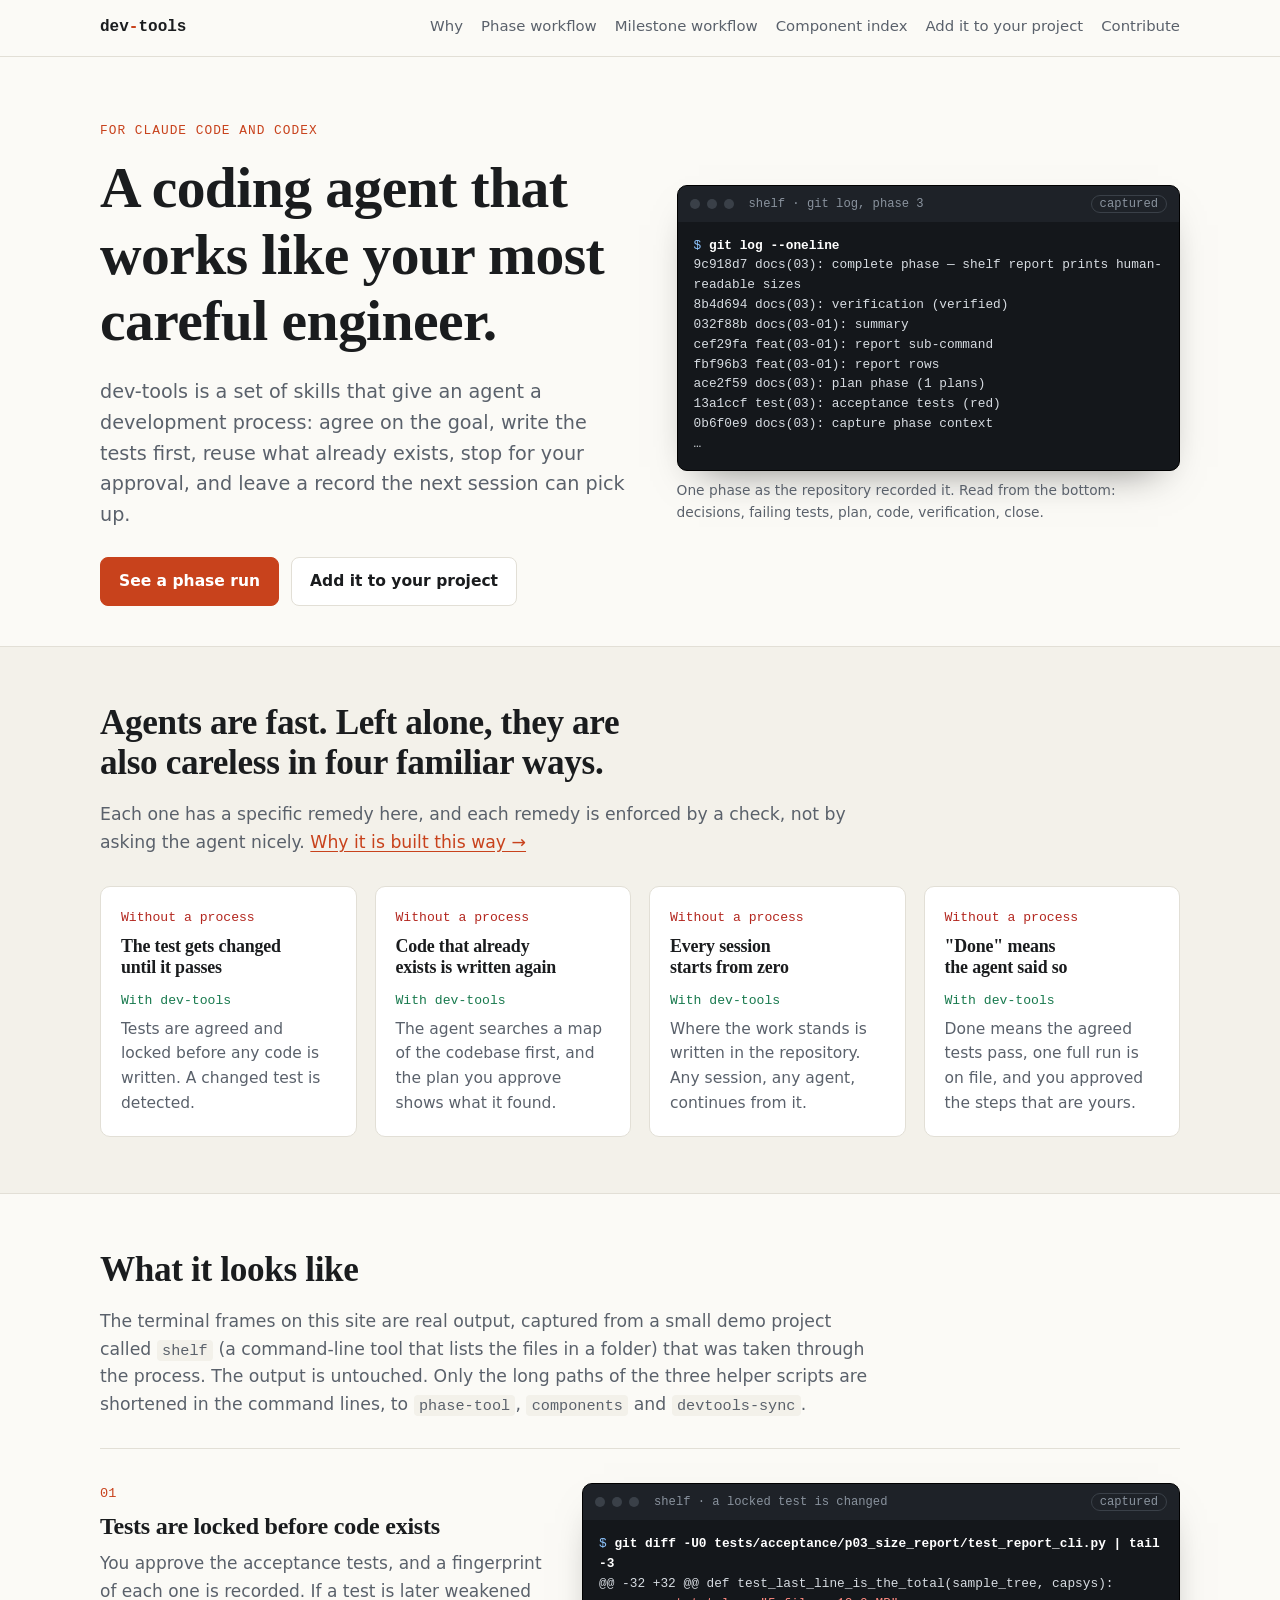
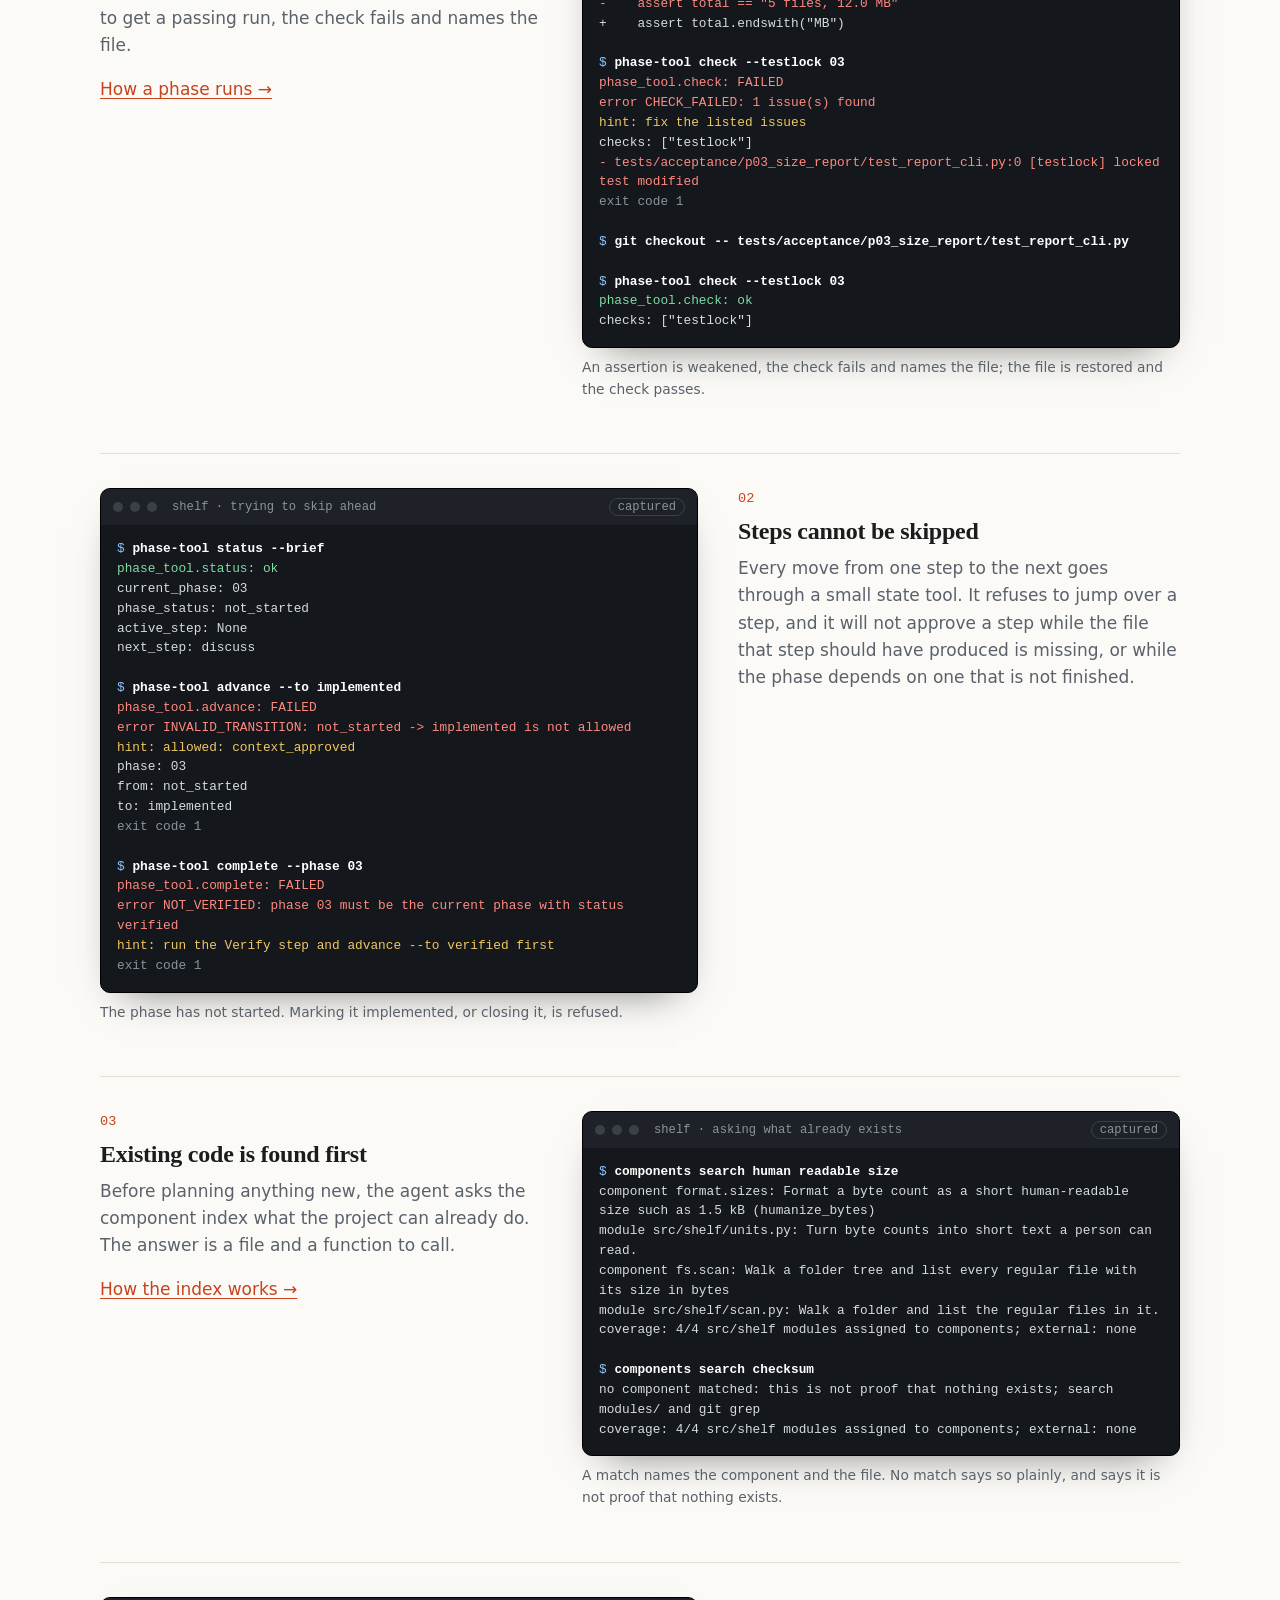
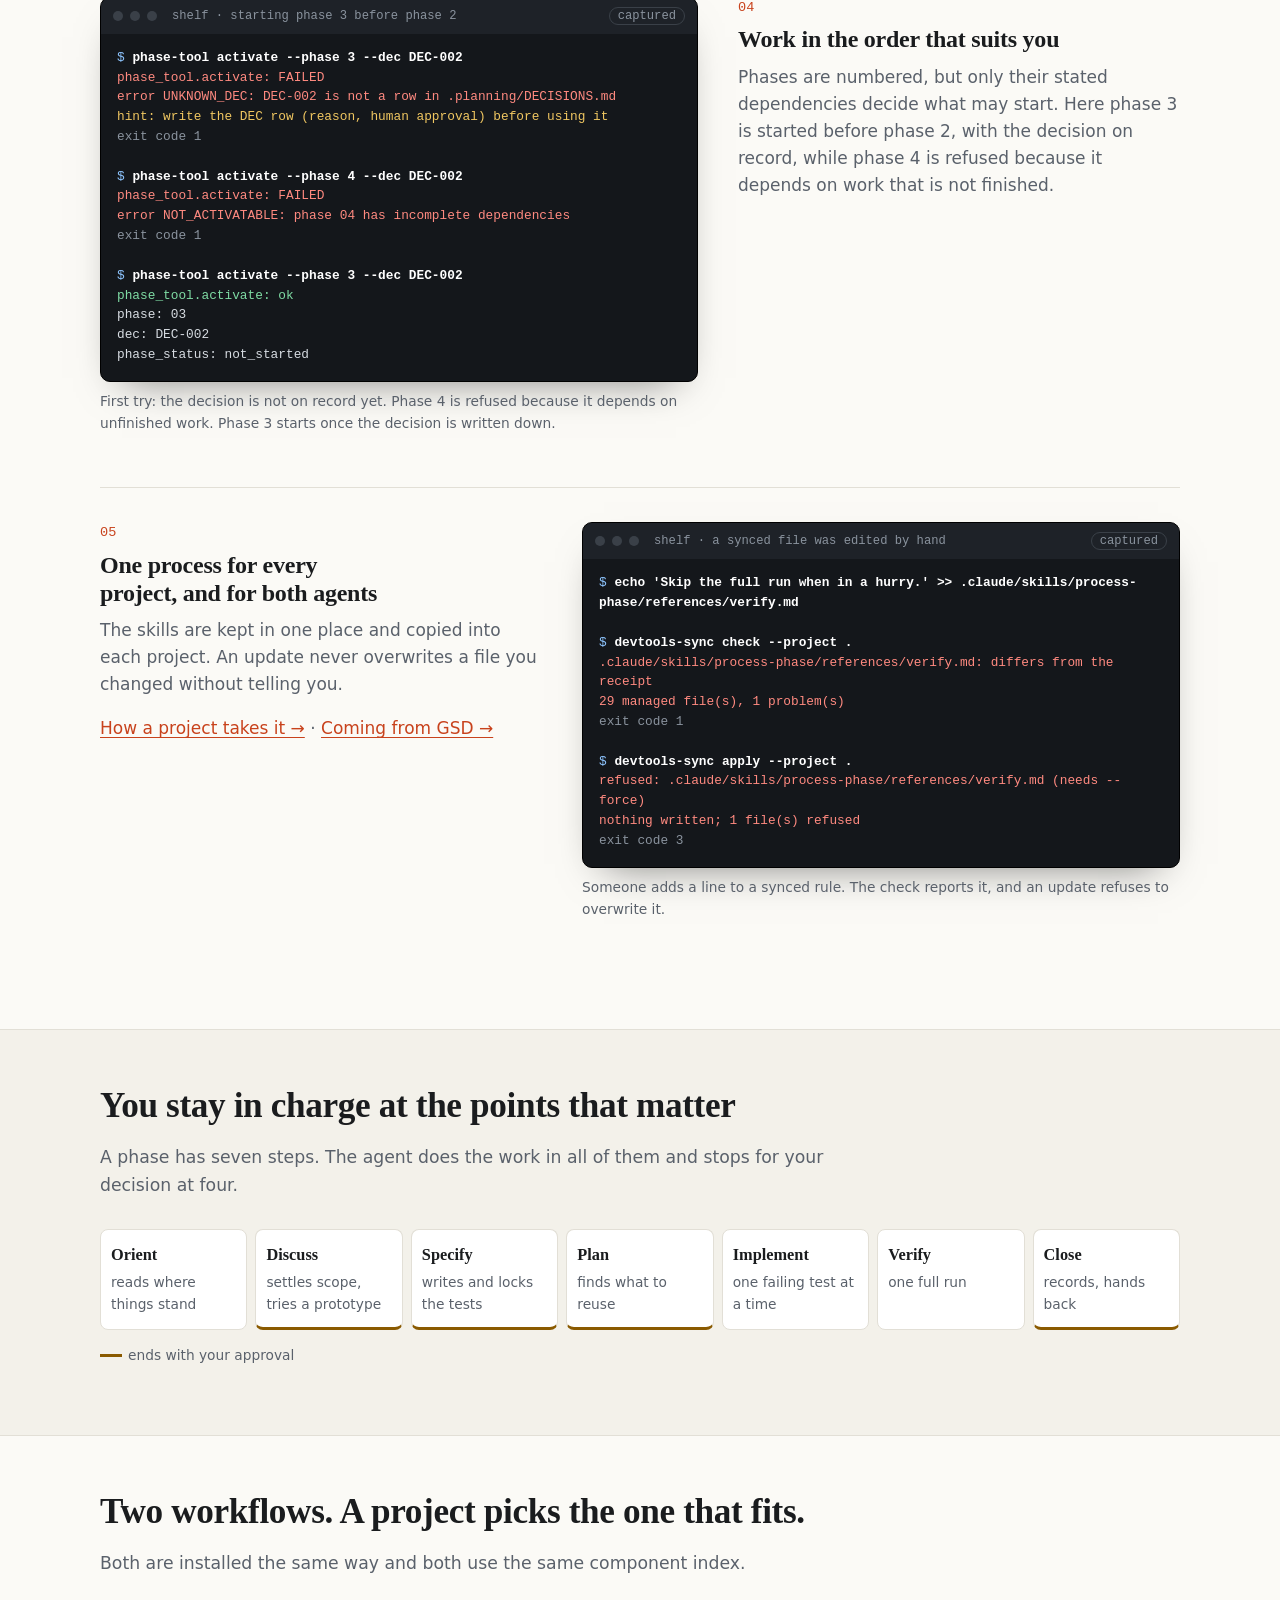
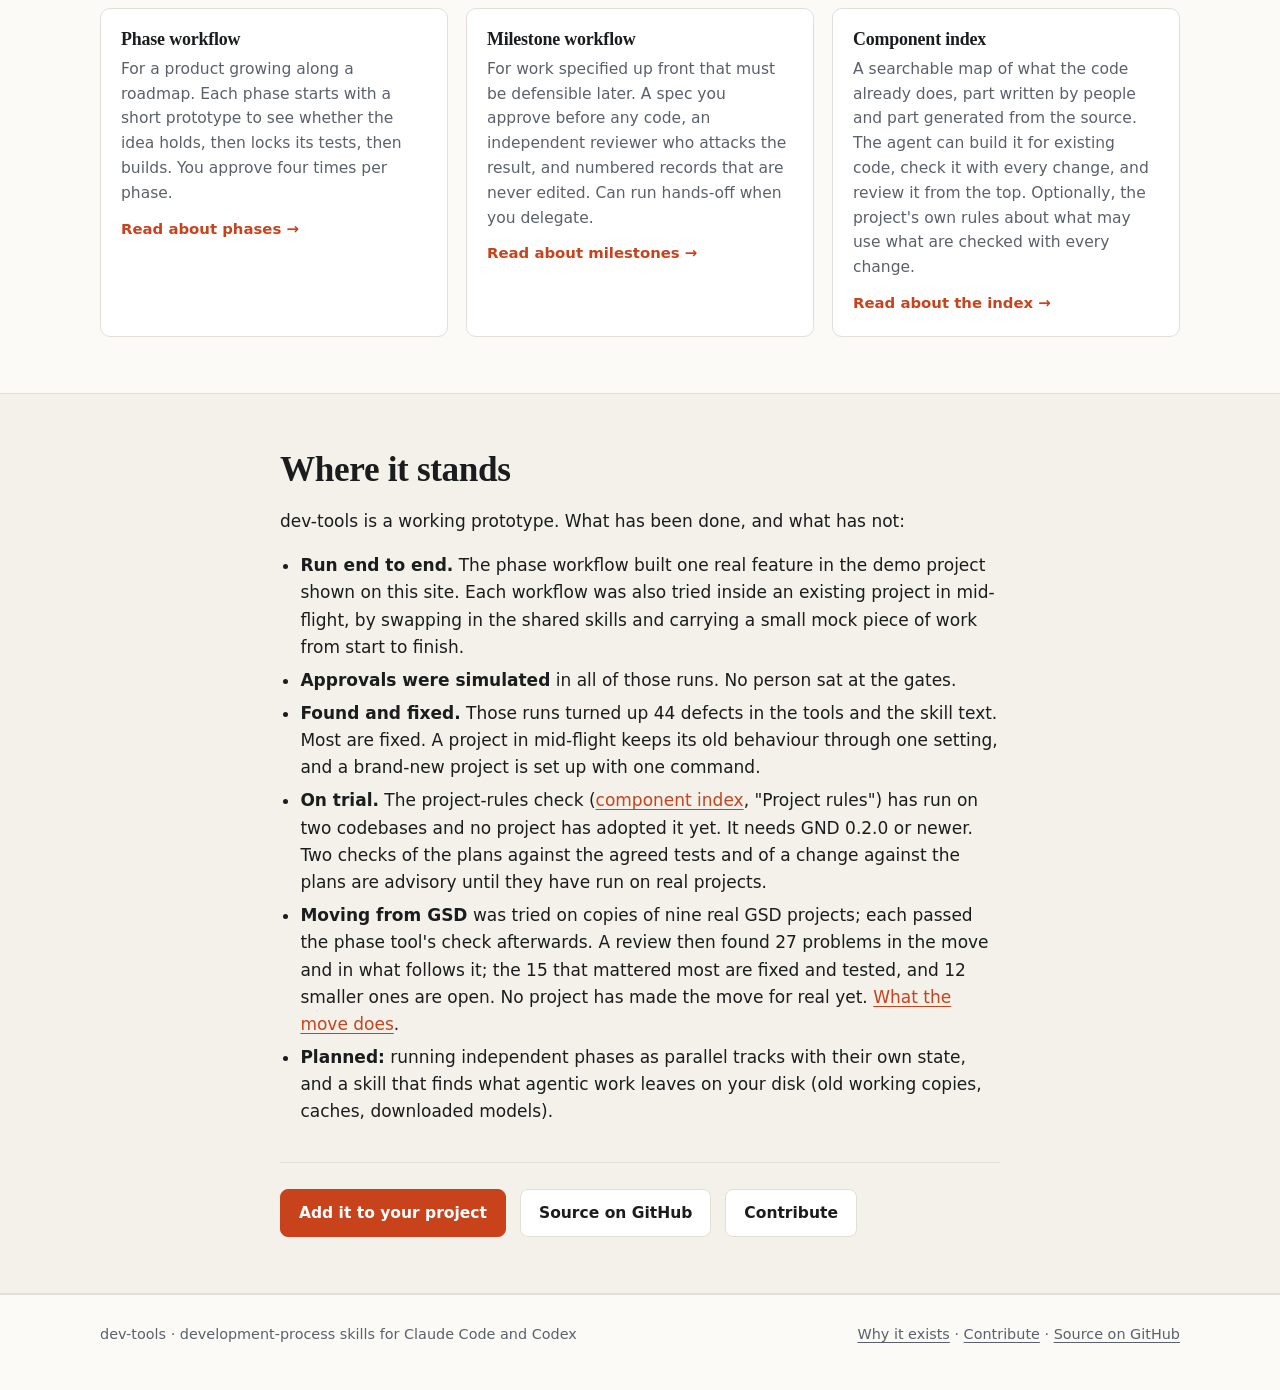
==== docs/index.html @ 3cf29451 "Merge pull request #6 from vasiloglou/claude/github-pages-docs-833de5 Add the Why and Contribute pag" ====
<!doctype html>
<html lang="en">
<head>
<meta charset="utf-8">
<meta name="viewport" content="width=device-width, initial-scale=1">
<title>dev-tools · a development process for coding agents</title>
<meta name="description" content="Skills for Claude Code and Codex that make a coding agent agree on the goal, write the tests first, reuse what exists, stop for your approval, and leave a record.">
<link rel="stylesheet" href="assets/style.css">
</head>
<body>
<header class="nav"><div class="wrap">
  <a class="brand" href="index.html">dev<span>-</span>tools</a>
  <nav>
    <a href="why.html">Why</a>
    <a href="phase.html">Phase workflow</a>
    <a href="milestone.html">Milestone workflow</a>
    <a href="components.html">Component index</a>
    <a href="adopt.html">Add it to your project</a>
    <a href="contribute.html">Contribute</a>
  </nav>
</div></header>

<main>
<div class="hero"><div class="wrap">
  <div>
    <p class="eyebrow">For Claude Code and Codex</p>
    <h1>A coding agent that works like your most careful engineer.</h1>
    <p class="lede">dev-tools is a set of skills that give an agent a development process: agree on the goal, write the tests first, reuse what already exists, stop for your approval, and leave a record the next session can pick up.</p>
    <div class="cta">
      <a class="btn primary" href="phase.html">See a phase run</a>
      <a class="btn" href="adopt.html">Add it to your project</a>
    </div>
  </div>
  <div>
<div class="term"><div class="bar"><i></i><i></i><i></i><b>shelf · git log, phase 3</b><em>captured</em></div>
<pre><span class="p">$</span> <span class="cmd">git log --oneline</span>
9c918d7 docs(03): complete phase — shelf report prints human-readable sizes
8b4d694 docs(03): verification (verified)
032f88b docs(03-01): summary
cef29fa feat(03-01): report sub-command
fbf96b3 feat(03-01): report rows
ace2f59 docs(03): plan phase (1 plans)
13a1ccf test(03): acceptance tests (red)
0b6f0e9 docs(03): capture phase context
…</pre></div>
      <p class="caption">One phase as the repository recorded it. Read from the bottom: decisions, failing tests, plan, code, verification, close.</p>
  </div>
</div></div>

<section class="band"><div class="wrap">
  <div class="section-head">
    <h2>Agents are fast. Left alone, they are also careless in four familiar ways.</h2>
    <p>Each one has a specific remedy here, and each remedy is enforced by a check, not by asking the agent nicely. <a href="why.html">Why it is built this way →</a></p>
  </div>
  <div class="grid">
    <div class="card">
      <span class="without">Without a process</span>
      <h3>The test gets changed until it passes</h3>
      <span class="with">With dev-tools</span>
      <p>Tests are agreed and locked before any code is written. A changed test is detected.</p>
    </div>
    <div class="card">
      <span class="without">Without a process</span>
      <h3>Code that already exists is written again</h3>
      <span class="with">With dev-tools</span>
      <p>The agent searches a map of the codebase first, and the plan you approve shows what it found.</p>
    </div>
    <div class="card">
      <span class="without">Without a process</span>
      <h3>Every session starts from zero</h3>
      <span class="with">With dev-tools</span>
      <p>Where the work stands is written in the repository. Any session, any agent, continues from it.</p>
    </div>
    <div class="card">
      <span class="without">Without a process</span>
      <h3>"Done" means the agent said so</h3>
      <span class="with">With dev-tools</span>
      <p>Done means the agreed tests pass, one full run is on file, and you approved the steps that are yours.</p>
    </div>
  </div>
</div></section>

<section><div class="wrap">
  <div class="section-head">
    <h2>What it looks like</h2>
    <p>The terminal frames on this site are real output, captured from a small demo project called <code>shelf</code> (a command-line tool that lists the files in a folder) that was taken through the process. The output is untouched. Only the long paths of the three helper scripts are shortened in the command lines, to <code>phase-tool</code>, <code>components</code> and <code>devtools-sync</code>.</p>
  </div>

  <div class="feature">
    <div>
      <span class="num">01</span>
      <h3>Tests are locked before code exists</h3>
      <p>You approve the acceptance tests, and a fingerprint of each one is recorded. If a test is later weakened to get a passing run, the check fails and names the file.</p>
      <p><a href="phase.html">How a phase runs →</a></p>
    </div>
    <div>
<div class="term"><div class="bar"><i></i><i></i><i></i><b>shelf · a locked test is changed</b><em>captured</em></div>
<pre><span class="p">$</span> <span class="cmd">git diff -U0 tests/acceptance/p03_size_report/test_report_cli.py | tail -3</span>
@@ -32 +32 @@ def test_last_line_is_the_total(sample_tree, capsys):
<span class="bad">-    assert total == &quot;5 files, 12.0 MB&quot;</span>
+    assert total.endswith(&quot;MB&quot;)

<span class="p">$</span> <span class="cmd">phase-tool check --testlock 03</span>
<span class="bad">phase_tool.check: FAILED</span>
<span class="bad">error CHECK_FAILED: 1 issue(s) found</span>
<span class="warn">hint: fix the listed issues</span>
checks: [&quot;testlock&quot;]
<span class="bad">- tests/acceptance/p03_size_report/test_report_cli.py:0 [testlock] locked test modified</span>
<span class="dim">exit code 1</span>

<span class="p">$</span> <span class="cmd">git checkout -- tests/acceptance/p03_size_report/test_report_cli.py</span>

<span class="p">$</span> <span class="cmd">phase-tool check --testlock 03</span>
<span class="ok">phase_tool.check: ok</span>
checks: [&quot;testlock&quot;]</pre></div>
      <p class="caption">An assertion is weakened, the check fails and names the file; the file is restored and the check passes.</p>
    </div>
  </div>

  <div class="feature flip">
    <div>
      <span class="num">02</span>
      <h3>Steps cannot be skipped</h3>
      <p>Every move from one step to the next goes through a small state tool. It refuses to jump over a step, and it will not approve a step while the file that step should have produced is missing, or while the phase depends on one that is not finished.</p>
    </div>
    <div>
<div class="term"><div class="bar"><i></i><i></i><i></i><b>shelf · trying to skip ahead</b><em>captured</em></div>
<pre><span class="p">$</span> <span class="cmd">phase-tool status --brief</span>
<span class="ok">phase_tool.status: ok</span>
current_phase: 03
phase_status: not_started
active_step: None
next_step: discuss

<span class="p">$</span> <span class="cmd">phase-tool advance --to implemented</span>
<span class="bad">phase_tool.advance: FAILED</span>
<span class="bad">error INVALID_TRANSITION: not_started -&gt; implemented is not allowed</span>
<span class="warn">hint: allowed: context_approved</span>
phase: 03
from: not_started
to: implemented
<span class="dim">exit code 1</span>

<span class="p">$</span> <span class="cmd">phase-tool complete --phase 03</span>
<span class="bad">phase_tool.complete: FAILED</span>
<span class="bad">error NOT_VERIFIED: phase 03 must be the current phase with status verified</span>
<span class="warn">hint: run the Verify step and advance --to verified first</span>
<span class="dim">exit code 1</span></pre></div>
      <p class="caption">The phase has not started. Marking it implemented, or closing it, is refused.</p>
    </div>
  </div>

  <div class="feature">
    <div>
      <span class="num">03</span>
      <h3>Existing code is found first</h3>
      <p>Before planning anything new, the agent asks the component index what the project can already do. The answer is a file and a function to call.</p>
      <p><a href="components.html">How the index works →</a></p>
    </div>
    <div>
<div class="term"><div class="bar"><i></i><i></i><i></i><b>shelf · asking what already exists</b><em>captured</em></div>
<pre><span class="p">$</span> <span class="cmd">components search human readable size</span>
component format.sizes: Format a byte count as a short human-readable size such as 1.5 kB (humanize_bytes)
module src/shelf/units.py: Turn byte counts into short text a person can read.
component fs.scan: Walk a folder tree and list every regular file with its size in bytes
module src/shelf/scan.py: Walk a folder and list the regular files in it.
coverage: 4/4 src/shelf modules assigned to components; external: none

<span class="p">$</span> <span class="cmd">components search checksum</span>
no component matched: this is not proof that nothing exists; search modules/ and git grep
coverage: 4/4 src/shelf modules assigned to components; external: none</pre></div>
      <p class="caption">A match names the component and the file. No match says so plainly, and says it is not proof that nothing exists.</p>
    </div>
  </div>

  <div class="feature flip">
    <div>
      <span class="num">04</span>
      <h3>Work in the order that suits you</h3>
      <p>Phases are numbered, but only their stated dependencies decide what may start. Here phase 3 is started before phase 2, with the decision on record, while phase 4 is refused because it depends on work that is not finished.</p>
    </div>
    <div>
<div class="term"><div class="bar"><i></i><i></i><i></i><b>shelf · starting phase 3 before phase 2</b><em>captured</em></div>
<pre><span class="p">$</span> <span class="cmd">phase-tool activate --phase 3 --dec DEC-002</span>
<span class="bad">phase_tool.activate: FAILED</span>
<span class="bad">error UNKNOWN_DEC: DEC-002 is not a row in .planning/DECISIONS.md</span>
<span class="warn">hint: write the DEC row (reason, human approval) before using it</span>
<span class="dim">exit code 1</span>

<span class="p">$</span> <span class="cmd">phase-tool activate --phase 4 --dec DEC-002</span>
<span class="bad">phase_tool.activate: FAILED</span>
<span class="bad">error NOT_ACTIVATABLE: phase 04 has incomplete dependencies</span>
<span class="dim">exit code 1</span>

<span class="p">$</span> <span class="cmd">phase-tool activate --phase 3 --dec DEC-002</span>
<span class="ok">phase_tool.activate: ok</span>
phase: 03
dec: DEC-002
phase_status: not_started</pre></div>
      <p class="caption">First try: the decision is not on record yet. Phase 4 is refused because it depends on unfinished work. Phase 3 starts once the decision is written down.</p>
    </div>
  </div>

  <div class="feature">
    <div>
      <span class="num">05</span>
      <h3>One process for every project, and for both agents</h3>
      <p>The skills are kept in one place and copied into each project. An update never overwrites a file you changed without telling you.</p>
      <p><a href="adopt.html">How a project takes it →</a> · <a href="adopt.html#from-gsd">Coming from GSD →</a></p>
    </div>
    <div>
<div class="term"><div class="bar"><i></i><i></i><i></i><b>shelf · a synced file was edited by hand</b><em>captured</em></div>
<pre><span class="p">$</span> <span class="cmd">echo &#x27;Skip the full run when in a hurry.&#x27; &gt;&gt; .claude/skills/process-phase/references/verify.md</span>

<span class="p">$</span> <span class="cmd">devtools-sync check --project .</span>
<span class="bad">.claude/skills/process-phase/references/verify.md: differs from the receipt</span>
<span class="bad">29 managed file(s), 1 problem(s)</span>
<span class="dim">exit code 1</span>

<span class="p">$</span> <span class="cmd">devtools-sync apply --project .</span>
<span class="bad">refused: .claude/skills/process-phase/references/verify.md (needs --force)</span>
<span class="bad">nothing written; 1 file(s) refused</span>
<span class="dim">exit code 3</span></pre></div>
      <p class="caption">Someone adds a line to a synced rule. The check reports it, and an update refuses to overwrite it.</p>
    </div>
  </div>
</div></section>

<section class="band"><div class="wrap">
  <div class="section-head">
    <h2>You stay in charge at the points that matter</h2>
    <p>A phase has seven steps. The agent does the work in all of them and stops for your decision at four.</p>
  </div>
  <ol class="strip">
    <li><b>Orient</b><span>reads where things stand</span></li>
    <li class="stop"><b>Discuss</b><span>settles scope, tries a prototype</span></li>
    <li class="stop"><b>Specify</b><span>writes and locks the tests</span></li>
    <li class="stop"><b>Plan</b><span>finds what to reuse</span></li>
    <li><b>Implement</b><span>one failing test at a time</span></li>
    <li><b>Verify</b><span>one full run</span></li>
    <li class="stop"><b>Close</b><span>records, hands back</span></li>
  </ol>
  <p class="legend"><i></i>ends with your approval</p>
</div></section>

<section><div class="wrap">
  <div class="section-head">
    <h2>Two workflows. A project picks the one that fits.</h2>
    <p>Both are installed the same way and both use the same component index.</p>
  </div>
  <div class="grid">
    <a class="card" href="phase.html">
      <h3>Phase workflow</h3>
      <p>For a product growing along a roadmap. Each phase starts with a short prototype to see whether the idea holds, then locks its tests, then builds. You approve four times per phase.</p>
      <span class="more">Read about phases →</span>
    </a>
    <a class="card" href="milestone.html">
      <h3>Milestone workflow</h3>
      <p>For work specified up front that must be defensible later. A spec you approve before any code, an independent reviewer who attacks the result, and numbered records that are never edited. Can run hands-off when you delegate.</p>
      <span class="more">Read about milestones →</span>
    </a>
    <a class="card" href="components.html">
      <h3>Component index</h3>
      <p>A searchable map of what the code already does, part written by people and part generated from the source. The agent can build it for existing code, check it with every change, and review it from the top. Optionally, the project's own rules about what may use what are checked with every change.</p>
      <span class="more">Read about the index →</span>
    </a>
  </div>
</div></section>

<section class="band"><div class="wrap narrow">
  <h2>Where it stands</h2>
  <p>dev-tools is a working prototype. What has been done, and what has not:</p>
  <ul>
    <li><strong>Run end to end.</strong> The phase workflow built one real feature in the demo project shown on this site. Each workflow was also tried inside an existing project in mid-flight, by swapping in the shared skills and carrying a small mock piece of work from start to finish.</li>
    <li><strong>Approvals were simulated</strong> in all of those runs. No person sat at the gates.</li>
    <li><strong>Found and fixed.</strong> Those runs turned up 44 defects in the tools and the skill text. Most are fixed. A project in mid-flight keeps its old behaviour through one setting, and a brand-new project is set up with one command.</li>
    <li><strong>On trial.</strong> The project-rules check (<a href="components.html">component index</a>, "Project rules") has run on two codebases and no project has adopted it yet. It needs GND 0.2.0 or newer. Two checks of the plans against the agreed tests and of a change against the plans are advisory until they have run on real projects.</li>
    <li><strong>Moving from GSD</strong> was tried on copies of nine real GSD projects; each passed the phase tool&#39;s check afterwards. A review then found 27 problems in the move and in what follows it; the 15 that mattered most are fixed and tested, and 12 smaller ones are open. No project has made the move for real yet. <a href="adopt.html#from-gsd">What the move does</a>.</li>
    <li><strong>Planned:</strong> running independent phases as parallel tracks with their own state, and a skill that finds what agentic work leaves on your disk (old working copies, caches, downloaded models).</li>
  </ul>
  <div class="next">
    <a class="btn primary" href="adopt.html">Add it to your project</a>
    <a class="btn" href="https://github.com/vasiloglou/dev-tools">Source on GitHub</a>
    <a class="btn" href="contribute.html">Contribute</a>
  </div>
</div></section>
</main>

<footer><div class="wrap">
  <span>dev-tools · development-process skills for Claude Code and Codex</span>
  <span><a href="why.html">Why it exists</a> · <a href="contribute.html">Contribute</a> · <a href="https://github.com/vasiloglou/dev-tools">Source on GitHub</a></span>
</div></footer>
</body>
</html>
---- docs/assets/style.css ----
/* dev-tools documentation site. Plain CSS, no build step. */

:root {
  --bg: #fbfaf6;
  --surface: #ffffff;
  --sunk: #f3f1ea;
  --ink: #1a1c1e;
  --muted: #5a616b;
  --line: #e2dfd6;
  --accent: #c8421c;
  --accent-ink: #ffffff;
  --ok: #17794d;
  --bad: #b3261e;
  --gate: #8a5a00;
  --gate-bg: #fff4d6;
  --term-bg: #14171b;
  --term-bar: #1e2228;
  --term-ink: #d7dce2;
  --term-dim: #8a939e;
  --term-ok: #7fdca4;
  --term-bad: #ff8a80;
  --term-warn: #f0c761;
  --term-key: #8ec5ff;
  --serif: "Iowan Old Style", "Palatino Linotype", Palatino, Georgia, ui-serif, serif;
  --sans: system-ui, -apple-system, "Segoe UI", Roboto, "Helvetica Neue", Arial, sans-serif;
  --mono: ui-monospace, "SF Mono", SFMono-Regular, Menlo, Consolas, "Liberation Mono", monospace;
  --measure: 68ch;
  --radius: 10px;
}

@media (prefers-color-scheme: dark) {
  :root {
    --bg: #101214;
    --surface: #171a1d;
    --sunk: #1c2024;
    --ink: #e9e6df;
    --muted: #a0a7b0;
    --line: #2b3036;
    --accent: #ff8257;
    --accent-ink: #14110f;
    --ok: #6fd39a;
    --bad: #ff8a80;
    --gate: #f0c761;
    --gate-bg: #2e2710;
    --term-bg: #0b0d0f;
    --term-bar: #171a1d;
  }
}

* { box-sizing: border-box; }
html { -webkit-text-size-adjust: 100%; scroll-behavior: smooth; }
body {
  margin: 0;
  background: var(--bg);
  color: var(--ink);
  font: 17px/1.6 var(--sans);
}
img, svg { max-width: 100%; height: auto; }
a { color: var(--accent); text-underline-offset: 3px; }
a:hover { text-decoration-thickness: 2px; }
code, kbd, pre { font-family: var(--mono); }
code { font-size: 0.88em; background: var(--sunk); padding: 0.1em 0.35em; border-radius: 4px; }
h1, h2, h3 { font-family: var(--serif); font-weight: 600; line-height: 1.15; letter-spacing: -0.01em; text-wrap: balance; }
h1 { font-size: clamp(2.2rem, 5.2vw, 3.6rem); margin: 0 0 0.4em; }
h2 { font-size: clamp(1.6rem, 3.2vw, 2.2rem); margin: 0 0 0.5em; }
h3 { font-size: 1.25rem; margin: 1.6em 0 0.4em; }
p { margin: 0 0 1em; }
ul, ol { padding-left: 1.2em; margin: 0 0 1em; }
li { margin-bottom: 0.35em; }

.wrap { max-width: 1120px; margin: 0 auto; padding: 0 20px; }
.narrow { max-width: 760px; }

/* Top bar */
.nav { position: sticky; top: 0; z-index: 10; background: color-mix(in srgb, var(--bg) 88%, transparent); backdrop-filter: blur(8px); border-bottom: 1px solid var(--line); }
.nav .wrap { display: flex; align-items: center; gap: 20px; min-height: 56px; flex-wrap: wrap; }
.brand { font-family: var(--mono); font-weight: 700; color: var(--ink); text-decoration: none; font-size: 1rem; }
.brand span { color: var(--accent); }
.nav nav { display: flex; gap: 4px 18px; flex-wrap: wrap; margin-left: auto; font-size: 0.93rem; }
.nav nav a { color: var(--muted); text-decoration: none; padding: 6px 0; border-bottom: 2px solid transparent; }
.nav nav a:hover, .nav nav a[aria-current="page"] { color: var(--ink); border-bottom-color: var(--accent); }

/* Hero */
.hero { padding: 64px 0 40px; }
.hero .wrap { display: grid; grid-template-columns: minmax(0, 1.05fr) minmax(0, 1fr); gap: 48px; align-items: center; }
.eyebrow { font-family: var(--mono); font-size: 0.8rem; letter-spacing: 0.08em; text-transform: uppercase; color: var(--accent); margin-bottom: 14px; }
.lede { font-size: 1.2rem; color: var(--muted); max-width: 34em; }
.cta { display: flex; gap: 12px; flex-wrap: wrap; margin-top: 26px; }
.btn { display: inline-block; padding: 11px 18px; border-radius: 8px; text-decoration: none; font-weight: 600; font-size: 0.97rem; border: 1px solid var(--line); color: var(--ink); background: var(--surface); }
.btn.primary { background: var(--accent); color: var(--accent-ink); border-color: var(--accent); }
.btn:hover { transform: translateY(-1px); }

/* Sections */
section { padding: 56px 0; }
section.band { background: var(--sunk); border-top: 1px solid var(--line); border-bottom: 1px solid var(--line); }
.section-head { max-width: 46em; margin-bottom: 30px; }
.section-head p { color: var(--muted); font-size: 1.08rem; }
.page-head { padding: 48px 0 8px; }
.page-head p.lede { max-width: 40em; }

/* Feature rows: text beside a frame */
.feature { display: grid; grid-template-columns: minmax(0, 0.85fr) minmax(0, 1.15fr); gap: 40px; align-items: start; padding: 34px 0; border-top: 1px solid var(--line); }
.feature:first-of-type { border-top: 0; }
.feature.flip { grid-template-columns: minmax(0, 1.15fr) minmax(0, 0.85fr); }
.feature.flip > :first-child { order: 2; }
.feature h3 { margin-top: 0; font-size: 1.5rem; }
.feature .num { font-family: var(--mono); color: var(--accent); font-size: 0.85rem; display: block; margin-bottom: 8px; }
.feature p { color: var(--muted); }
.feature p strong { color: var(--ink); }
.feature li { color: var(--muted); }
.feature li strong { color: var(--ink); }

/* Cards */
.grid { display: grid; gap: 18px; grid-template-columns: repeat(auto-fit, minmax(240px, 1fr)); }
.card { background: var(--surface); border: 1px solid var(--line); border-radius: var(--radius); padding: 20px; }
.card h3 { margin: 0 0 0.4em; font-size: 1.12rem; }
.card p { color: var(--muted); margin: 0; font-size: 0.97rem; }
.card .without { font-size: 0.82rem; font-family: var(--mono); color: var(--bad); display: block; margin-bottom: 8px; }
.card .with { font-size: 0.82rem; font-family: var(--mono); color: var(--ok); display: block; margin: 12px 0 6px; }
a.card { text-decoration: none; color: inherit; display: block; }
a.card:hover { border-color: var(--accent); }
a.card .more { color: var(--accent); font-weight: 600; font-size: 0.93rem; display: block; margin-top: 12px; }

/* Terminal frame */
.term { background: var(--term-bg); color: var(--term-ink); border-radius: var(--radius); overflow: hidden; border: 1px solid #000; box-shadow: 0 18px 40px -22px rgba(0, 0, 0, 0.55); margin: 0 0 8px; }
.term .bar { display: flex; align-items: center; gap: 7px; padding: 9px 12px; background: var(--term-bar); font: 0.76rem var(--mono); color: var(--term-dim); }
.term .bar i { width: 10px; height: 10px; border-radius: 50%; background: #3a4048; display: inline-block; }
.term .bar b { font-weight: 400; margin-left: 8px; overflow: hidden; text-overflow: ellipsis; white-space: nowrap; }
.term .bar em { margin-left: auto; font-style: normal; border: 1px solid #3a4048; border-radius: 99px; padding: 1px 8px; white-space: nowrap; }
.term pre { margin: 0; padding: 14px 16px 16px; overflow-x: auto; font-size: 0.8rem; line-height: 1.55; tab-size: 4; white-space: pre-wrap; overflow-wrap: anywhere; }
.term .p { color: var(--term-key); }
.term .ok { color: var(--term-ok); }
.term .cmd { color: #fff; font-weight: 600; }
.term .bad { color: var(--term-bad); }
.term .warn { color: var(--term-warn); }
.term .dim { color: var(--term-dim); }
.term .hl { background: rgba(240, 199, 97, 0.16); border-radius: 3px; }
.caption { font-size: 0.86rem; color: var(--muted); margin: 0 0 1.4em; }

/* Conversation frame */
.chat { background: var(--surface); border: 1px solid var(--line); border-radius: var(--radius); padding: 6px 16px; margin: 0 0 8px; }
.chat .turn { padding: 12px 0; border-top: 1px dashed var(--line); display: grid; grid-template-columns: 62px minmax(0, 1fr); gap: 10px; font-size: 0.95rem; }
.chat .turn:first-child { border-top: 0; }
.chat .who { font: 0.74rem var(--mono); text-transform: uppercase; letter-spacing: 0.06em; color: var(--muted); padding-top: 3px; }
.chat .you .who { color: var(--accent); }
.chat .turn p { margin: 0 0 0.5em; }
.chat .turn p:last-child { margin-bottom: 0; }
.chat .say { font-family: var(--mono); font-size: 0.9rem; }
.chat .stop { display: inline-block; background: var(--gate-bg); color: var(--gate); font: 600 0.74rem var(--mono); padding: 2px 8px; border-radius: 99px; letter-spacing: 0.04em; }

/* Step list */
.steps { list-style: none; padding: 0; margin: 0; counter-reset: step -1; }
.steps.from1 { counter-reset: step 0; }
.steps > li { counter-increment: step; position: relative; padding: 0 0 26px 54px; margin: 0; }
.steps > li::before { content: counter(step); position: absolute; left: 0; top: 0; width: 34px; height: 34px; border-radius: 50%; background: var(--surface); border: 1.5px solid var(--ink); display: grid; place-items: center; font: 600 0.9rem var(--mono); }
.steps > li::after { content: ""; position: absolute; left: 16.5px; top: 38px; bottom: 4px; width: 1.5px; background: var(--line); }
.steps > li:last-child::after { display: none; }
.steps h3 { margin: 0 0 0.25em; padding-top: 3px; font-size: 1.22rem; }
.steps p { color: var(--muted); margin-bottom: 0.6em; }
.steps .leaves { font-size: 0.9rem; }
.gate { display: inline-block; background: var(--gate-bg); color: var(--gate); font: 600 0.76rem var(--mono); padding: 2px 9px; border-radius: 99px; margin-left: 8px; vertical-align: middle; letter-spacing: 0.03em; white-space: nowrap; }

/* Strip of steps on the home page */
.strip { display: grid; grid-template-columns: repeat(7, minmax(0, 1fr)); gap: 8px; margin: 0 0 14px; padding: 0; list-style: none; }
.strip li { background: var(--surface); border: 1px solid var(--line); border-radius: 8px; padding: 12px 10px; margin: 0; font-size: 0.86rem; position: relative; }
.strip li b { display: block; font-family: var(--serif); font-size: 1.02rem; margin-bottom: 2px; }
.strip li span { color: var(--muted); }
.strip li.stop { border-bottom: 3px solid var(--gate); }
.strip.six { grid-template-columns: repeat(7, minmax(0, 1fr)); }
.legend { font-size: 0.86rem; color: var(--muted); }
.legend i { display: inline-block; width: 22px; height: 3px; background: var(--gate); vertical-align: middle; margin-right: 6px; }

/* Tables */
.table-scroll { overflow-x: auto; margin: 0 0 1.2em; border: 1px solid var(--line); border-radius: var(--radius); background: var(--surface); }
table { border-collapse: collapse; width: 100%; font-size: 0.94rem; }
th, td { text-align: left; padding: 11px 14px; border-bottom: 1px solid var(--line); vertical-align: top; }
tr:last-child td { border-bottom: 0; }
th { font: 600 0.78rem var(--mono); text-transform: uppercase; letter-spacing: 0.05em; color: var(--muted); background: var(--sunk); }
td:first-child { font-weight: 600; }

/* File tree and plain code */
pre.code { background: var(--sunk); border: 1px solid var(--line); border-radius: var(--radius); padding: 14px 16px; overflow-x: auto; font-size: 0.82rem; line-height: 1.55; margin: 0 0 8px; white-space: pre-wrap; overflow-wrap: anywhere; }
section.band pre.code { background: var(--surface); }
pre.code .dim { color: var(--muted); }
pre.code .k { color: var(--accent); }

.callout { border-left: 3px solid var(--accent); background: var(--surface); padding: 14px 18px; border-radius: 0 var(--radius) var(--radius) 0; margin: 0 0 1.4em; }
.callout p:last-child { margin: 0; }

.prose { max-width: var(--measure); }
.prose h2 { margin-top: 1.8em; }
.prose h2:first-child { margin-top: 0; }
.two { display: grid; grid-template-columns: minmax(0, 1fr) minmax(0, 1fr); gap: 28px; align-items: start; }

.next { display: flex; gap: 14px; flex-wrap: wrap; padding: 26px 0 0; border-top: 1px solid var(--line); margin-top: 36px; }

footer { border-top: 1px solid var(--line); padding: 28px 0 44px; color: var(--muted); font-size: 0.9rem; }
footer .wrap { display: flex; gap: 12px 28px; flex-wrap: wrap; justify-content: space-between; }
footer a { color: var(--muted); }

@media (max-width: 900px) {
  .hero .wrap, .feature, .feature.flip, .two { grid-template-columns: minmax(0, 1fr); gap: 24px; }
  .feature.flip > :first-child { order: 0; }
  .strip, .strip.six { grid-template-columns: repeat(2, minmax(0, 1fr)); }
  .hero { padding-top: 40px; }
  section { padding: 40px 0; }
}
@media (max-width: 520px) {
  body { font-size: 16px; }
  .wrap { padding: 0 16px; }
  .nav nav { margin-left: 0; width: 100%; padding-bottom: 8px; }
  .chat .turn { grid-template-columns: minmax(0, 1fr); gap: 2px; }
  .steps > li { padding-left: 46px; }
}
@media (prefers-reduced-motion: reduce) {
  html { scroll-behavior: auto; }
  .btn:hover { transform: none; }
}

.narrow > h2 { margin-top: 1.5em; }
.narrow > h2:first-child { margin-top: 0; }
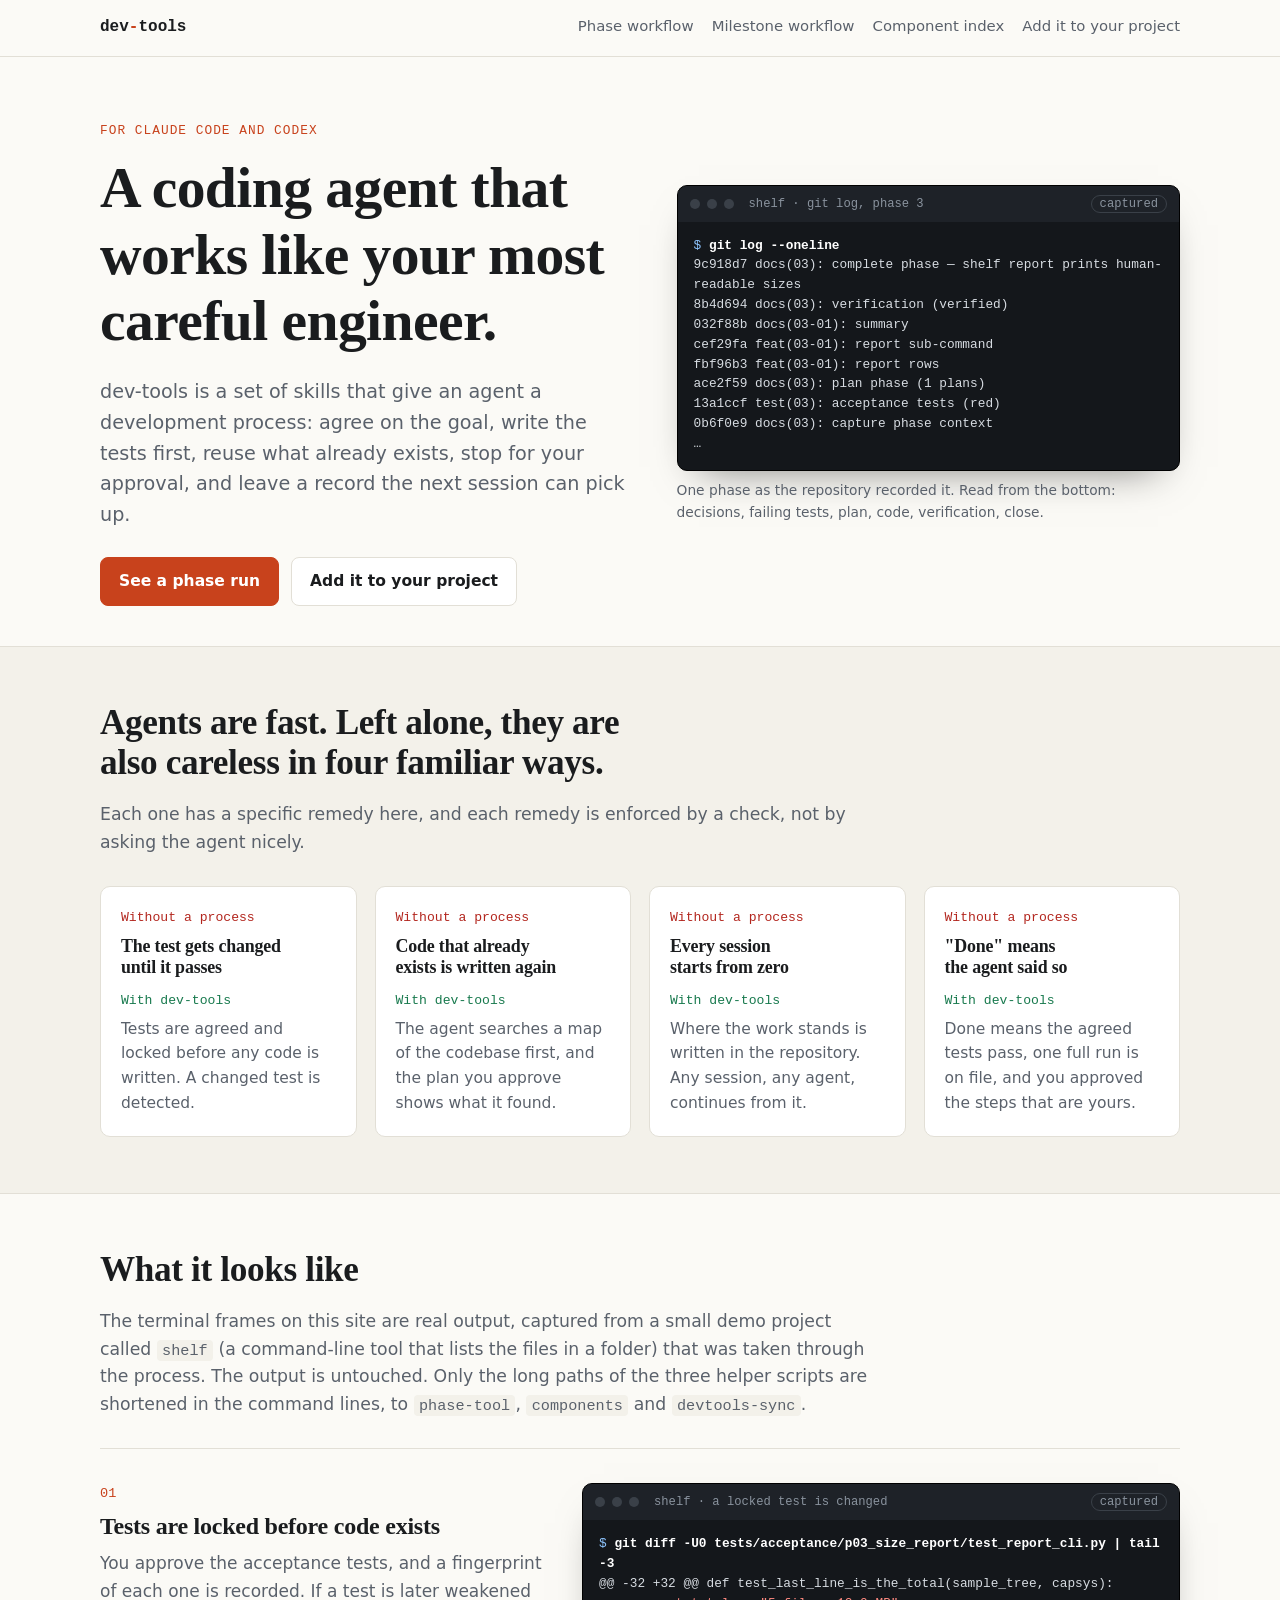
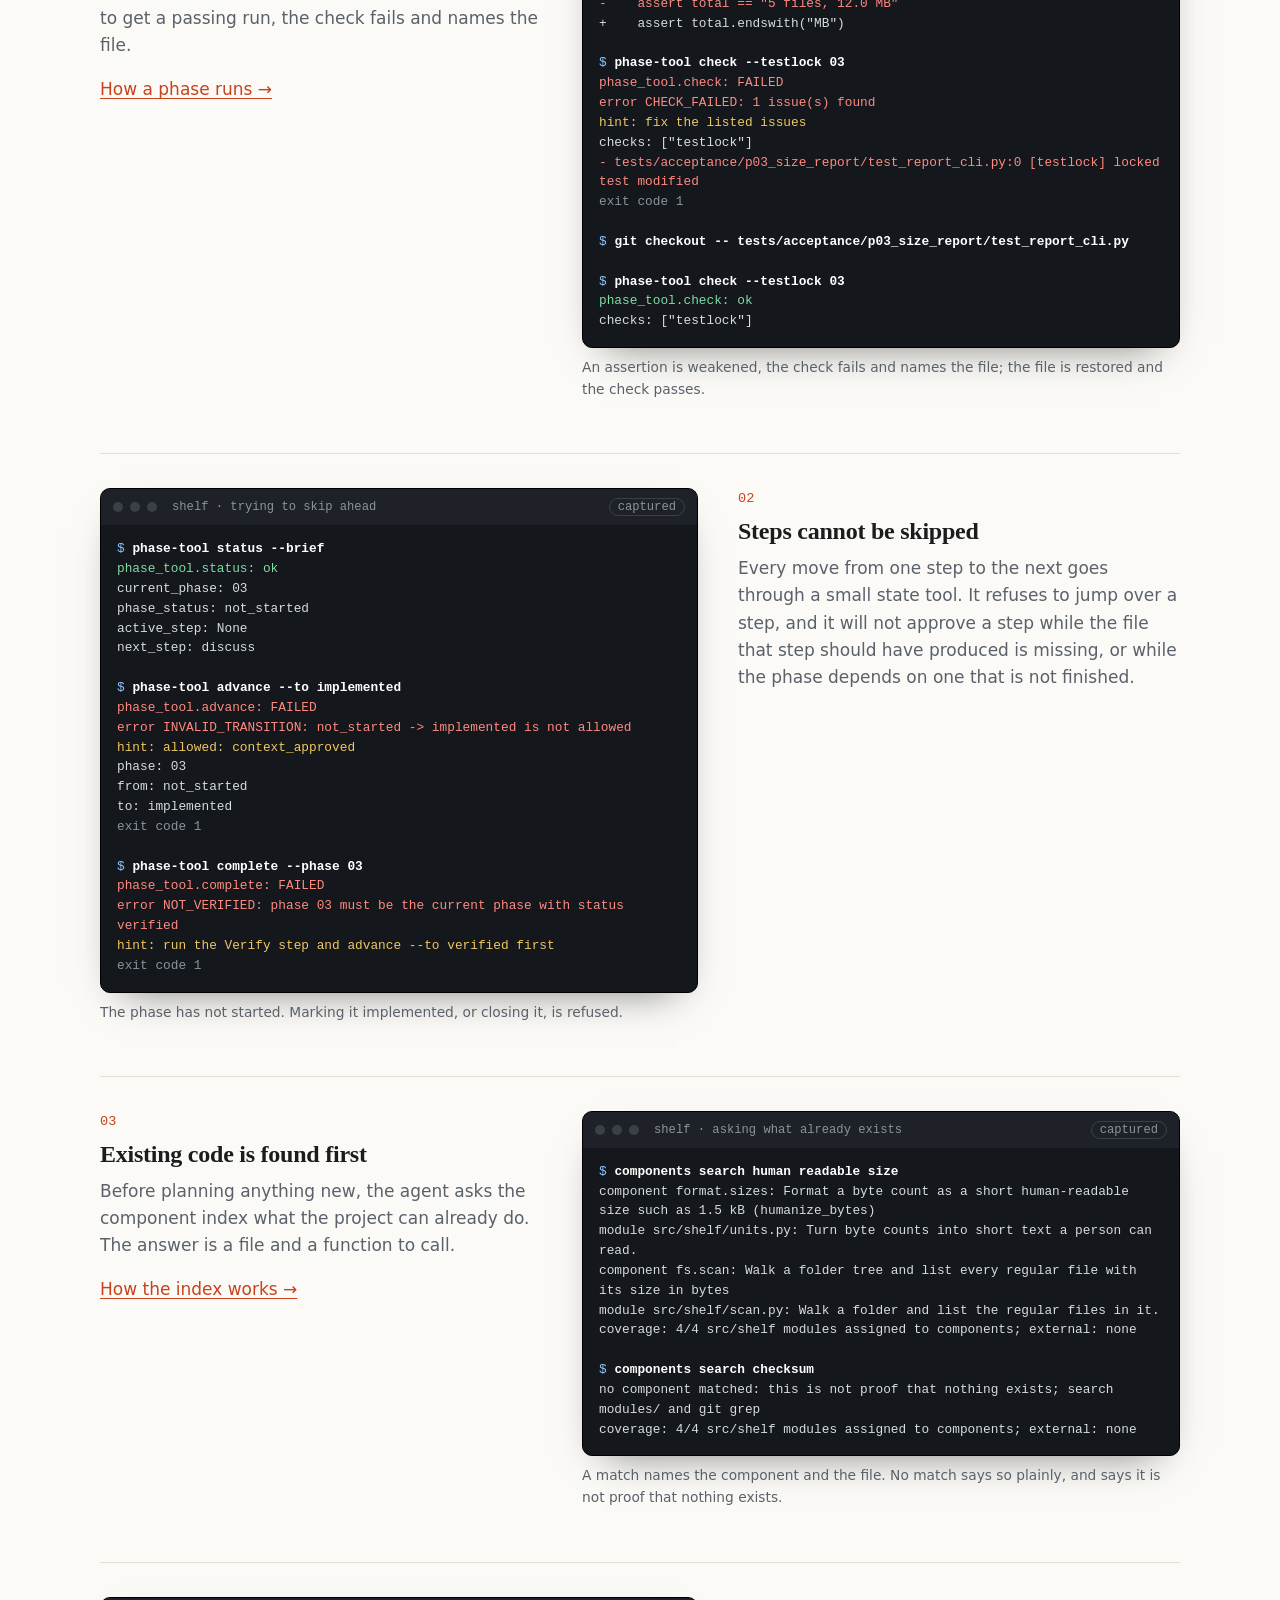
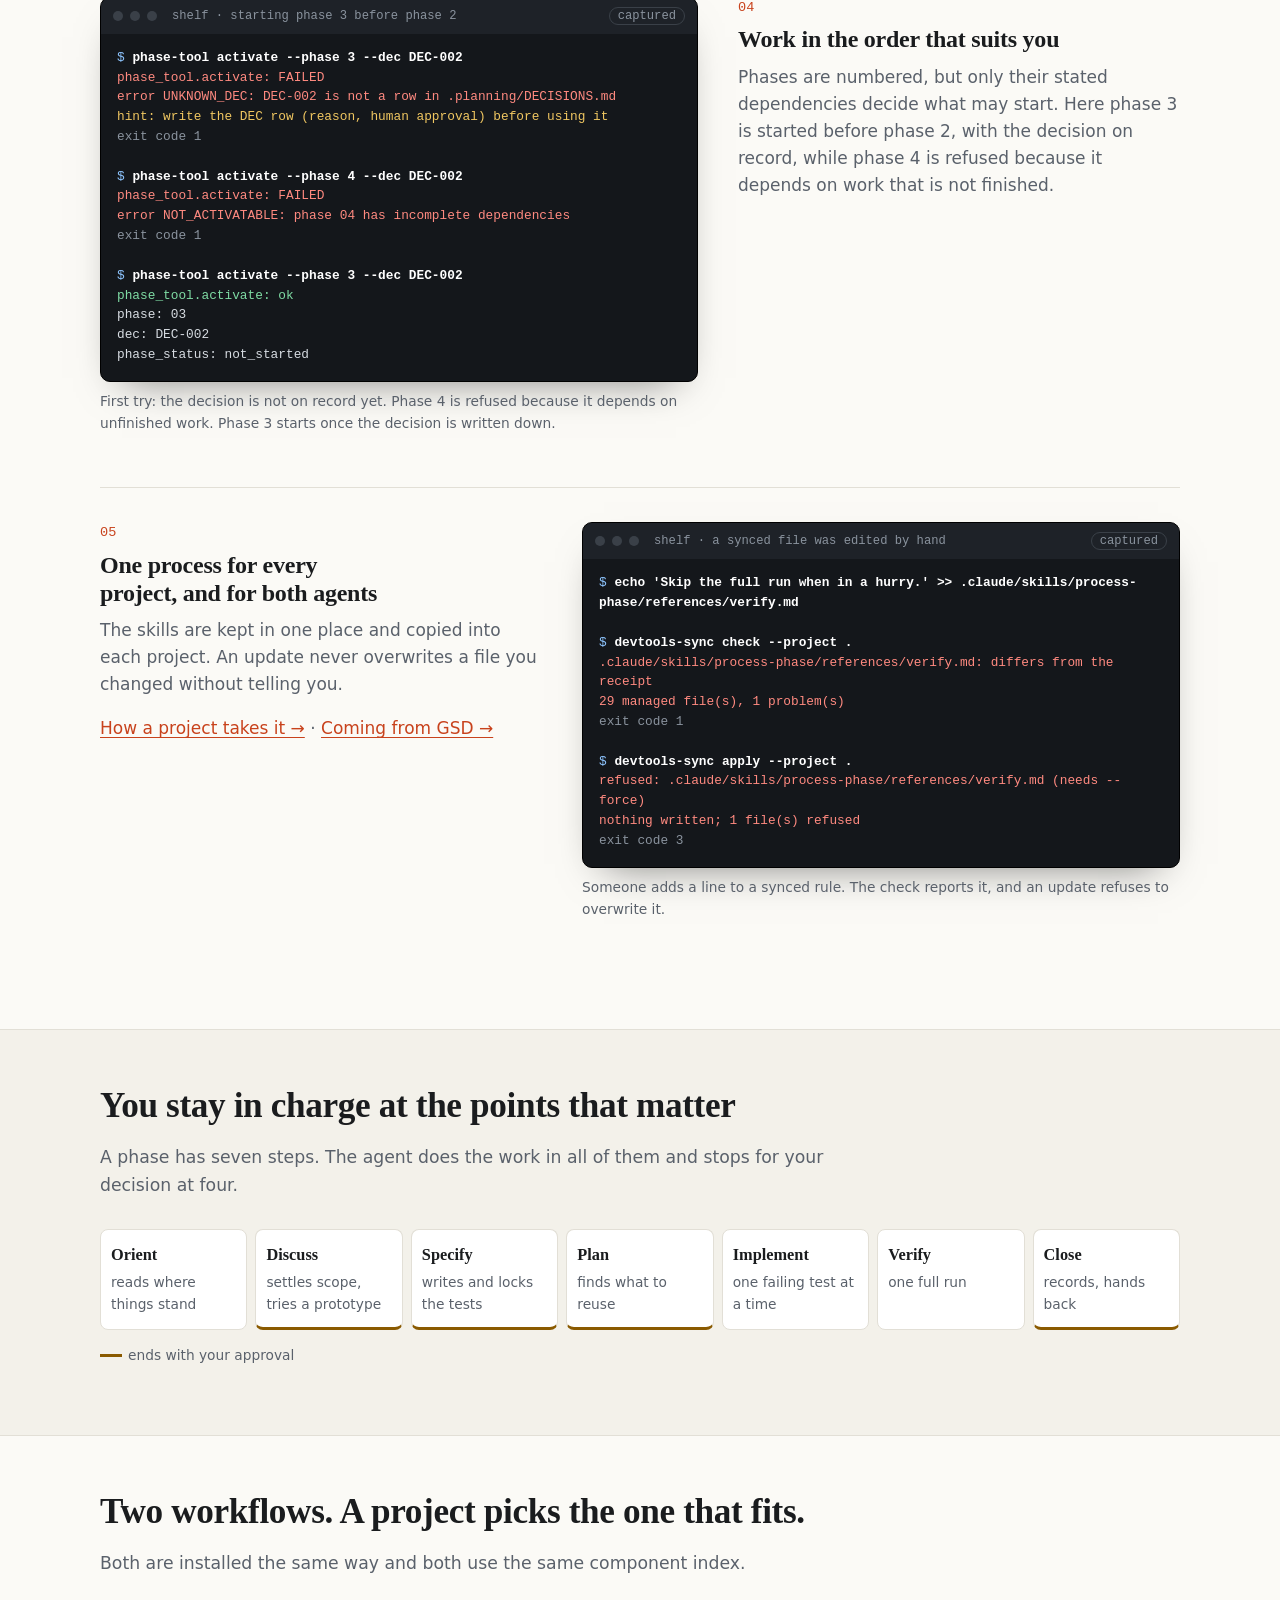
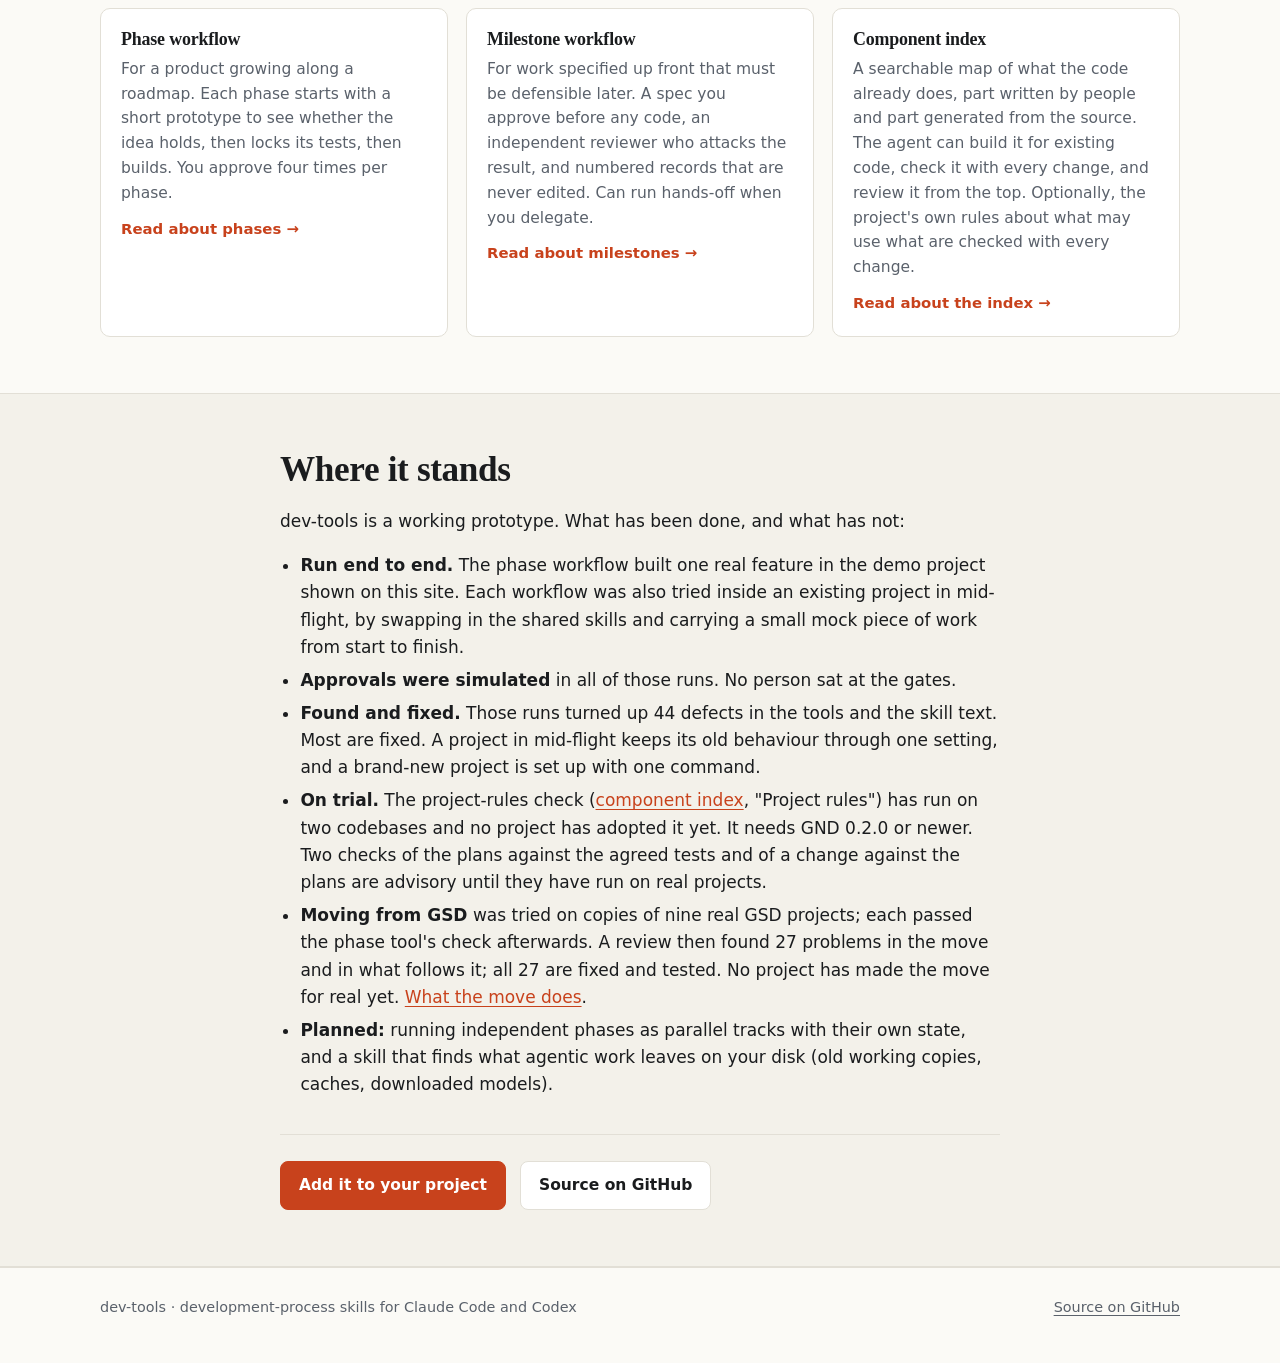
==== commit 6b86d70a: "Fix the 12 smaller findings of the review The review found 27 problems; 15 were fixed before. These " ====
--- a/docs/index.html
+++ b/docs/index.html
@@ -11,12 +11,10 @@
 <header class="nav"><div class="wrap">
   <a class="brand" href="index.html">dev<span>-</span>tools</a>
   <nav>
-    <a href="why.html">Why</a>
     <a href="phase.html">Phase workflow</a>
     <a href="milestone.html">Milestone workflow</a>
     <a href="components.html">Component index</a>
     <a href="adopt.html">Add it to your project</a>
-    <a href="contribute.html">Contribute</a>
   </nav>
 </div></header>
 
@@ -50,7 +48,7 @@
 <section class="band"><div class="wrap">
   <div class="section-head">
     <h2>Agents are fast. Left alone, they are also careless in four familiar ways.</h2>
-    <p>Each one has a specific remedy here, and each remedy is enforced by a check, not by asking the agent nicely. <a href="why.html">Why it is built this way →</a></p>
+    <p>Each one has a specific remedy here, and each remedy is enforced by a check, not by asking the agent nicely.</p>
   </div>
   <div class="grid">
     <div class="card">
@@ -275,20 +273,19 @@
     <li><strong>Approvals were simulated</strong> in all of those runs. No person sat at the gates.</li>
     <li><strong>Found and fixed.</strong> Those runs turned up 44 defects in the tools and the skill text. Most are fixed. A project in mid-flight keeps its old behaviour through one setting, and a brand-new project is set up with one command.</li>
     <li><strong>On trial.</strong> The project-rules check (<a href="components.html">component index</a>, "Project rules") has run on two codebases and no project has adopted it yet. It needs GND 0.2.0 or newer. Two checks of the plans against the agreed tests and of a change against the plans are advisory until they have run on real projects.</li>
-    <li><strong>Moving from GSD</strong> was tried on copies of nine real GSD projects; each passed the phase tool&#39;s check afterwards. A review then found 27 problems in the move and in what follows it; the 15 that mattered most are fixed and tested, and 12 smaller ones are open. No project has made the move for real yet. <a href="adopt.html#from-gsd">What the move does</a>.</li>
+    <li><strong>Moving from GSD</strong> was tried on copies of nine real GSD projects; each passed the phase tool&#39;s check afterwards. A review then found 27 problems in the move and in what follows it; all 27 are fixed and tested. No project has made the move for real yet. <a href="adopt.html#from-gsd">What the move does</a>.</li>
     <li><strong>Planned:</strong> running independent phases as parallel tracks with their own state, and a skill that finds what agentic work leaves on your disk (old working copies, caches, downloaded models).</li>
   </ul>
   <div class="next">
     <a class="btn primary" href="adopt.html">Add it to your project</a>
     <a class="btn" href="https://github.com/vasiloglou/dev-tools">Source on GitHub</a>
-    <a class="btn" href="contribute.html">Contribute</a>
   </div>
 </div></section>
 </main>
 
 <footer><div class="wrap">
   <span>dev-tools · development-process skills for Claude Code and Codex</span>
-  <span><a href="why.html">Why it exists</a> · <a href="contribute.html">Contribute</a> · <a href="https://github.com/vasiloglou/dev-tools">Source on GitHub</a></span>
+  <span><a href="https://github.com/vasiloglou/dev-tools">Source on GitHub</a></span>
 </div></footer>
 </body>
 </html>
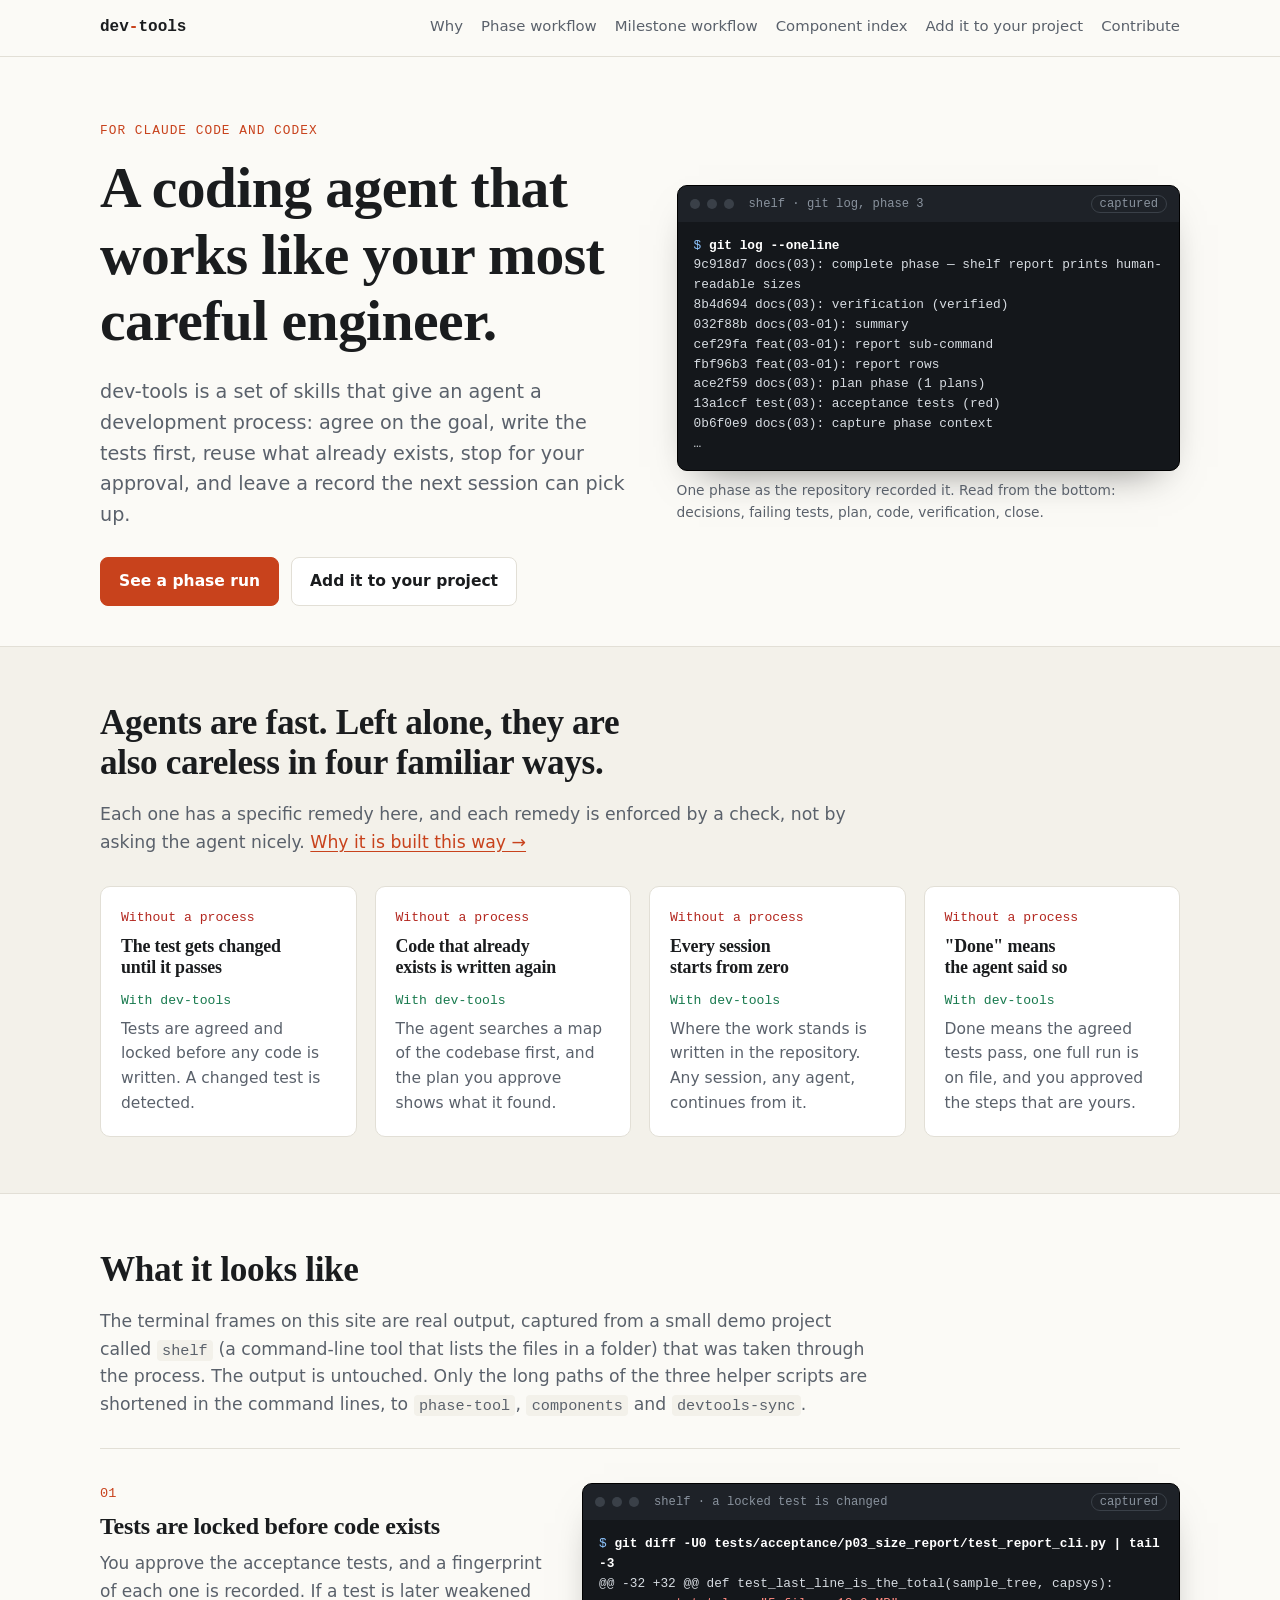
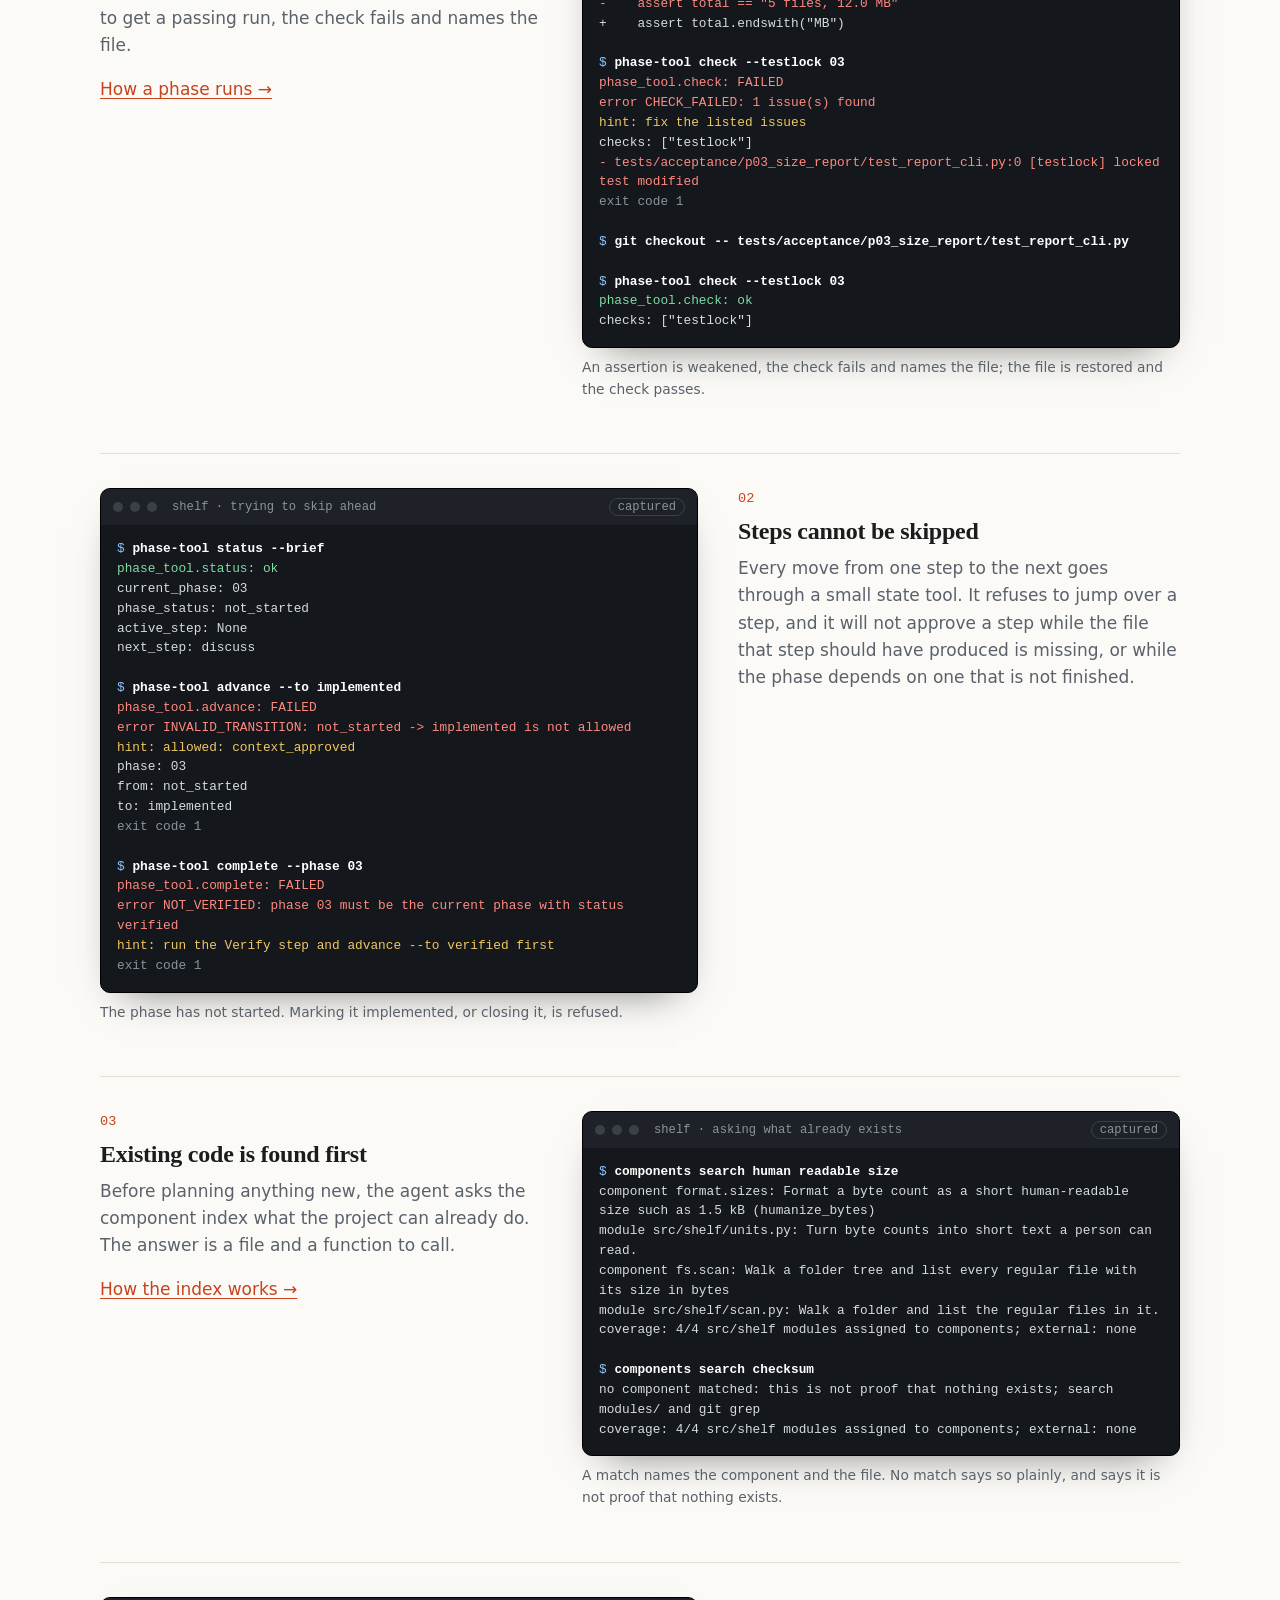
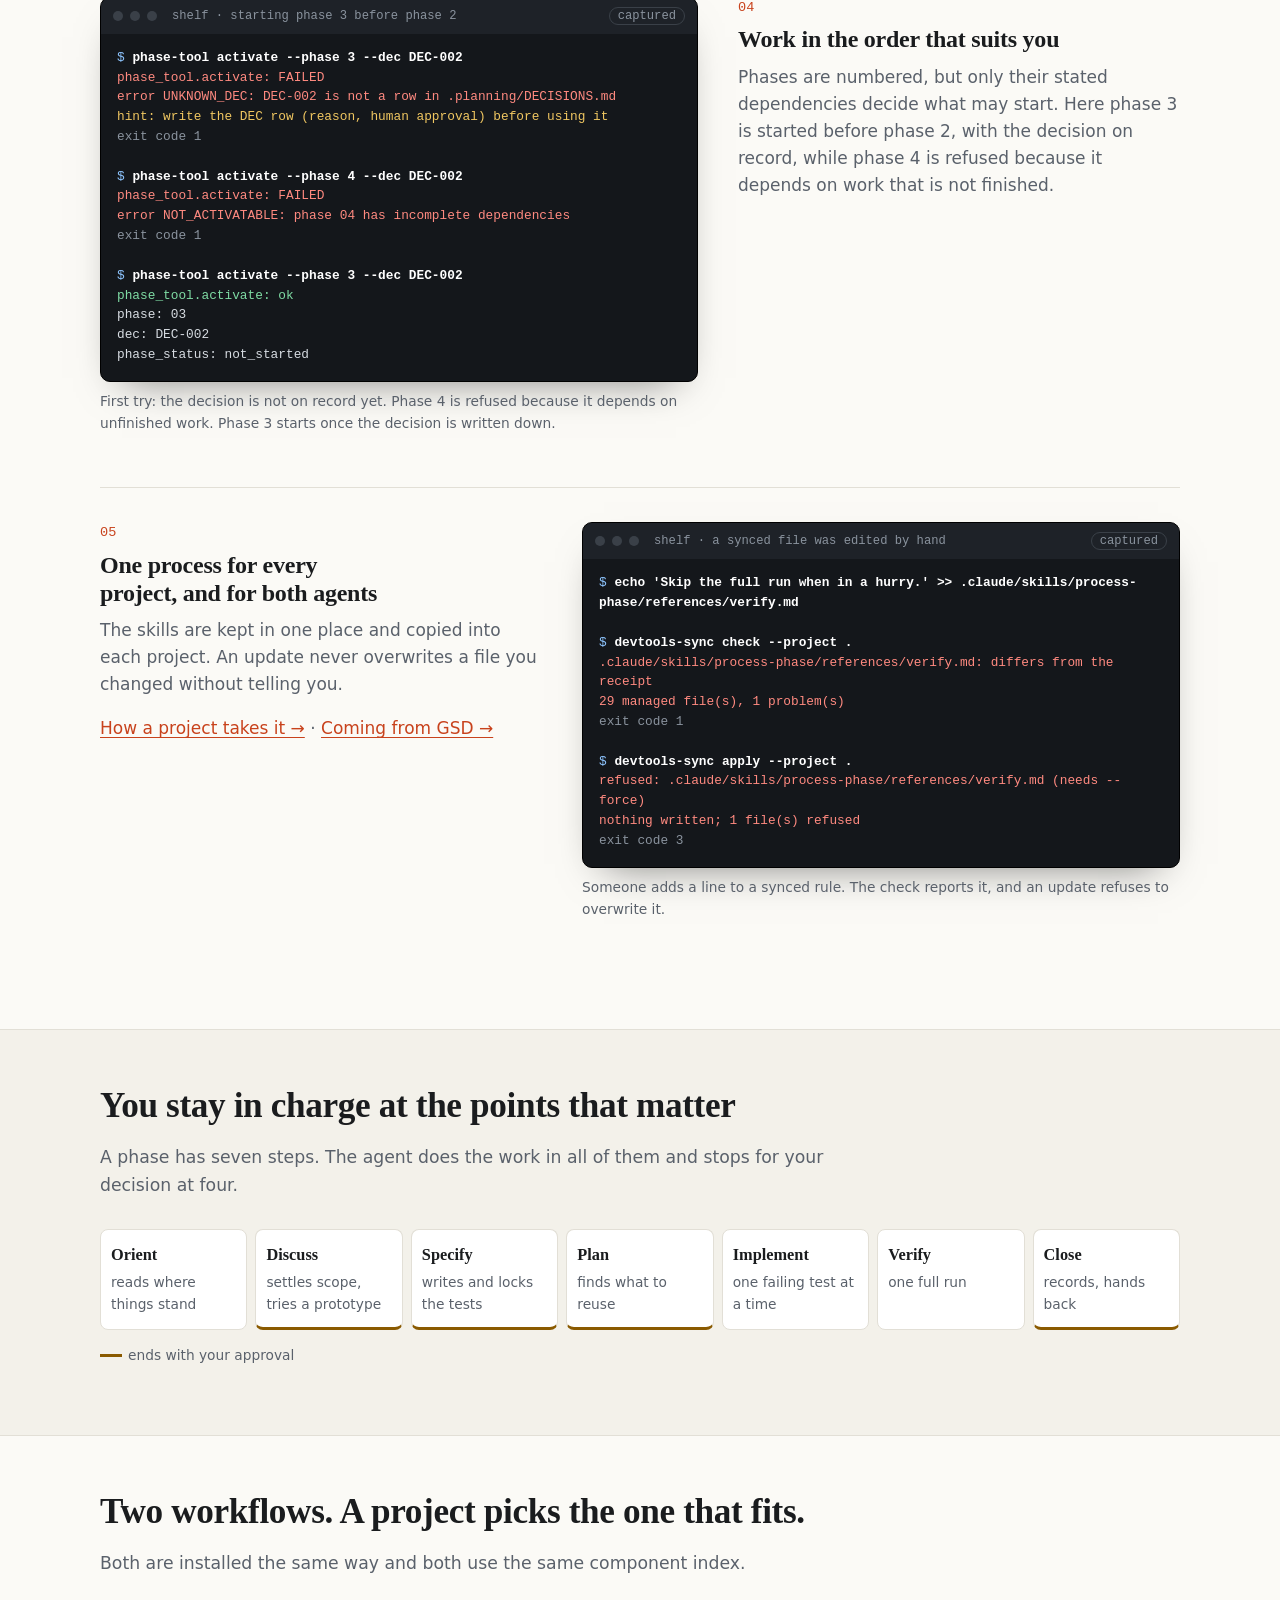
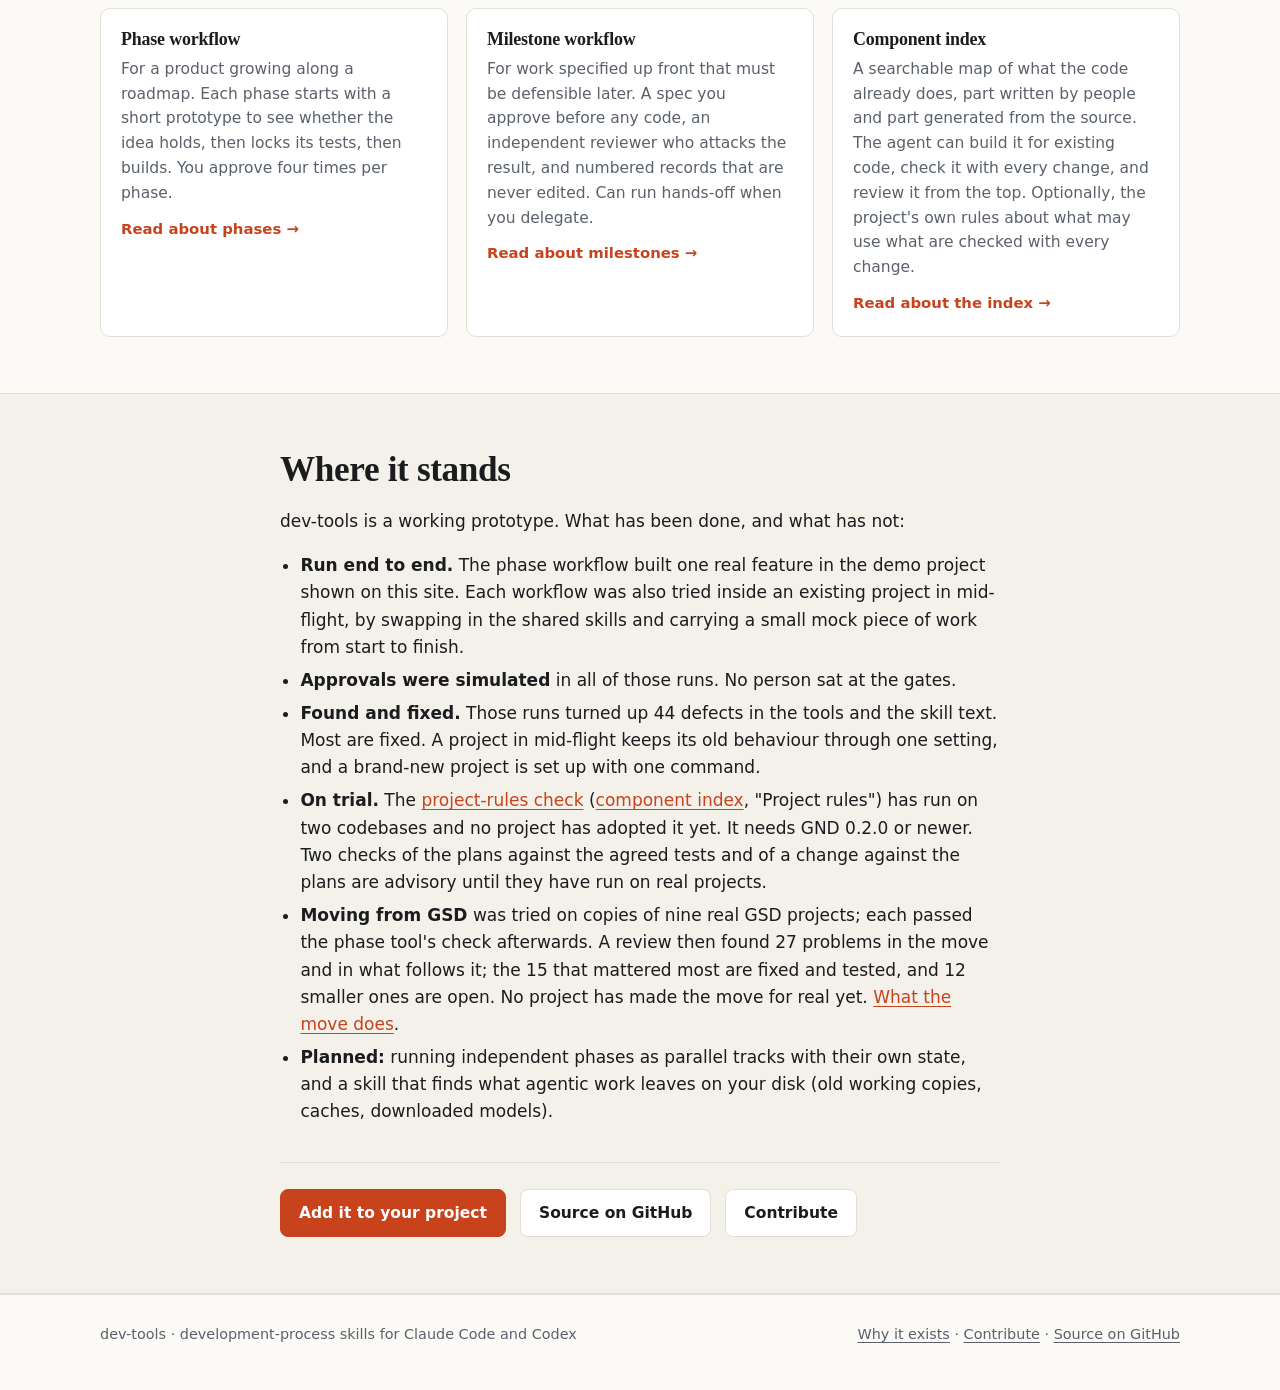
==== commit 47b8a2e3: "Explain what GND adds to the project-rules check The site named GND in one paragraph and never said " ====
--- a/docs/index.html
+++ b/docs/index.html
@@ -11,10 +11,12 @@
 <header class="nav"><div class="wrap">
   <a class="brand" href="index.html">dev<span>-</span>tools</a>
   <nav>
+    <a href="why.html">Why</a>
     <a href="phase.html">Phase workflow</a>
     <a href="milestone.html">Milestone workflow</a>
     <a href="components.html">Component index</a>
     <a href="adopt.html">Add it to your project</a>
+    <a href="contribute.html">Contribute</a>
   </nav>
 </div></header>
 
@@ -48,7 +50,7 @@
 <section class="band"><div class="wrap">
   <div class="section-head">
     <h2>Agents are fast. Left alone, they are also careless in four familiar ways.</h2>
-    <p>Each one has a specific remedy here, and each remedy is enforced by a check, not by asking the agent nicely.</p>
+    <p>Each one has a specific remedy here, and each remedy is enforced by a check, not by asking the agent nicely. <a href="why.html">Why it is built this way →</a></p>
   </div>
   <div class="grid">
     <div class="card">
@@ -272,20 +274,21 @@
     <li><strong>Run end to end.</strong> The phase workflow built one real feature in the demo project shown on this site. Each workflow was also tried inside an existing project in mid-flight, by swapping in the shared skills and carrying a small mock piece of work from start to finish.</li>
     <li><strong>Approvals were simulated</strong> in all of those runs. No person sat at the gates.</li>
     <li><strong>Found and fixed.</strong> Those runs turned up 44 defects in the tools and the skill text. Most are fixed. A project in mid-flight keeps its old behaviour through one setting, and a brand-new project is set up with one command.</li>
-    <li><strong>On trial.</strong> The project-rules check (<a href="components.html">component index</a>, "Project rules") has run on two codebases and no project has adopted it yet. It needs GND 0.2.0 or newer. Two checks of the plans against the agreed tests and of a change against the plans are advisory until they have run on real projects.</li>
-    <li><strong>Moving from GSD</strong> was tried on copies of nine real GSD projects; each passed the phase tool&#39;s check afterwards. A review then found 27 problems in the move and in what follows it; all 27 are fixed and tested. No project has made the move for real yet. <a href="adopt.html#from-gsd">What the move does</a>.</li>
+    <li><strong>On trial.</strong> The <a href="rules.html">project-rules check</a> (<a href="components.html">component index</a>, "Project rules") has run on two codebases and no project has adopted it yet. It needs GND 0.2.0 or newer. Two checks of the plans against the agreed tests and of a change against the plans are advisory until they have run on real projects.</li>
+    <li><strong>Moving from GSD</strong> was tried on copies of nine real GSD projects; each passed the phase tool&#39;s check afterwards. A review then found 27 problems in the move and in what follows it; the 15 that mattered most are fixed and tested, and 12 smaller ones are open. No project has made the move for real yet. <a href="adopt.html#from-gsd">What the move does</a>.</li>
     <li><strong>Planned:</strong> running independent phases as parallel tracks with their own state, and a skill that finds what agentic work leaves on your disk (old working copies, caches, downloaded models).</li>
   </ul>
   <div class="next">
     <a class="btn primary" href="adopt.html">Add it to your project</a>
     <a class="btn" href="https://github.com/vasiloglou/dev-tools">Source on GitHub</a>
+    <a class="btn" href="contribute.html">Contribute</a>
   </div>
 </div></section>
 </main>
 
 <footer><div class="wrap">
   <span>dev-tools · development-process skills for Claude Code and Codex</span>
-  <span><a href="https://github.com/vasiloglou/dev-tools">Source on GitHub</a></span>
+  <span><a href="why.html">Why it exists</a> · <a href="contribute.html">Contribute</a> · <a href="https://github.com/vasiloglou/dev-tools">Source on GitHub</a></span>
 </div></footer>
 </body>
 </html>
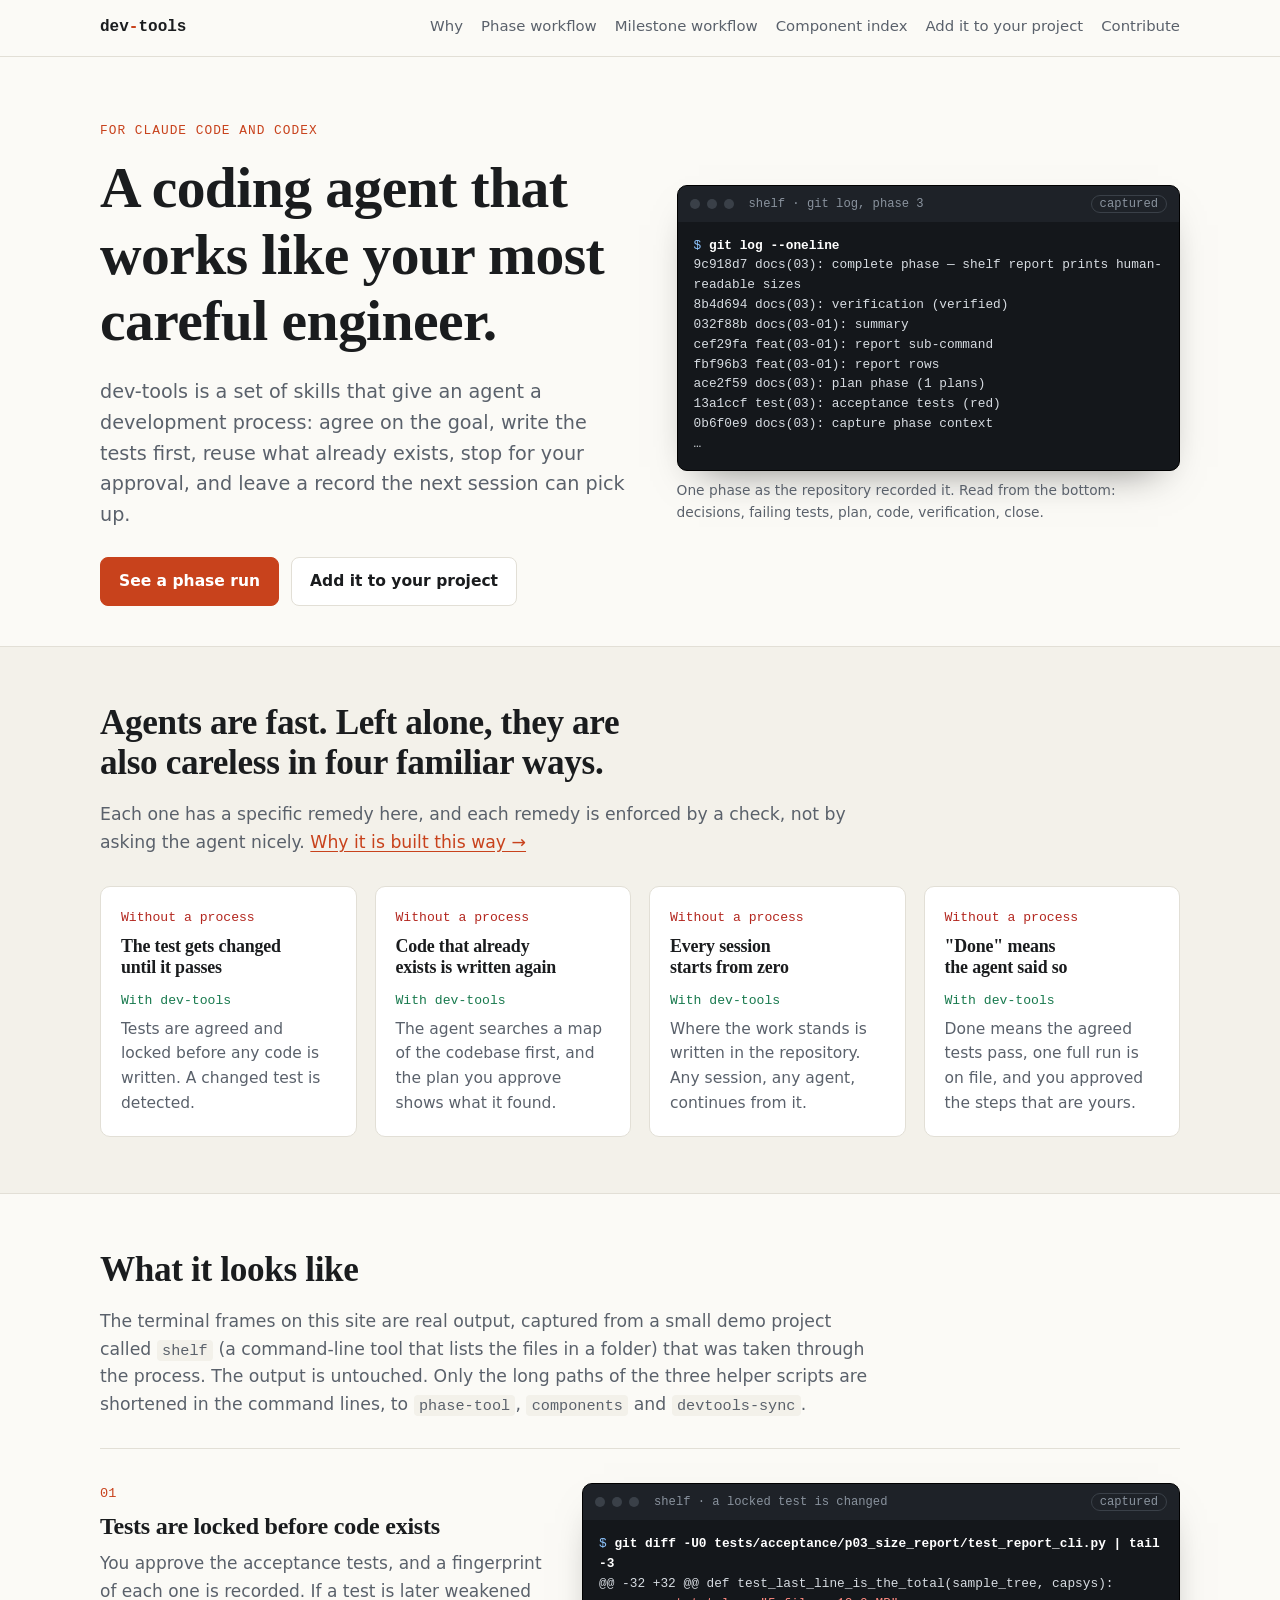
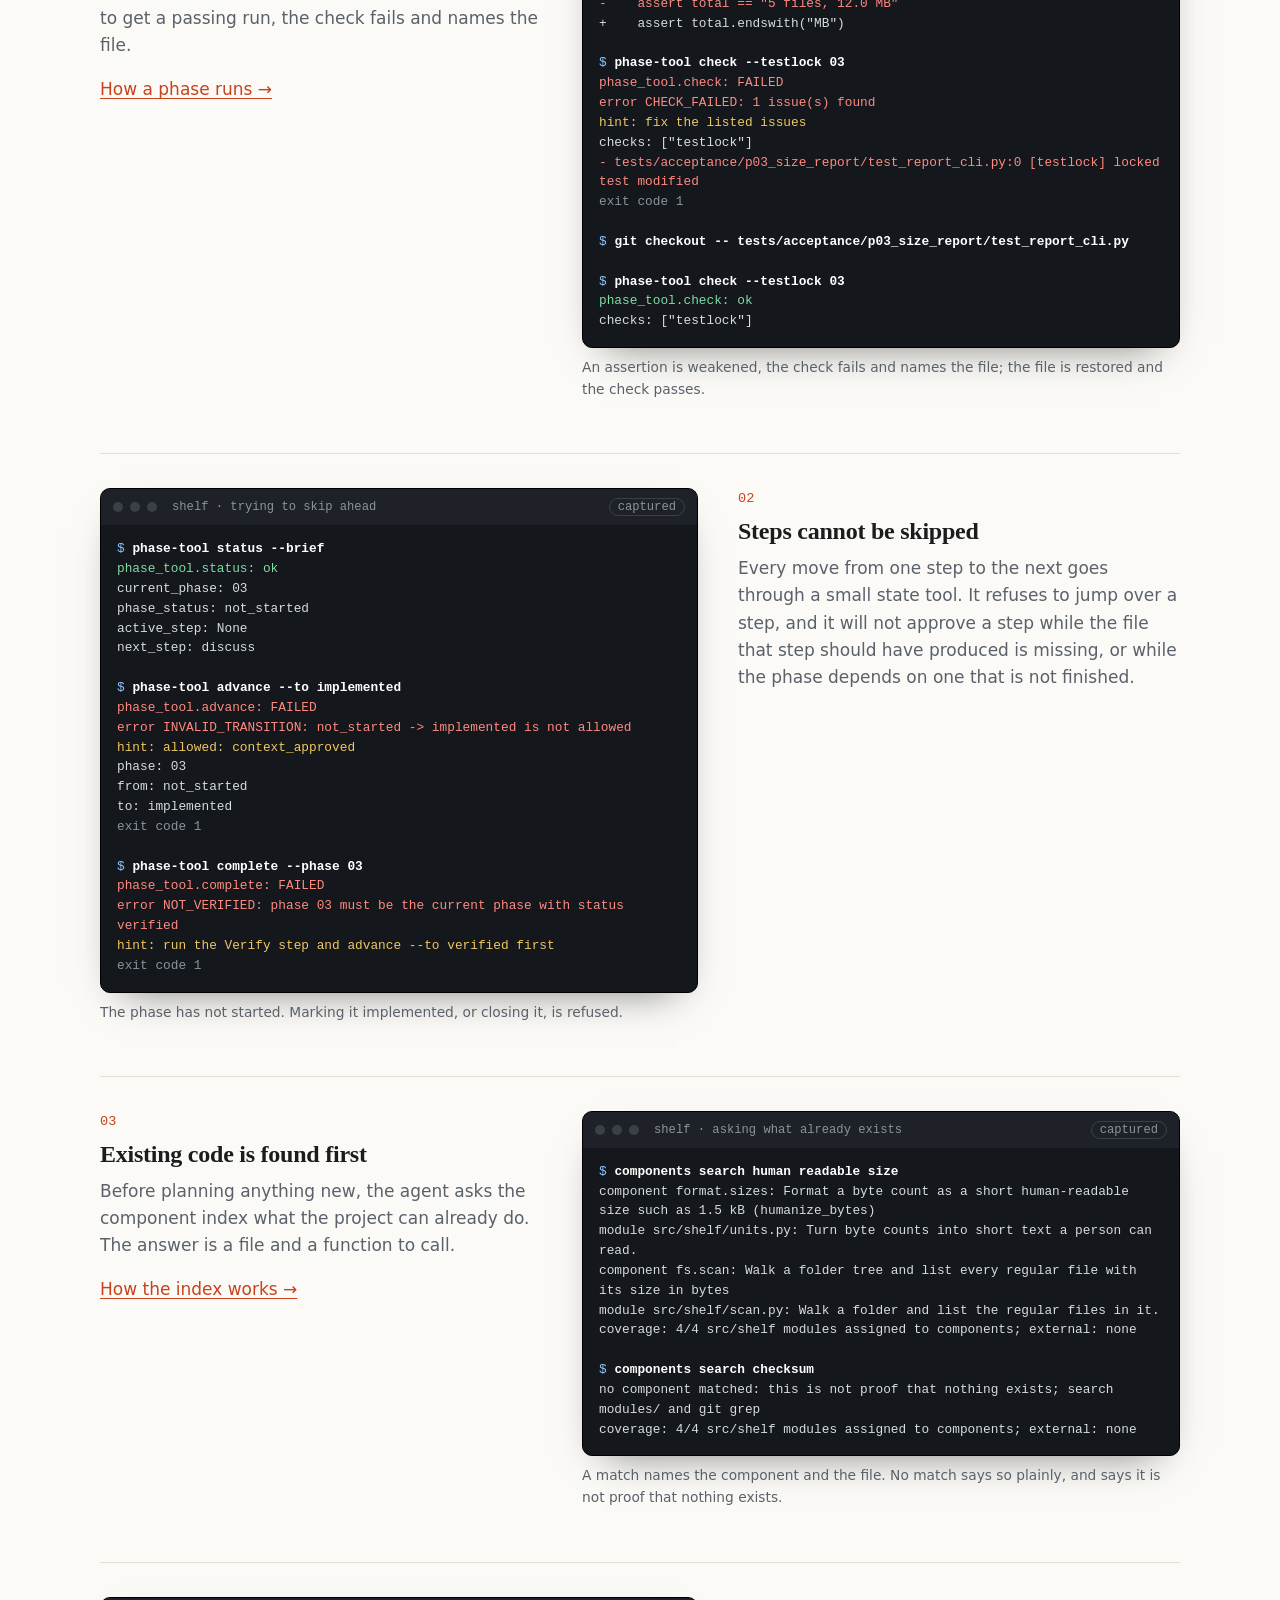
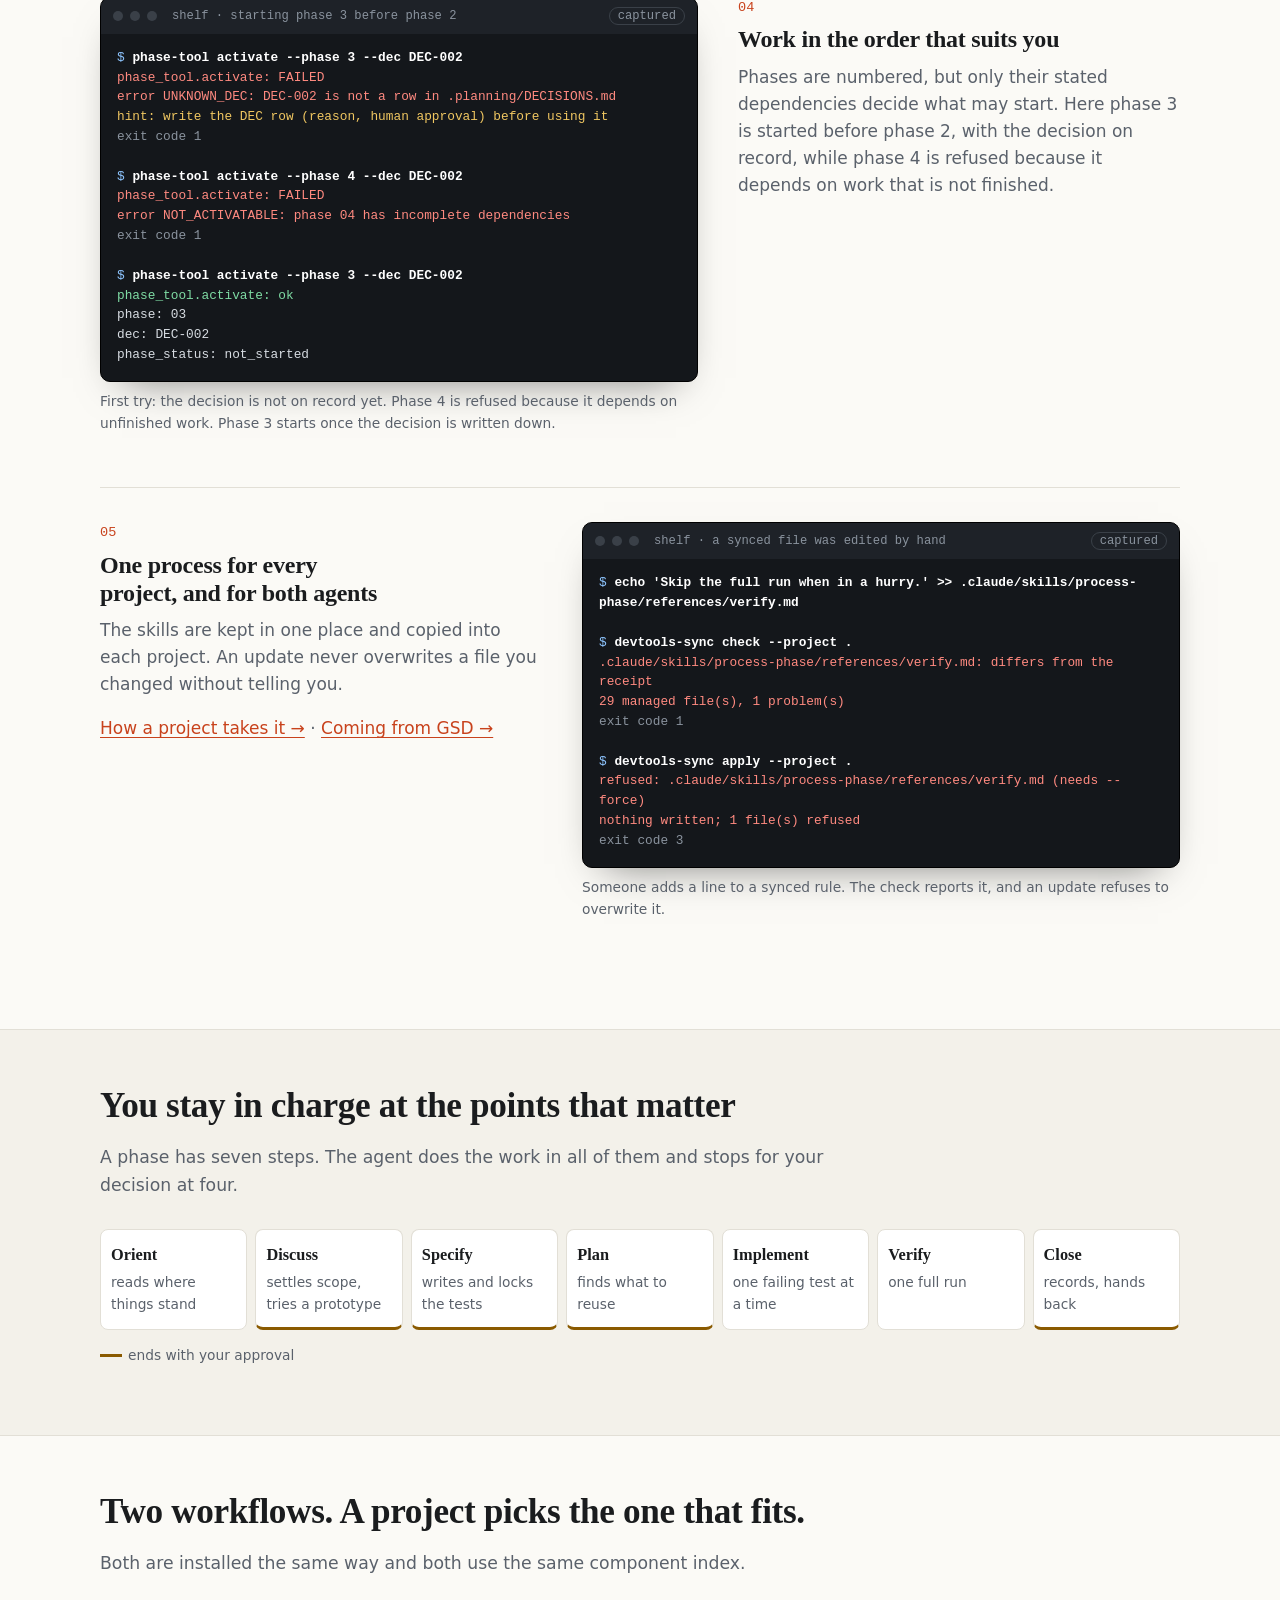
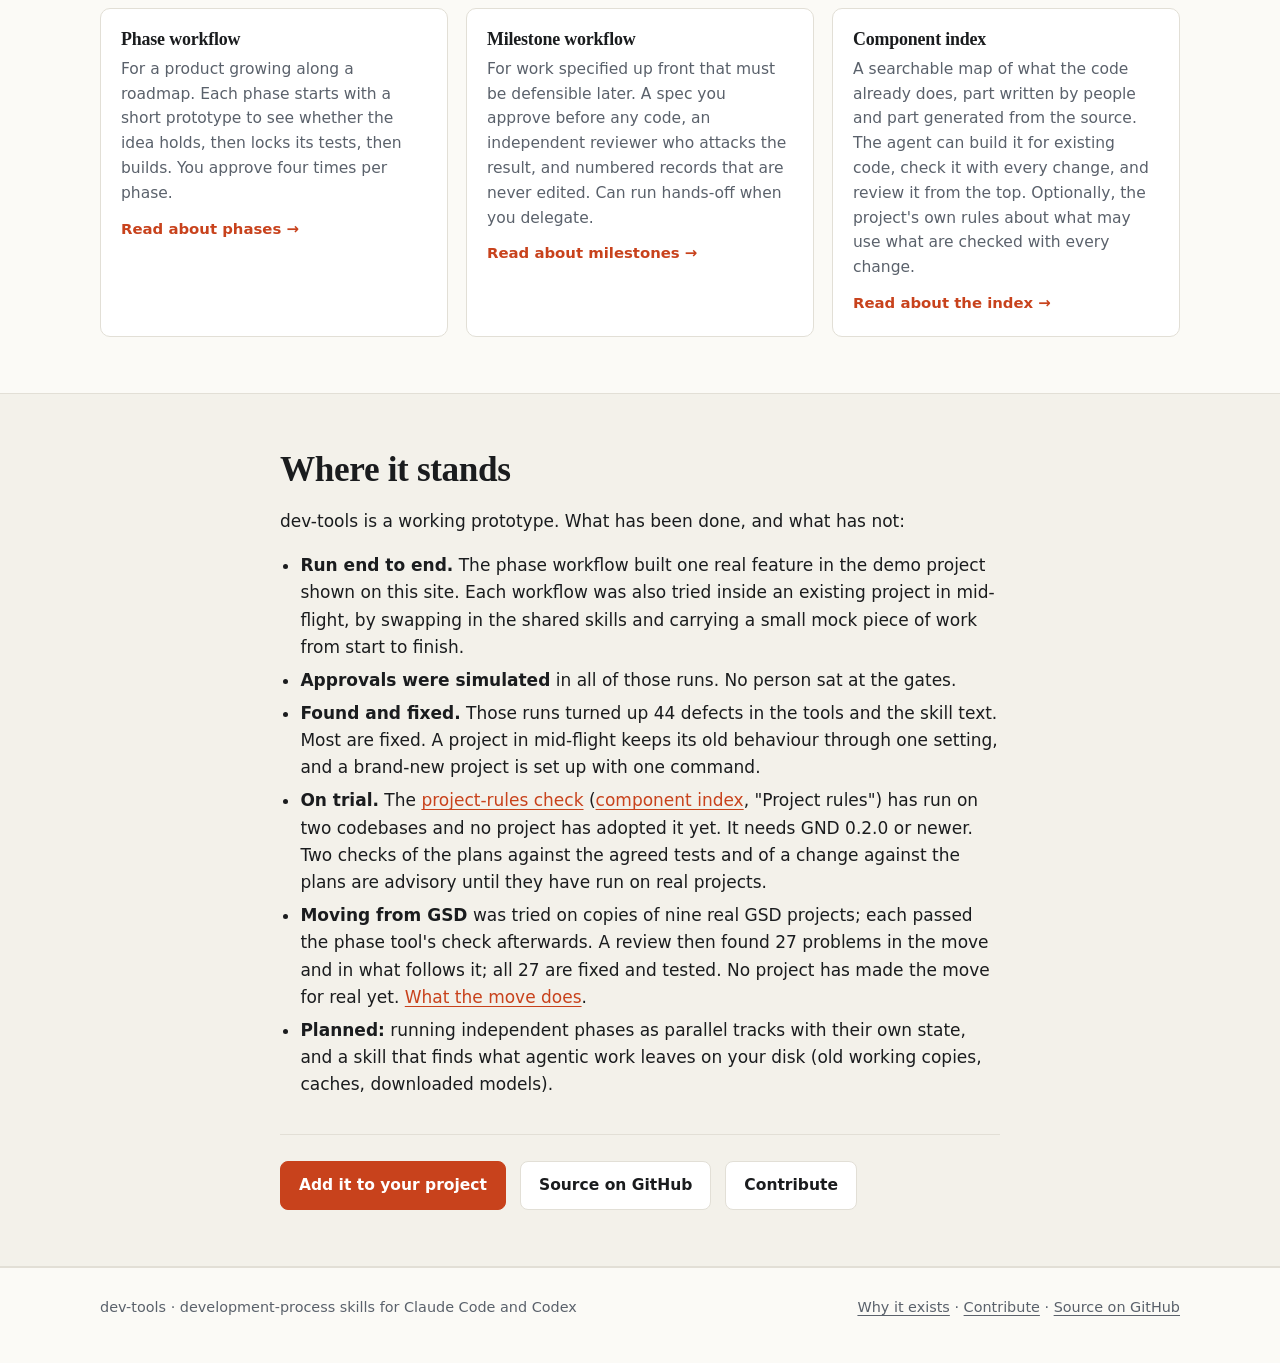
==== commit 1866d1b4: "Merge main into claude/fix-smaller-findings One conflict, in the status list of docs/index.html: mai" ====
--- a/docs/index.html
+++ b/docs/index.html
@@ -275,7 +275,7 @@
     <li><strong>Approvals were simulated</strong> in all of those runs. No person sat at the gates.</li>
     <li><strong>Found and fixed.</strong> Those runs turned up 44 defects in the tools and the skill text. Most are fixed. A project in mid-flight keeps its old behaviour through one setting, and a brand-new project is set up with one command.</li>
     <li><strong>On trial.</strong> The <a href="rules.html">project-rules check</a> (<a href="components.html">component index</a>, "Project rules") has run on two codebases and no project has adopted it yet. It needs GND 0.2.0 or newer. Two checks of the plans against the agreed tests and of a change against the plans are advisory until they have run on real projects.</li>
-    <li><strong>Moving from GSD</strong> was tried on copies of nine real GSD projects; each passed the phase tool&#39;s check afterwards. A review then found 27 problems in the move and in what follows it; the 15 that mattered most are fixed and tested, and 12 smaller ones are open. No project has made the move for real yet. <a href="adopt.html#from-gsd">What the move does</a>.</li>
+    <li><strong>Moving from GSD</strong> was tried on copies of nine real GSD projects; each passed the phase tool&#39;s check afterwards. A review then found 27 problems in the move and in what follows it; all 27 are fixed and tested. No project has made the move for real yet. <a href="adopt.html#from-gsd">What the move does</a>.</li>
     <li><strong>Planned:</strong> running independent phases as parallel tracks with their own state, and a skill that finds what agentic work leaves on your disk (old working copies, caches, downloaded models).</li>
   </ul>
   <div class="next">
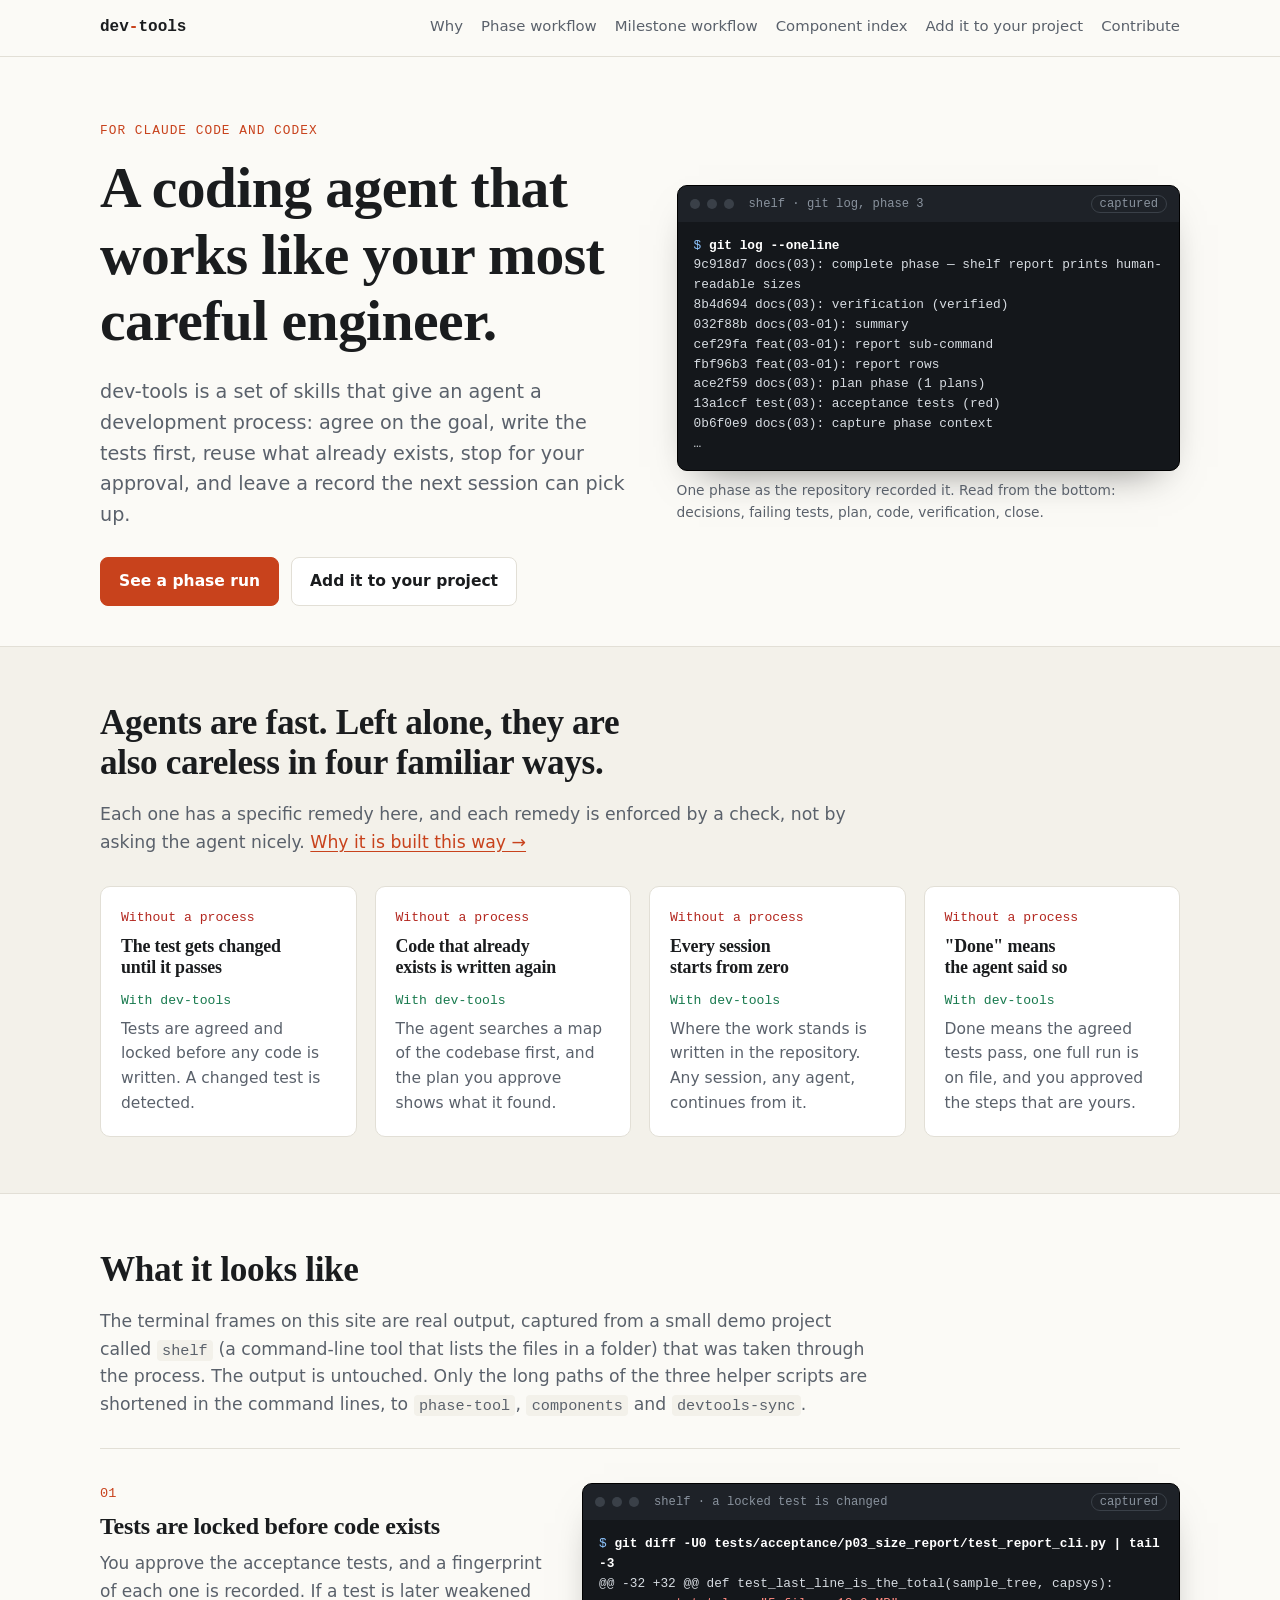
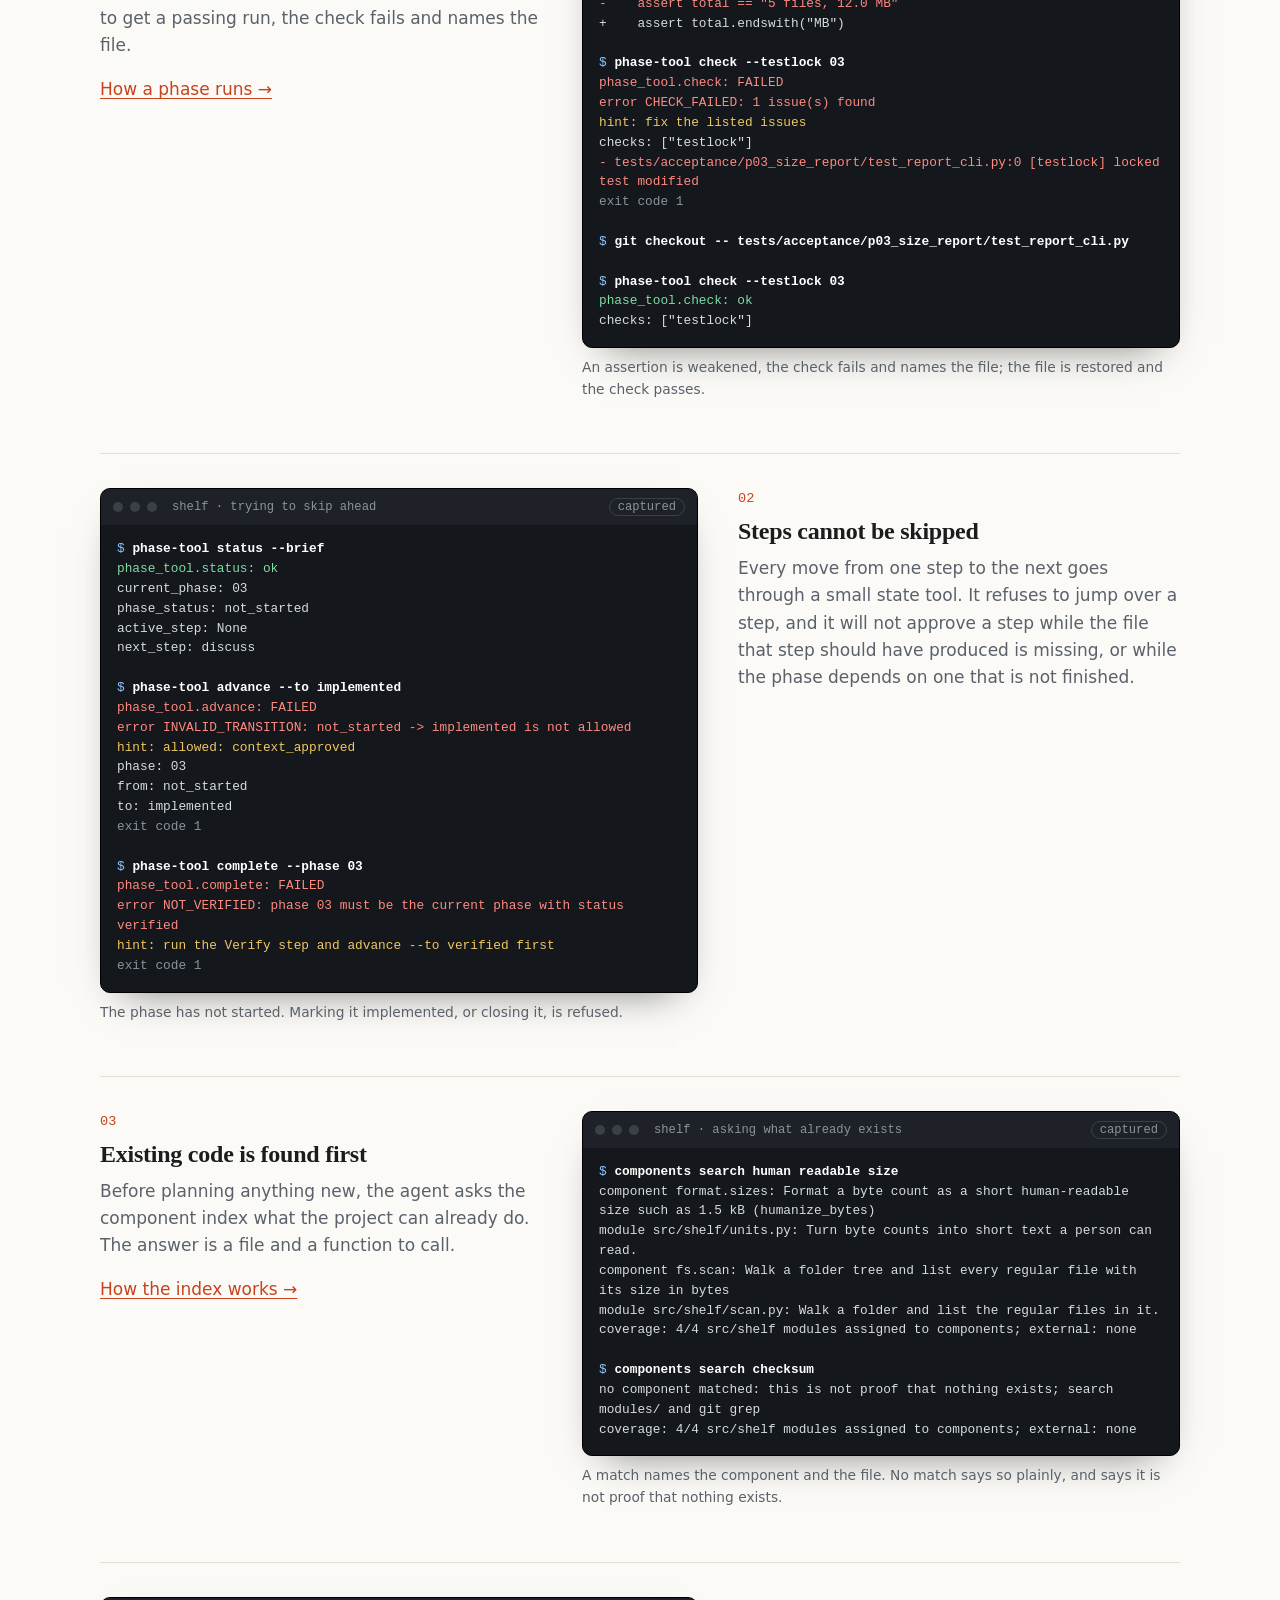
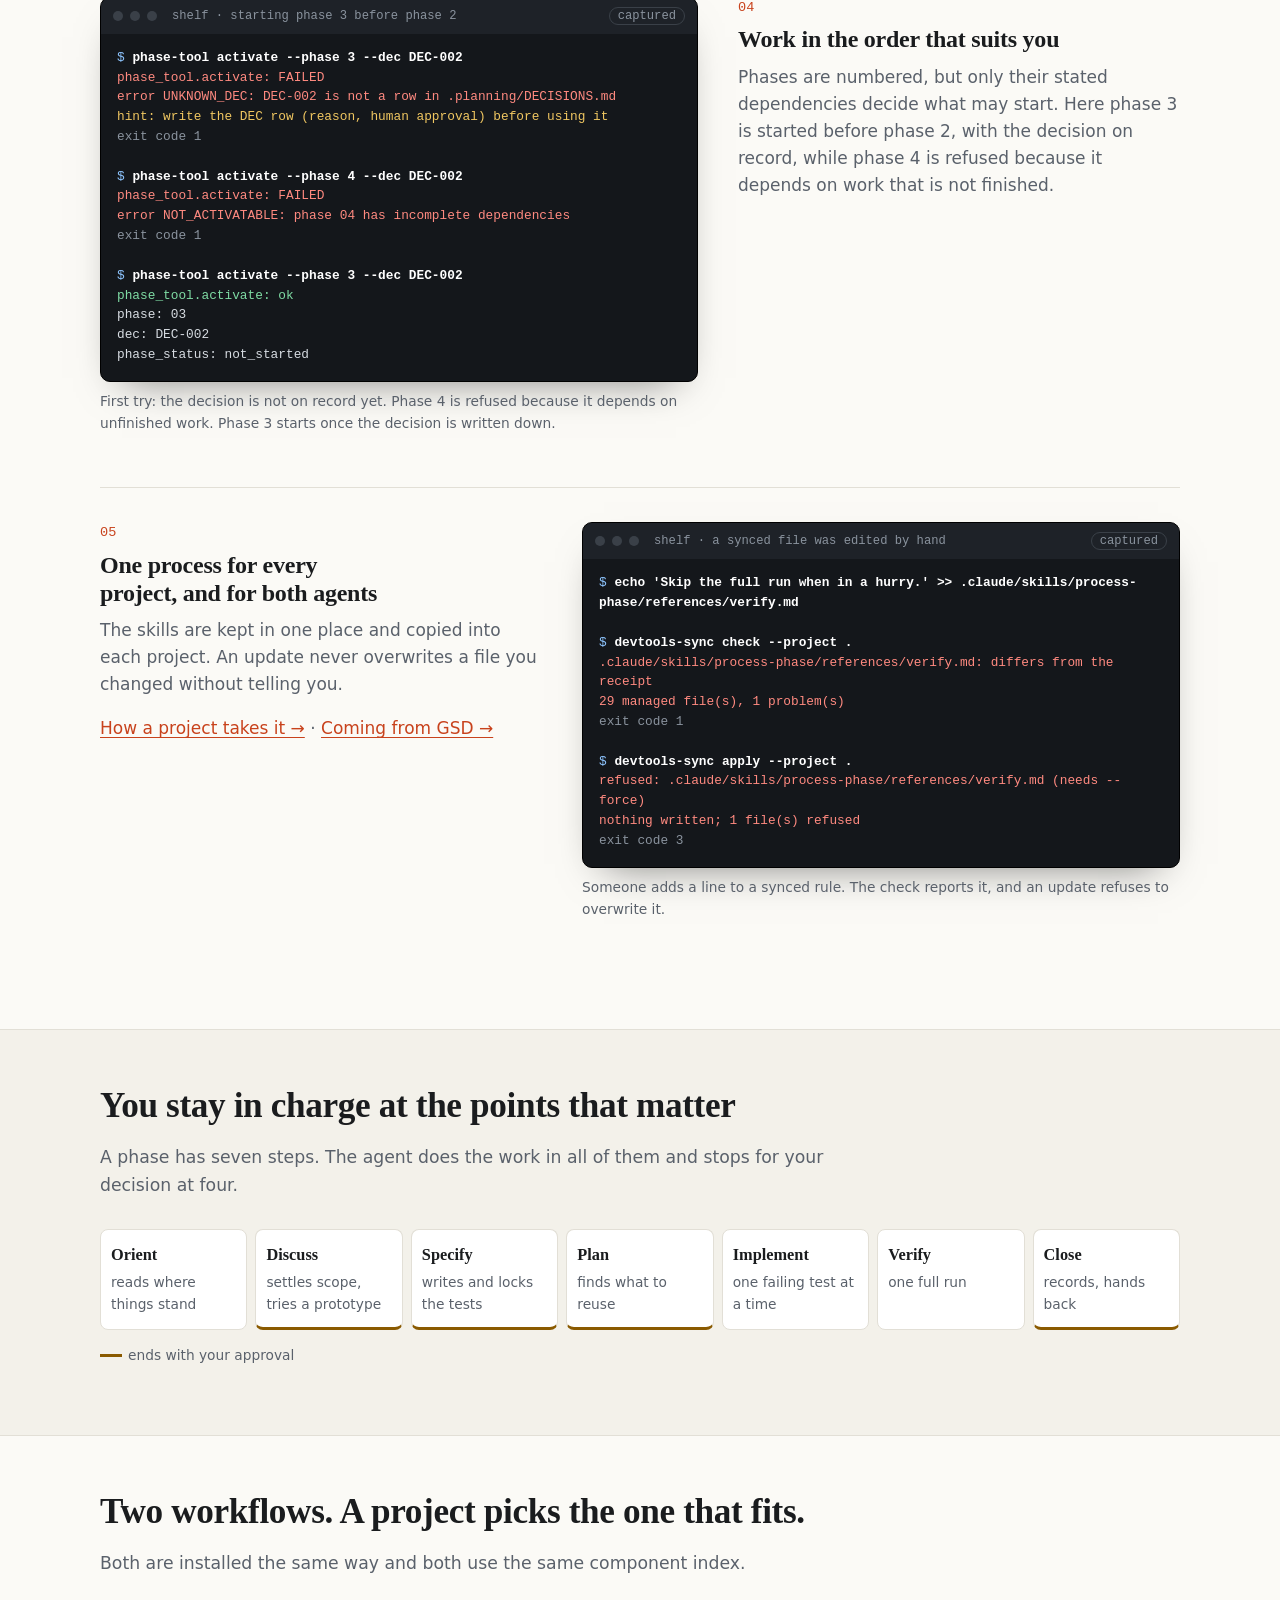
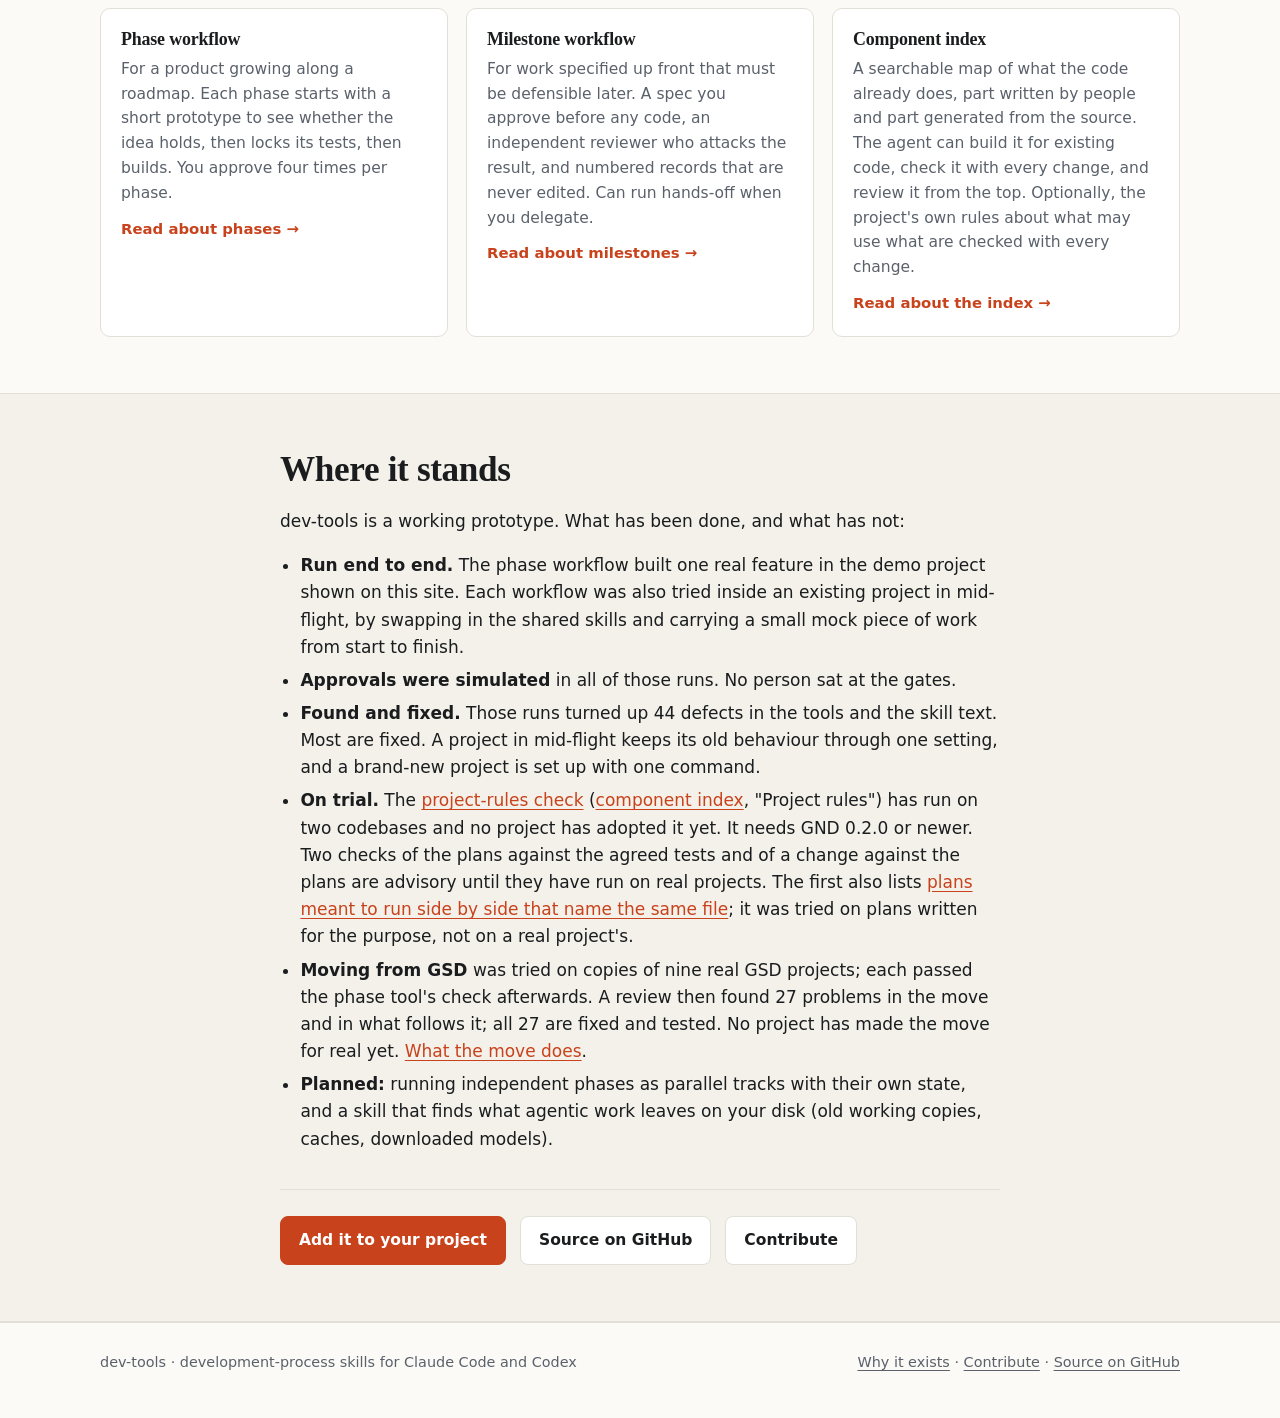
==== commit 259ed5c4: "List plans of one wave that name the same file The phase workflow tells the agent to give parallel p" ====
--- a/docs/index.html
+++ b/docs/index.html
@@ -274,7 +274,7 @@
     <li><strong>Run end to end.</strong> The phase workflow built one real feature in the demo project shown on this site. Each workflow was also tried inside an existing project in mid-flight, by swapping in the shared skills and carrying a small mock piece of work from start to finish.</li>
     <li><strong>Approvals were simulated</strong> in all of those runs. No person sat at the gates.</li>
     <li><strong>Found and fixed.</strong> Those runs turned up 44 defects in the tools and the skill text. Most are fixed. A project in mid-flight keeps its old behaviour through one setting, and a brand-new project is set up with one command.</li>
-    <li><strong>On trial.</strong> The <a href="rules.html">project-rules check</a> (<a href="components.html">component index</a>, "Project rules") has run on two codebases and no project has adopted it yet. It needs GND 0.2.0 or newer. Two checks of the plans against the agreed tests and of a change against the plans are advisory until they have run on real projects.</li>
+    <li><strong>On trial.</strong> The <a href="rules.html">project-rules check</a> (<a href="components.html">component index</a>, "Project rules") has run on two codebases and no project has adopted it yet. It needs GND 0.2.0 or newer. Two checks of the plans against the agreed tests and of a change against the plans are advisory until they have run on real projects. The first also lists <a href="phase.html#parallel">plans meant to run side by side that name the same file</a>; it was tried on plans written for the purpose, not on a real project's.</li>
     <li><strong>Moving from GSD</strong> was tried on copies of nine real GSD projects; each passed the phase tool&#39;s check afterwards. A review then found 27 problems in the move and in what follows it; all 27 are fixed and tested. No project has made the move for real yet. <a href="adopt.html#from-gsd">What the move does</a>.</li>
     <li><strong>Planned:</strong> running independent phases as parallel tracks with their own state, and a skill that finds what agentic work leaves on your disk (old working copies, caches, downloaded models).</li>
   </ul>
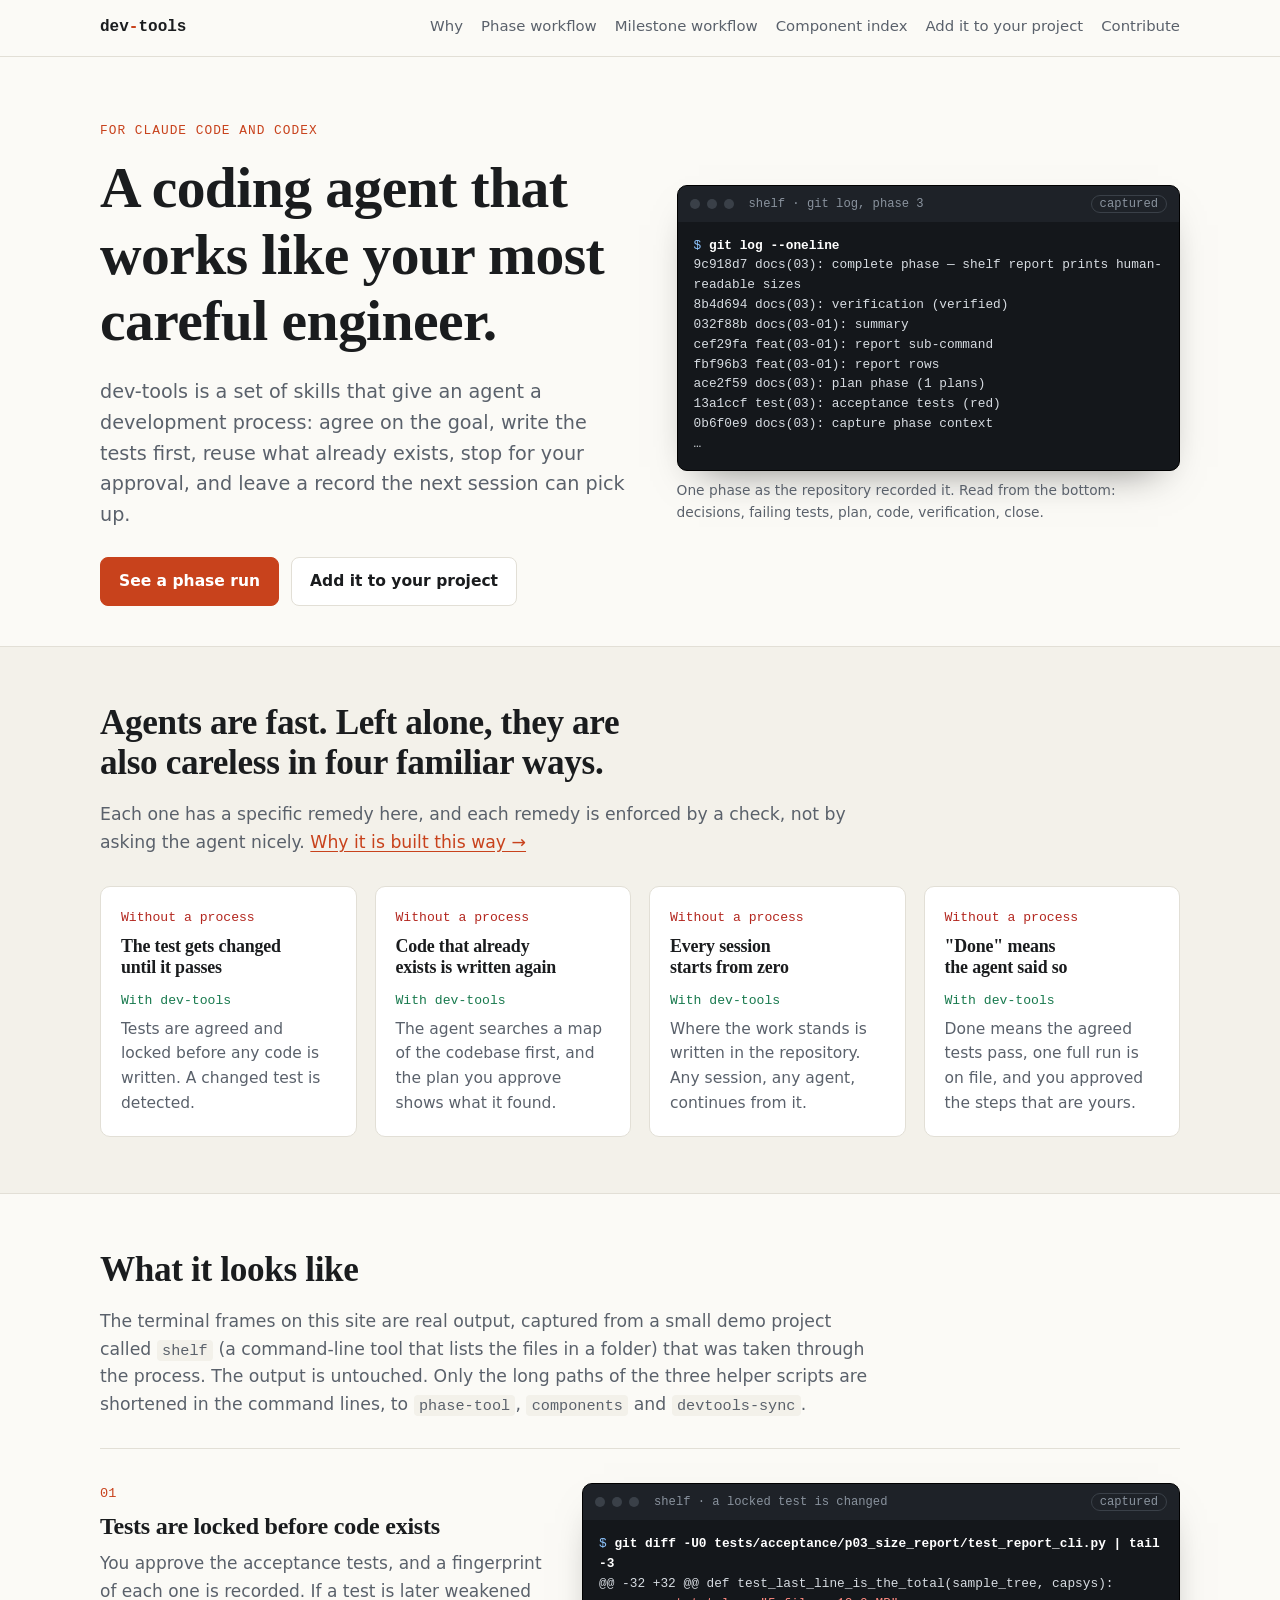
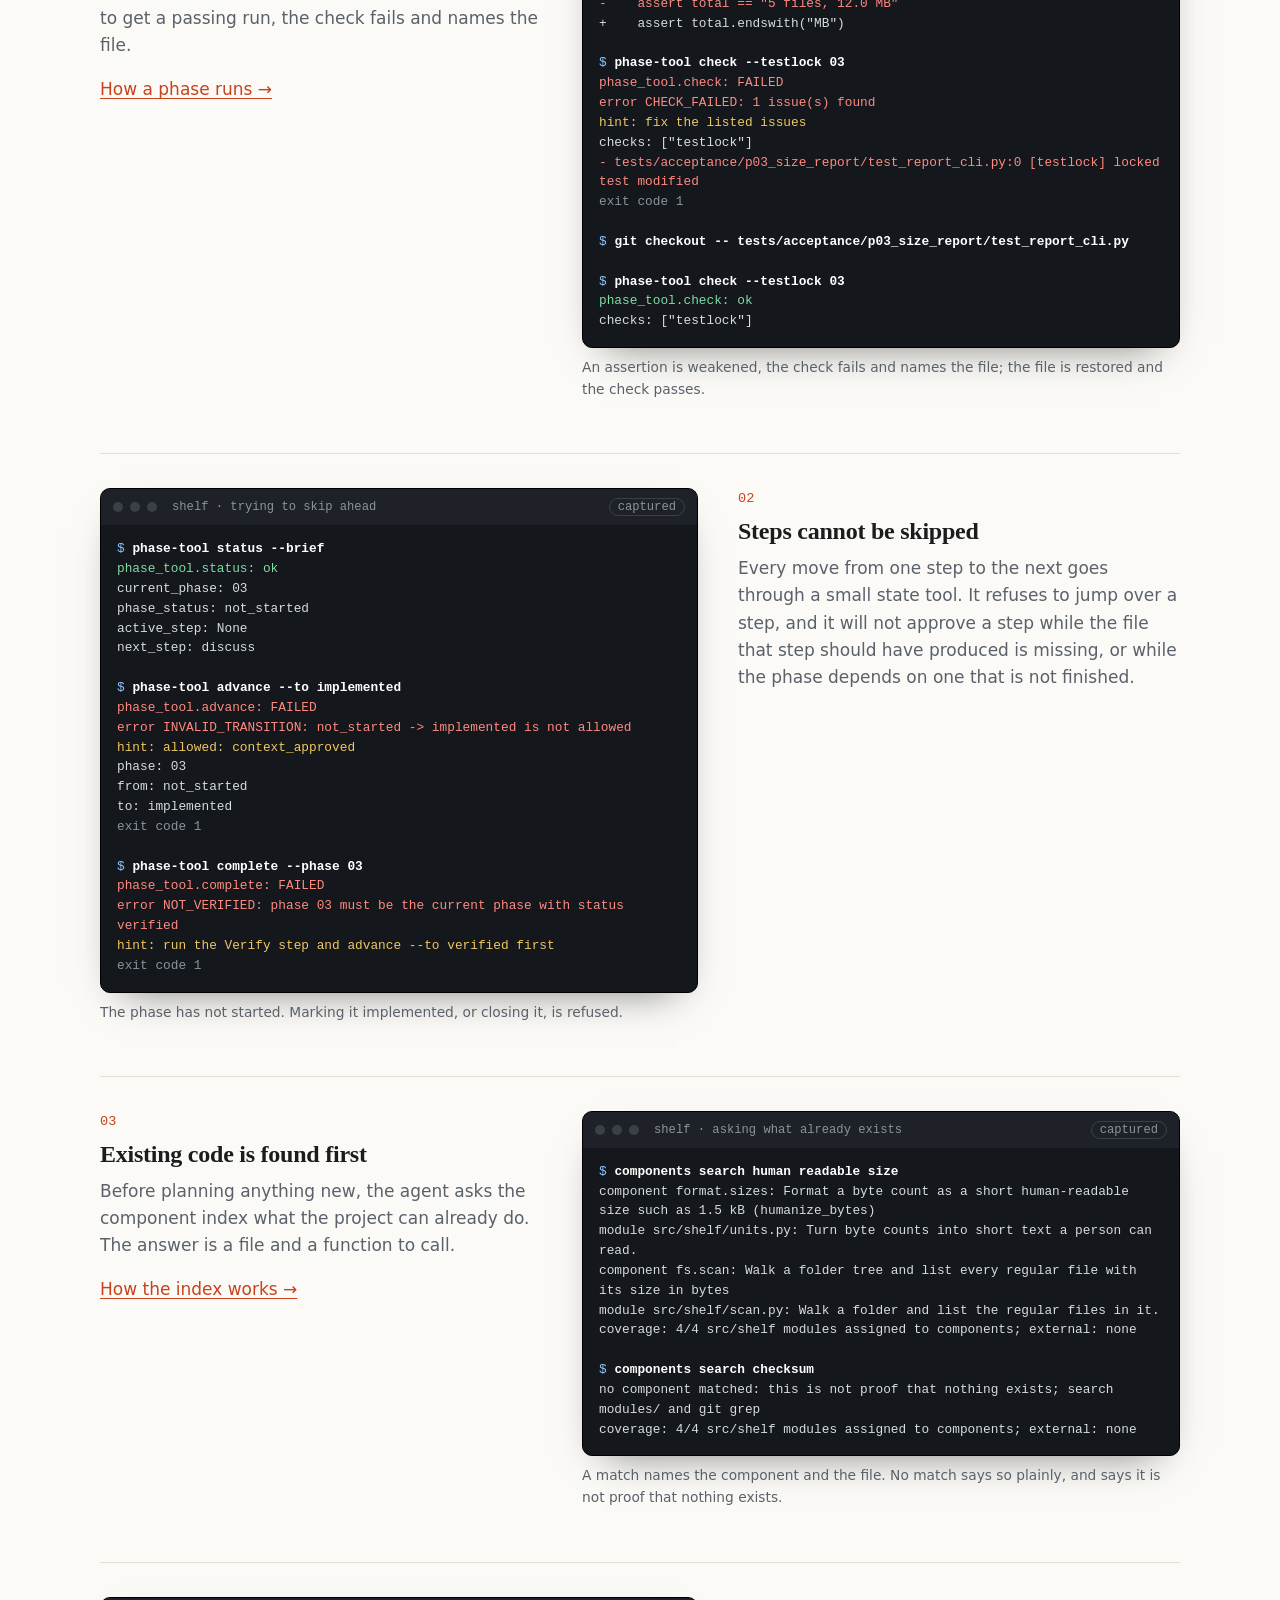
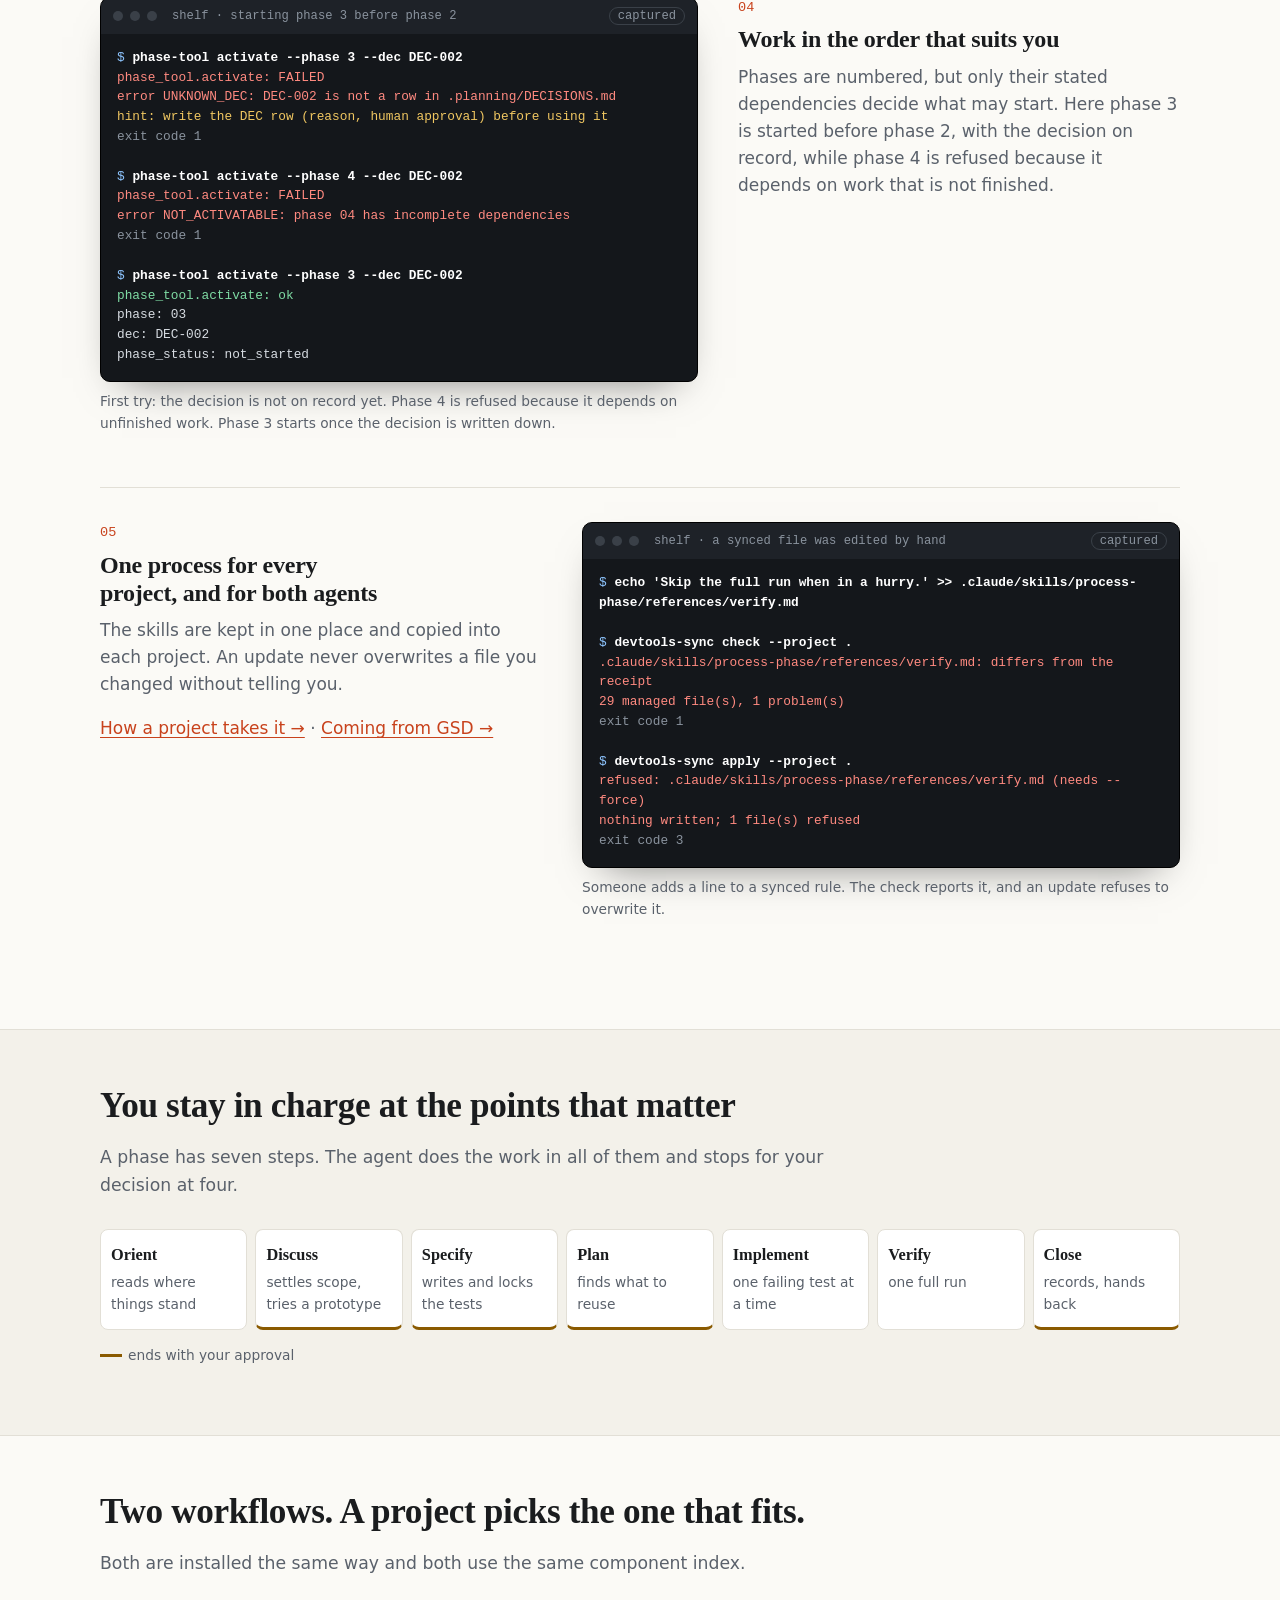
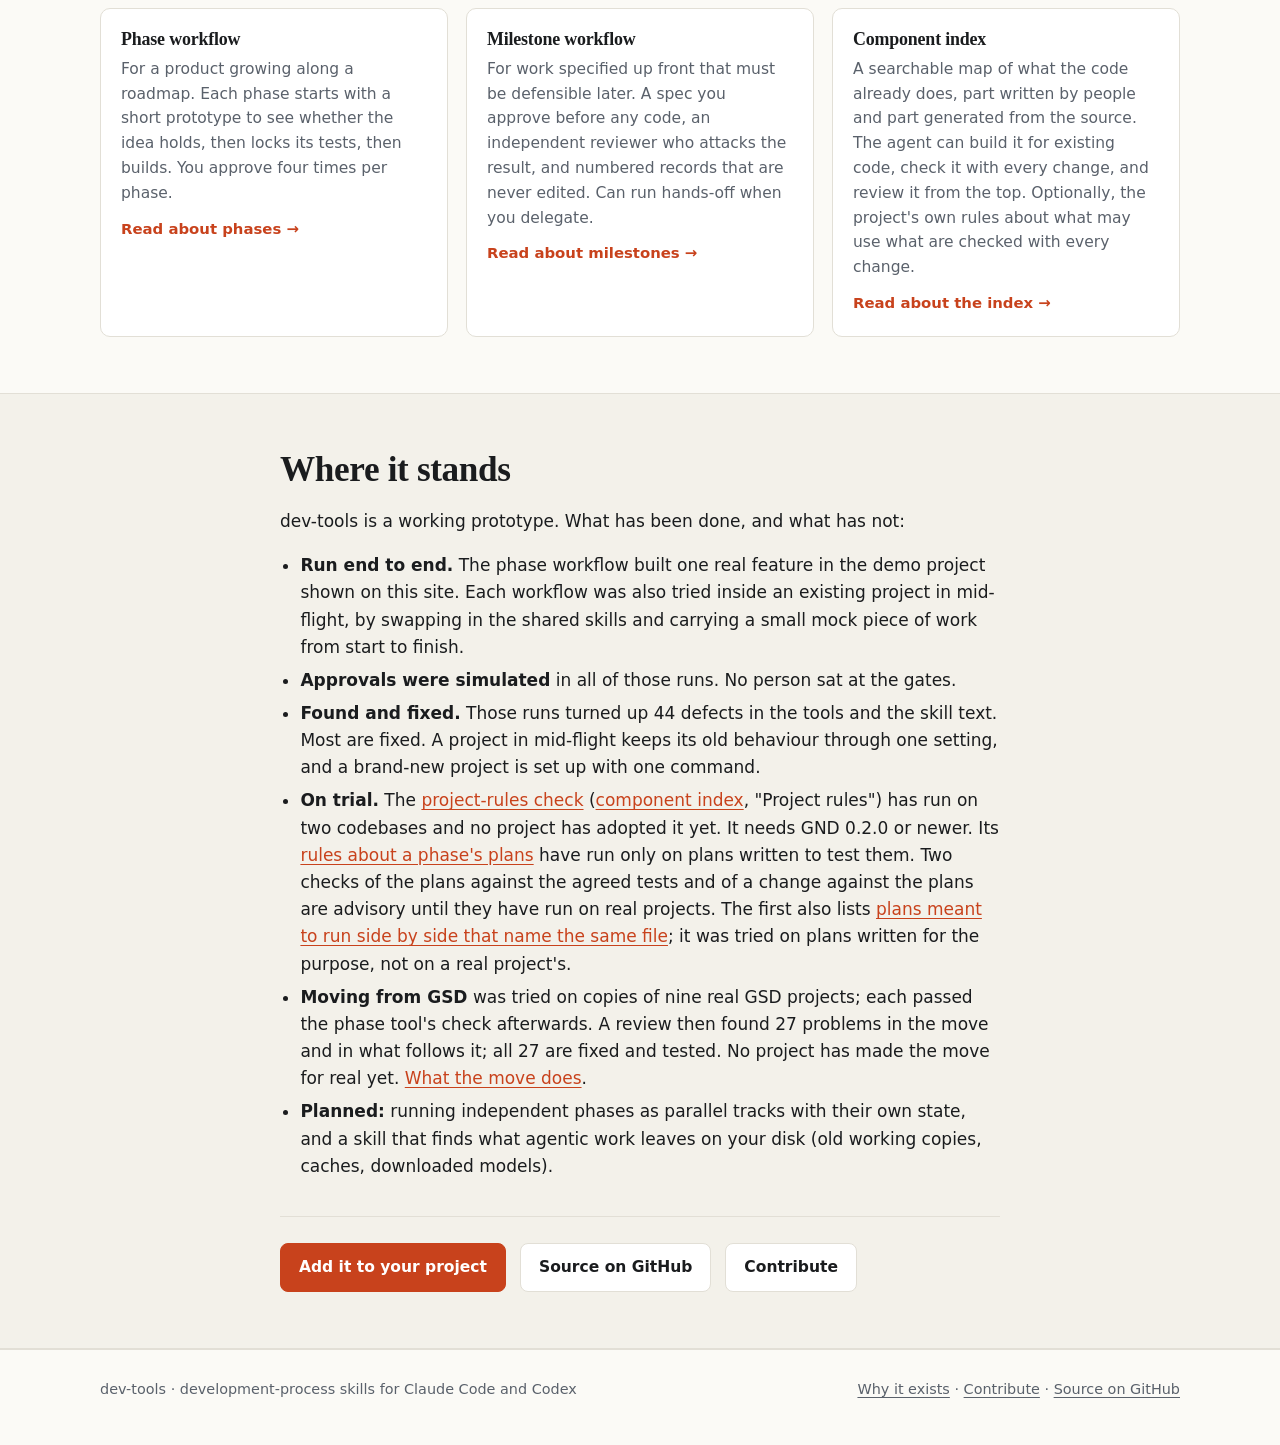
==== commit 4fe14d9a: "Judge a project's own rules about the plans of a phase A project could write rules about its compone" ====
--- a/docs/index.html
+++ b/docs/index.html
@@ -274,7 +274,7 @@
     <li><strong>Run end to end.</strong> The phase workflow built one real feature in the demo project shown on this site. Each workflow was also tried inside an existing project in mid-flight, by swapping in the shared skills and carrying a small mock piece of work from start to finish.</li>
     <li><strong>Approvals were simulated</strong> in all of those runs. No person sat at the gates.</li>
     <li><strong>Found and fixed.</strong> Those runs turned up 44 defects in the tools and the skill text. Most are fixed. A project in mid-flight keeps its old behaviour through one setting, and a brand-new project is set up with one command.</li>
-    <li><strong>On trial.</strong> The <a href="rules.html">project-rules check</a> (<a href="components.html">component index</a>, "Project rules") has run on two codebases and no project has adopted it yet. It needs GND 0.2.0 or newer. Two checks of the plans against the agreed tests and of a change against the plans are advisory until they have run on real projects. The first also lists <a href="phase.html#parallel">plans meant to run side by side that name the same file</a>; it was tried on plans written for the purpose, not on a real project's.</li>
+    <li><strong>On trial.</strong> The <a href="rules.html">project-rules check</a> (<a href="components.html">component index</a>, "Project rules") has run on two codebases and no project has adopted it yet. It needs GND 0.2.0 or newer. Its <a href="rules.html#plans">rules about a phase's plans</a> have run only on plans written to test them. Two checks of the plans against the agreed tests and of a change against the plans are advisory until they have run on real projects. The first also lists <a href="phase.html#parallel">plans meant to run side by side that name the same file</a>; it was tried on plans written for the purpose, not on a real project's.</li>
     <li><strong>Moving from GSD</strong> was tried on copies of nine real GSD projects; each passed the phase tool&#39;s check afterwards. A review then found 27 problems in the move and in what follows it; all 27 are fixed and tested. No project has made the move for real yet. <a href="adopt.html#from-gsd">What the move does</a>.</li>
     <li><strong>Planned:</strong> running independent phases as parallel tracks with their own state, and a skill that finds what agentic work leaves on your disk (old working copies, caches, downloaded models).</li>
   </ul>
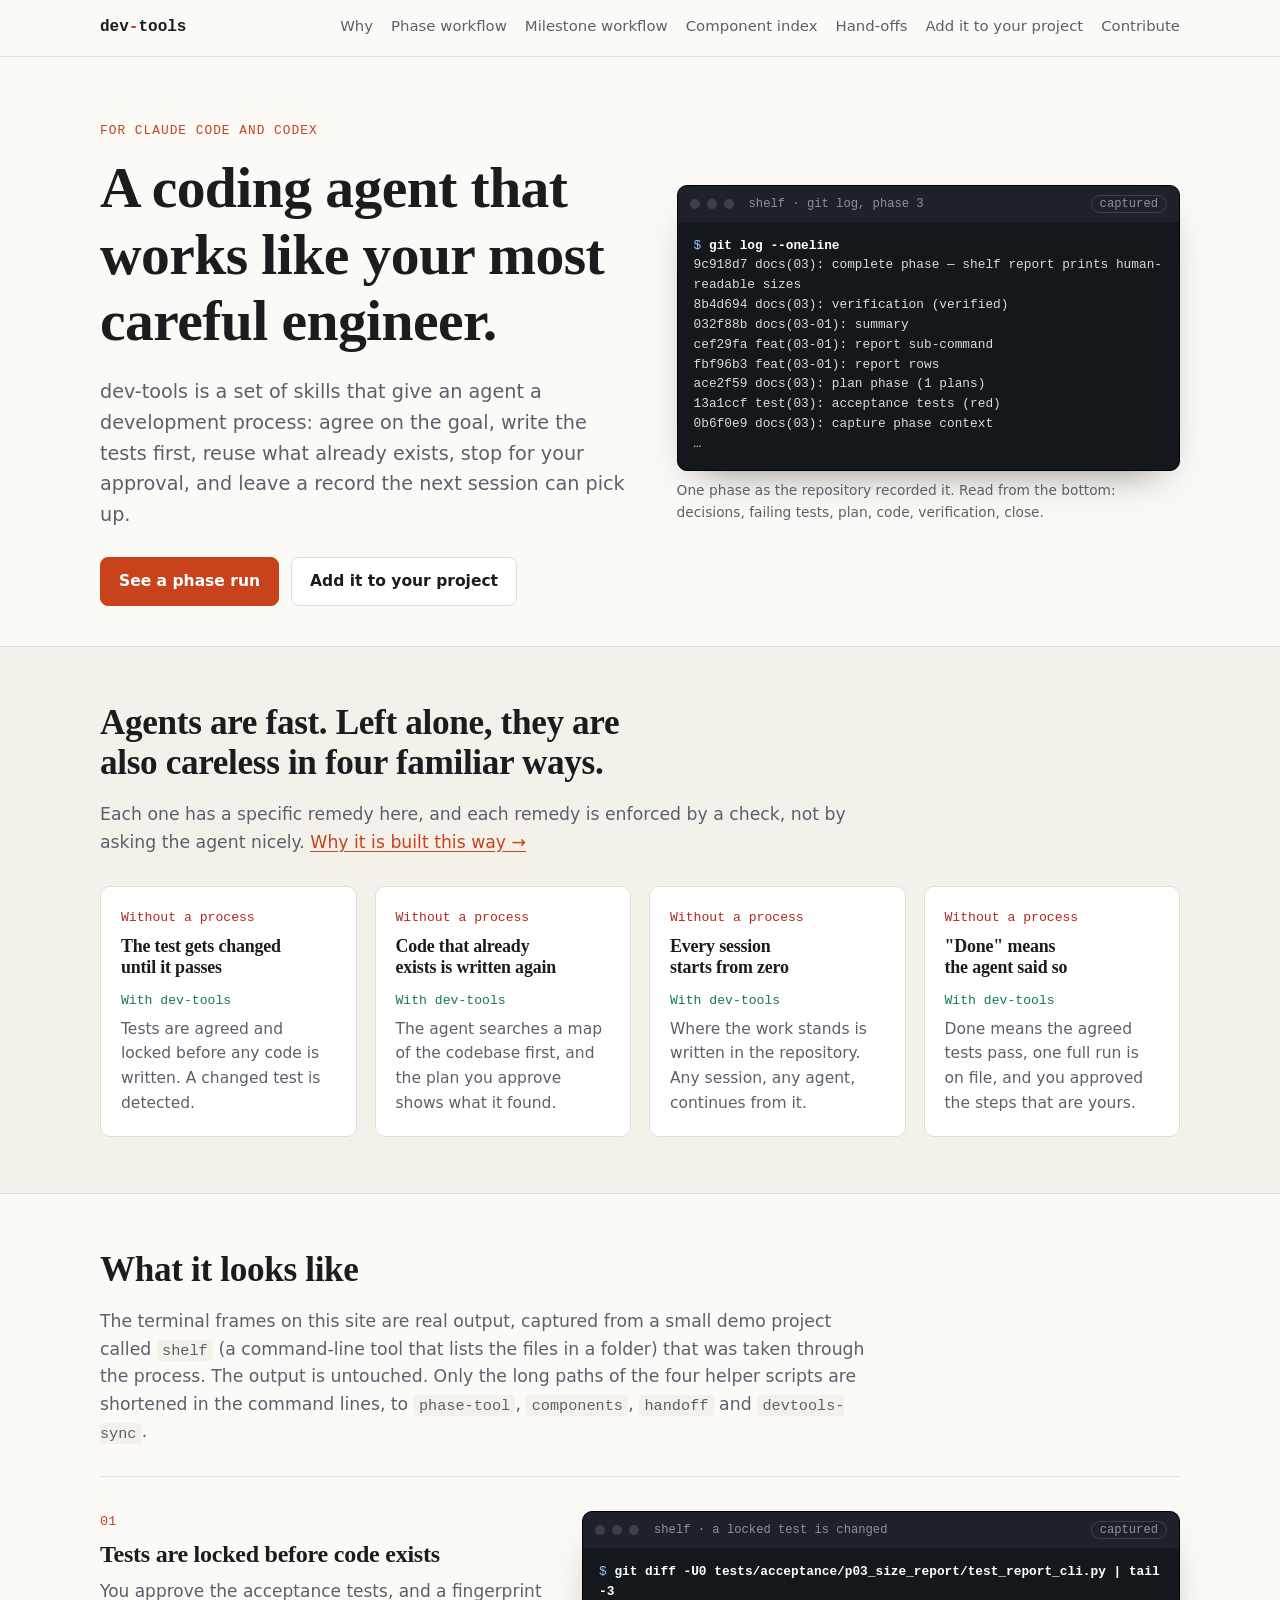
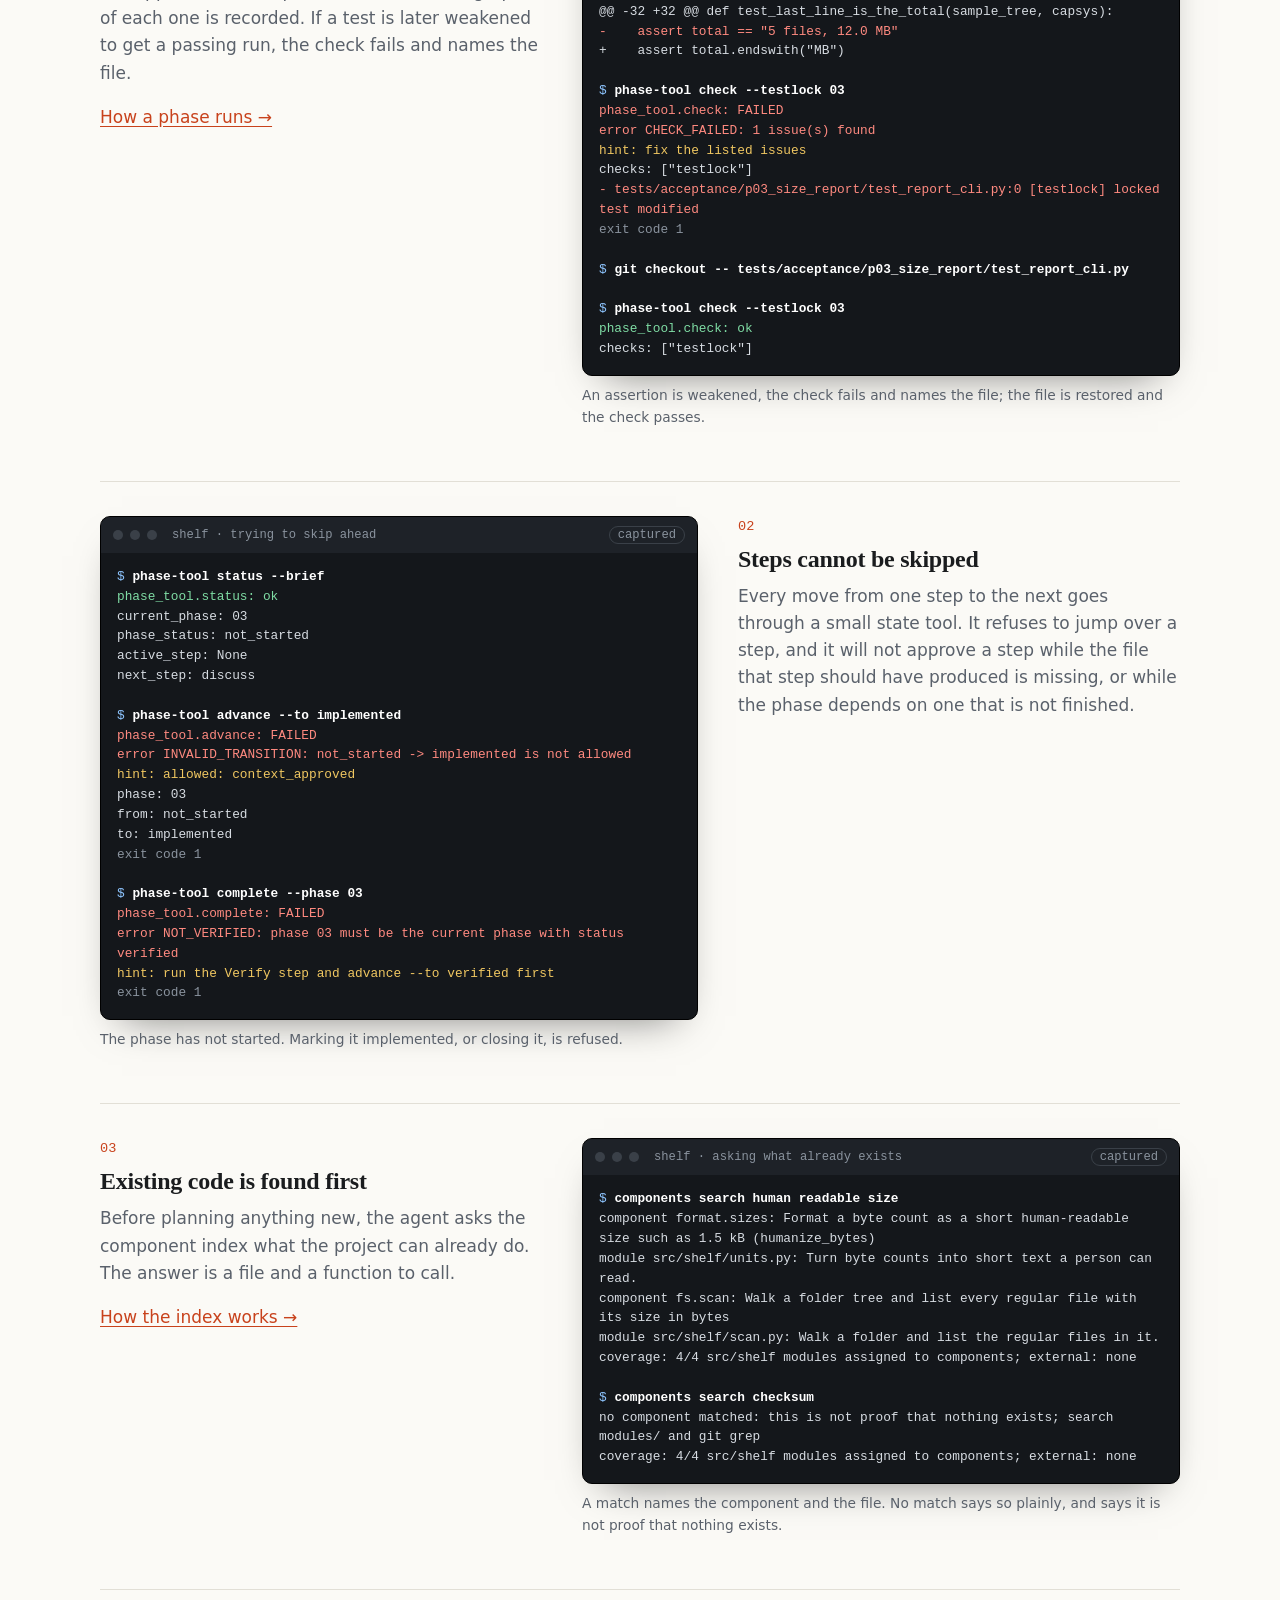
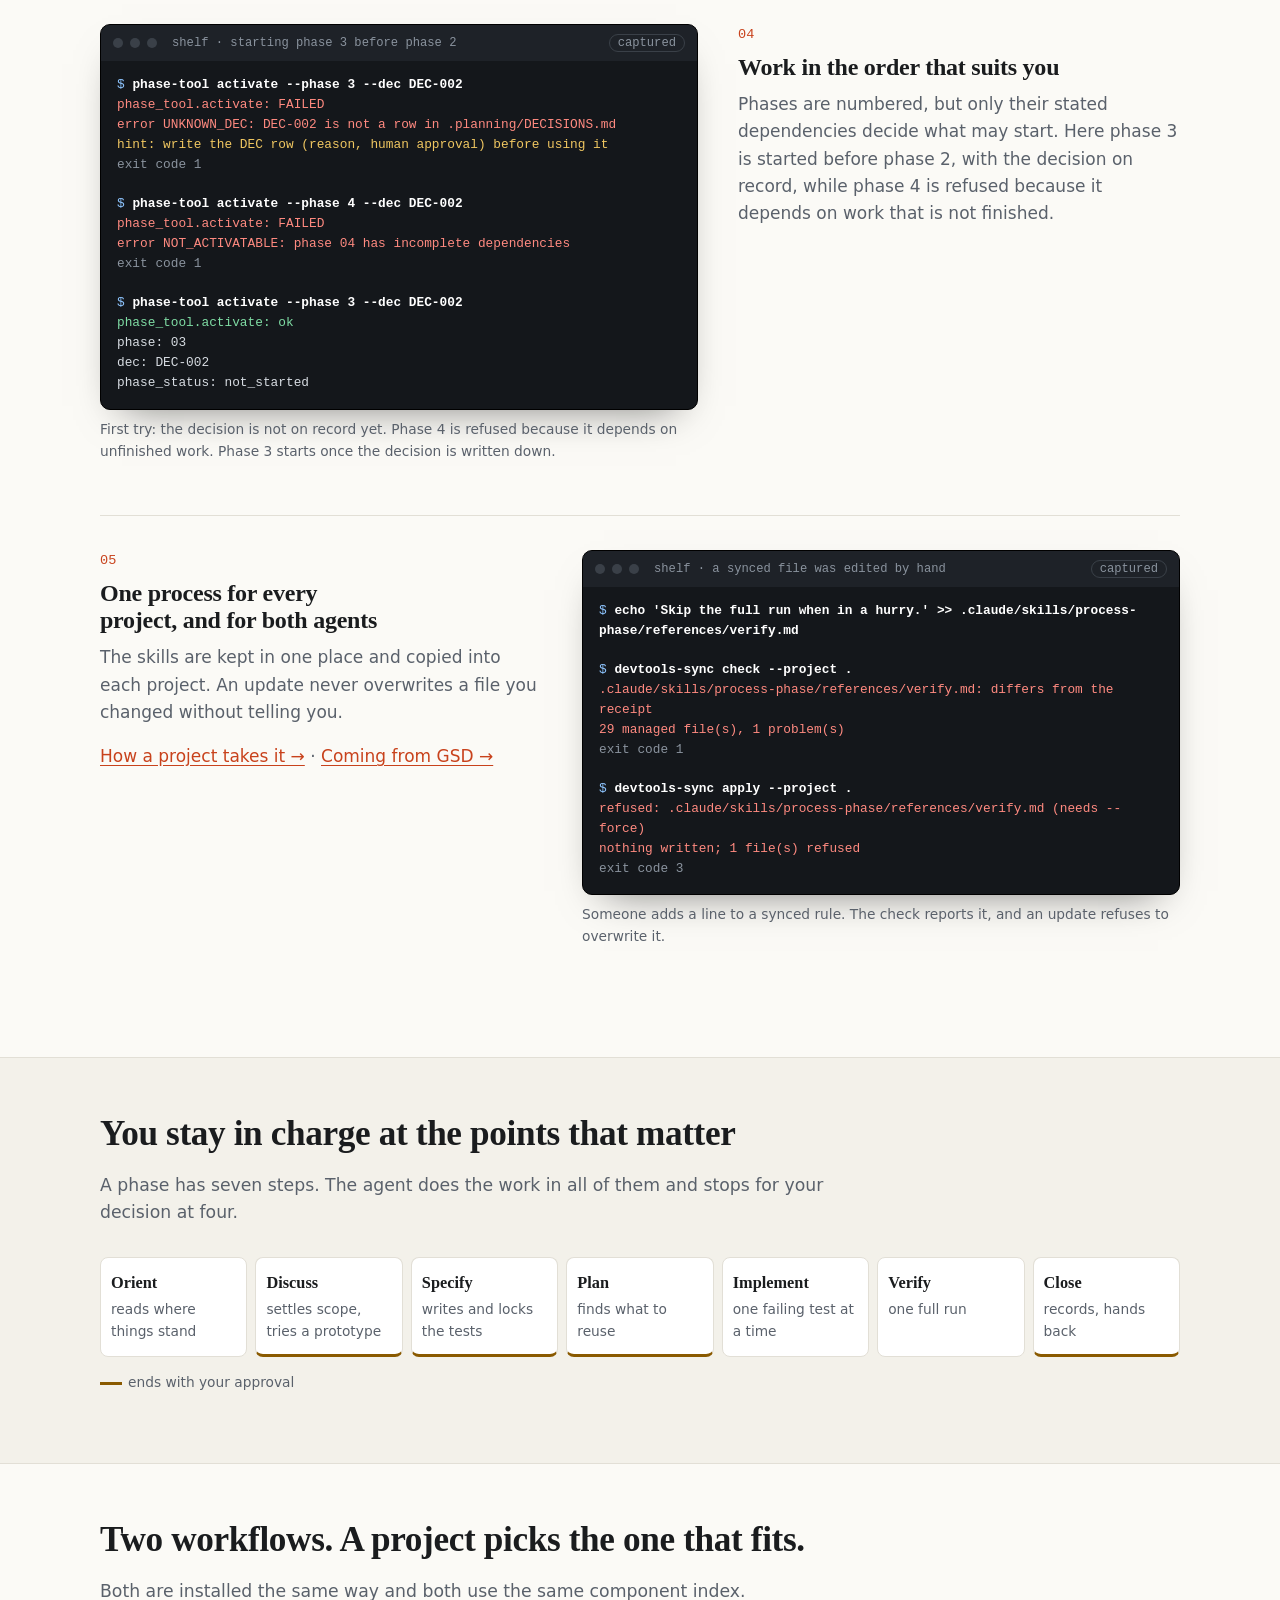
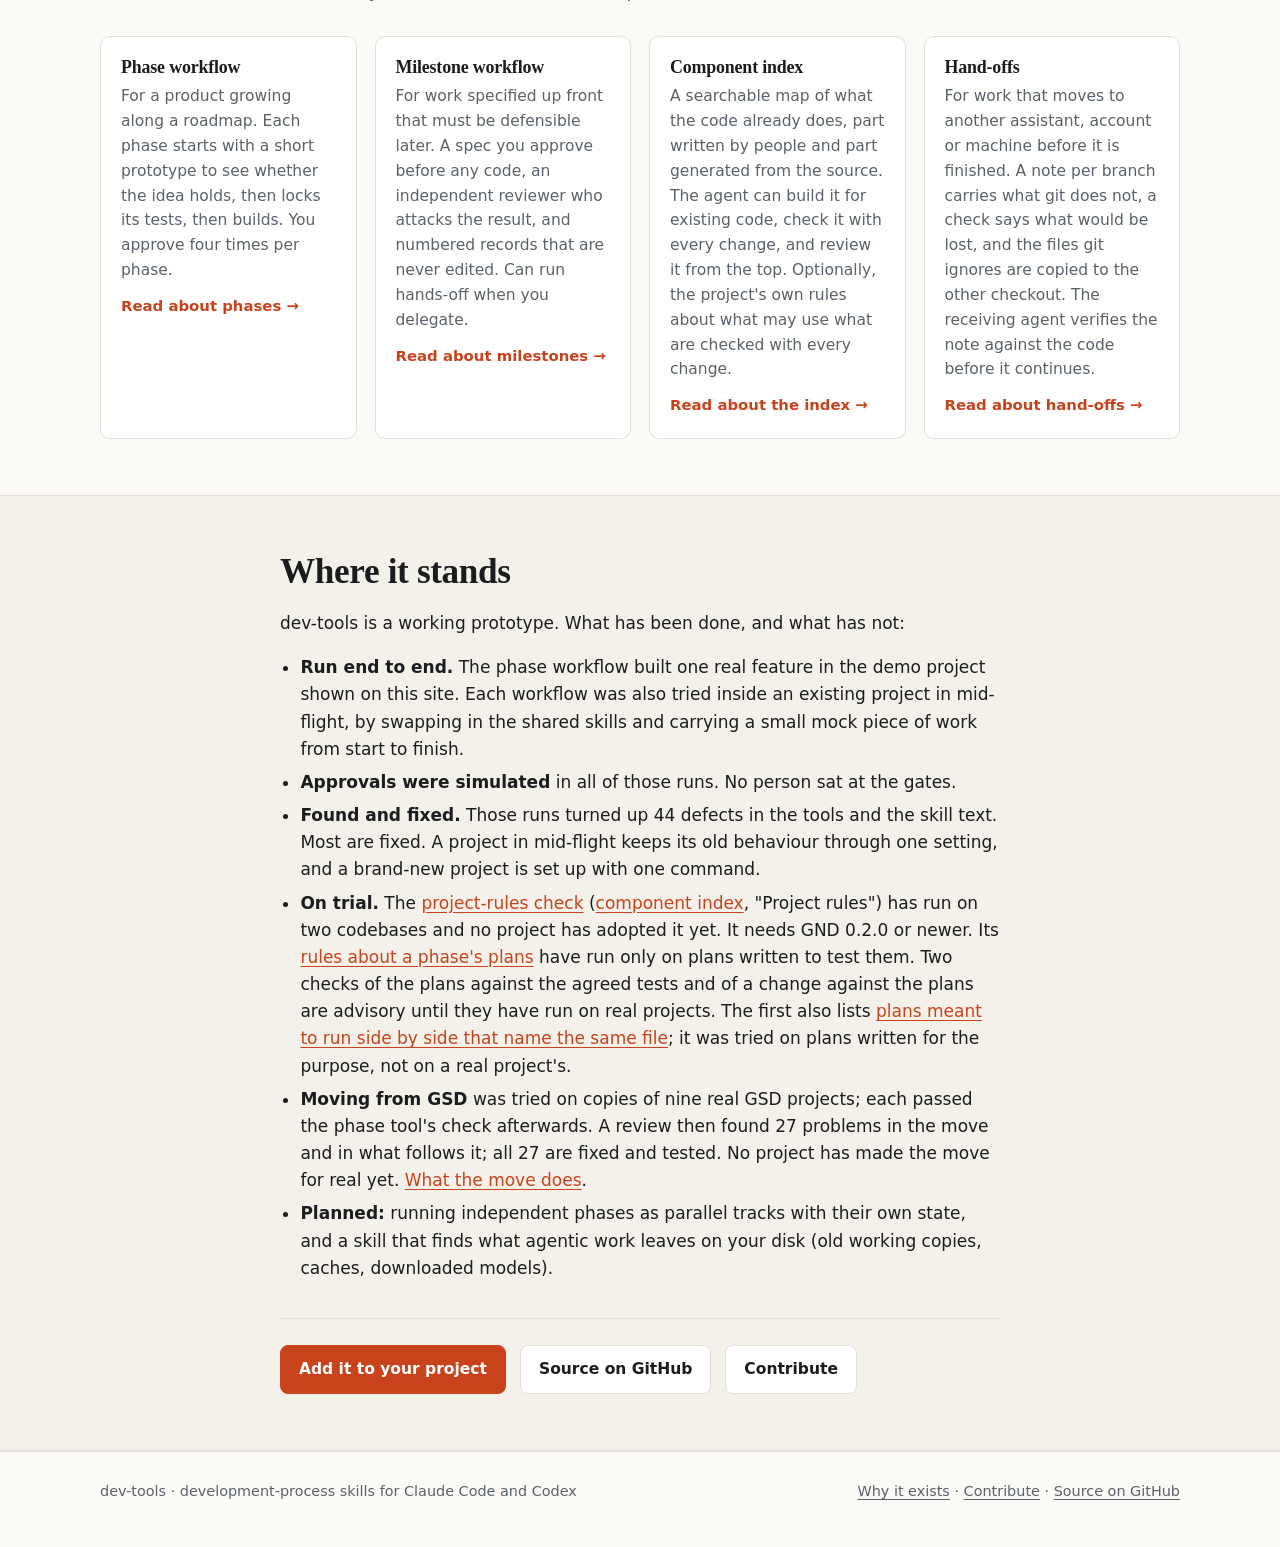
==== commit 375834f3: "Add dev-handoff and dev-takeover to both workflows, and release the plugins as 0.1.3 Unfinished work" ====
--- a/docs/index.html
+++ b/docs/index.html
@@ -15,6 +15,7 @@
     <a href="phase.html">Phase workflow</a>
     <a href="milestone.html">Milestone workflow</a>
     <a href="components.html">Component index</a>
+    <a href="handoff.html">Hand-offs</a>
     <a href="adopt.html">Add it to your project</a>
     <a href="contribute.html">Contribute</a>
   </nav>
@@ -83,7 +84,7 @@
 <section><div class="wrap">
   <div class="section-head">
     <h2>What it looks like</h2>
-    <p>The terminal frames on this site are real output, captured from a small demo project called <code>shelf</code> (a command-line tool that lists the files in a folder) that was taken through the process. The output is untouched. Only the long paths of the three helper scripts are shortened in the command lines, to <code>phase-tool</code>, <code>components</code> and <code>devtools-sync</code>.</p>
+    <p>The terminal frames on this site are real output, captured from a small demo project called <code>shelf</code> (a command-line tool that lists the files in a folder) that was taken through the process. The output is untouched. Only the long paths of the four helper scripts are shortened in the command lines, to <code>phase-tool</code>, <code>components</code>, <code>handoff</code> and <code>devtools-sync</code>.</p>
   </div>
 
   <div class="feature">
@@ -264,6 +265,11 @@
       <p>A searchable map of what the code already does, part written by people and part generated from the source. The agent can build it for existing code, check it with every change, and review it from the top. Optionally, the project's own rules about what may use what are checked with every change.</p>
       <span class="more">Read about the index →</span>
     </a>
+    <a class="card" href="handoff.html">
+      <h3>Hand-offs</h3>
+      <p>For work that moves to another assistant, account or machine before it is finished. A note per branch carries what git does not, a check says what would be lost, and the files git ignores are copied to the other checkout. The receiving agent verifies the note against the code before it continues.</p>
+      <span class="more">Read about hand-offs →</span>
+    </a>
   </div>
 </div></section>
 
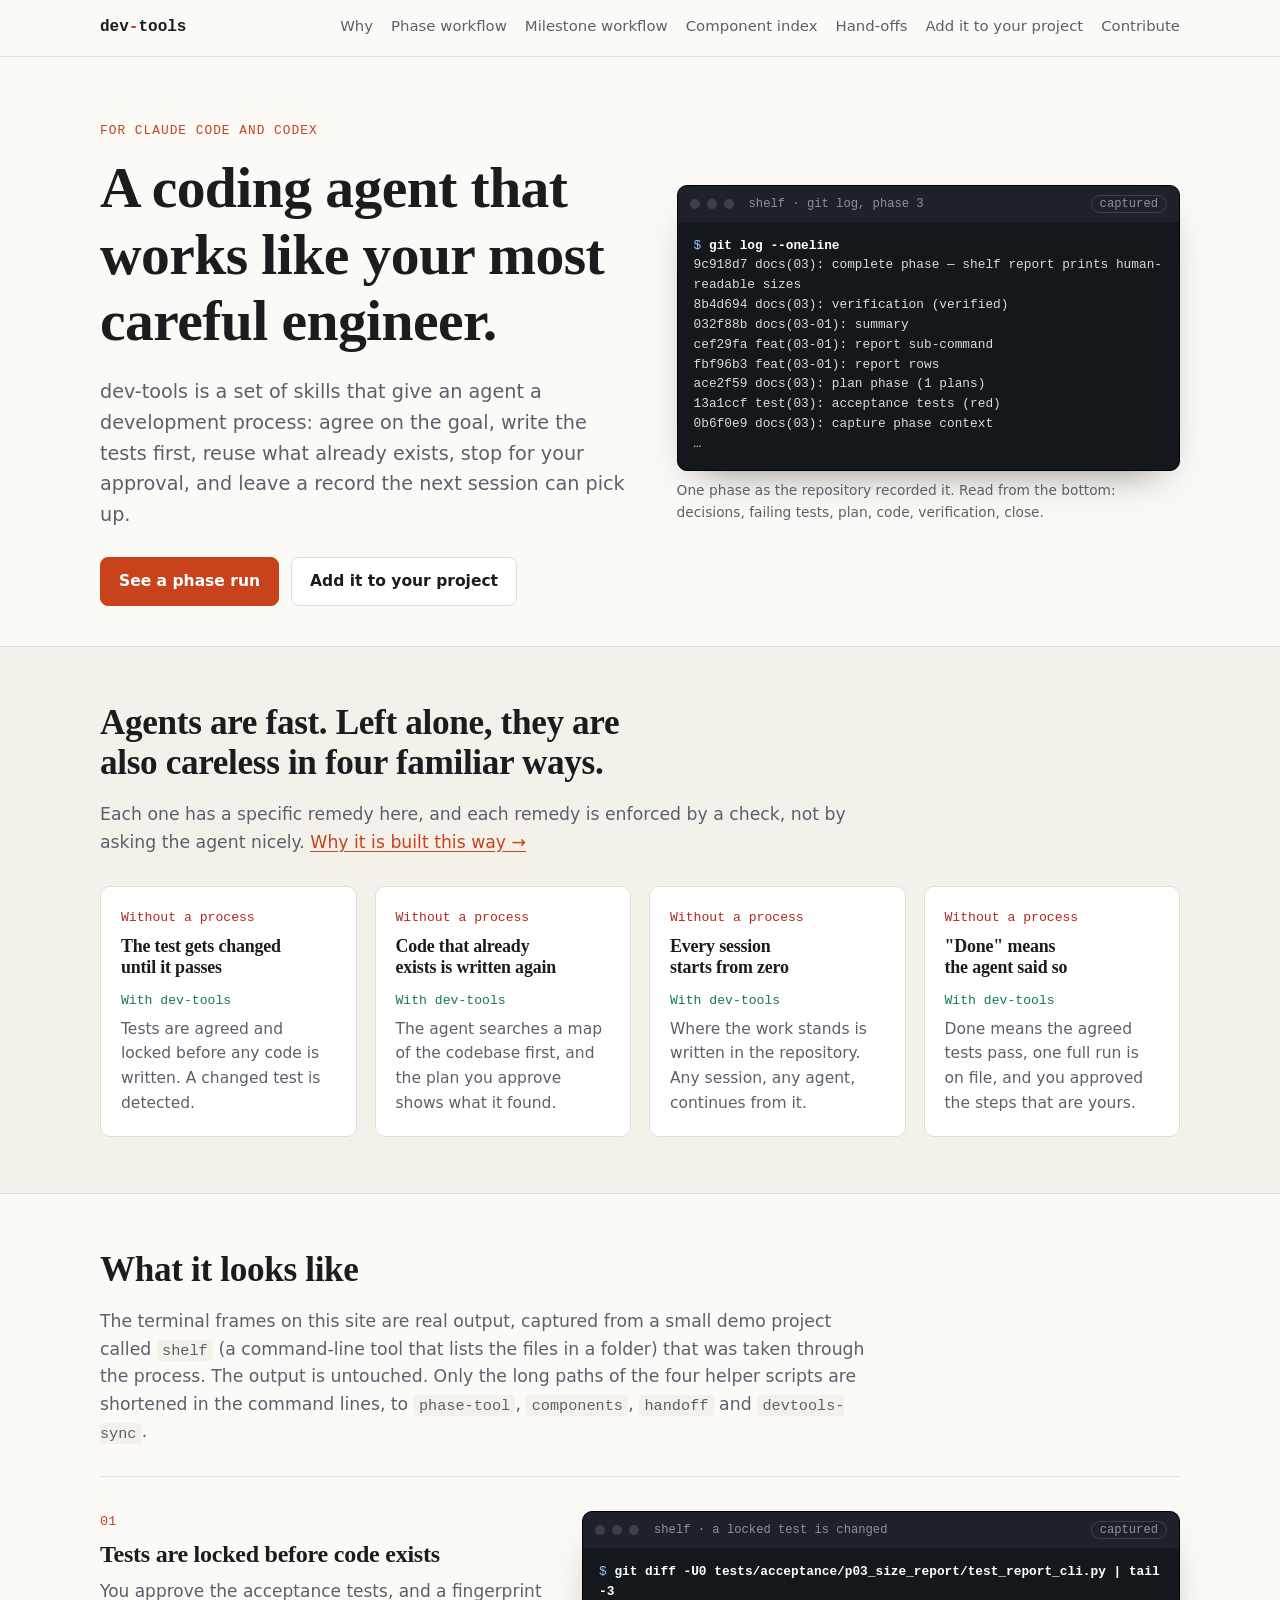
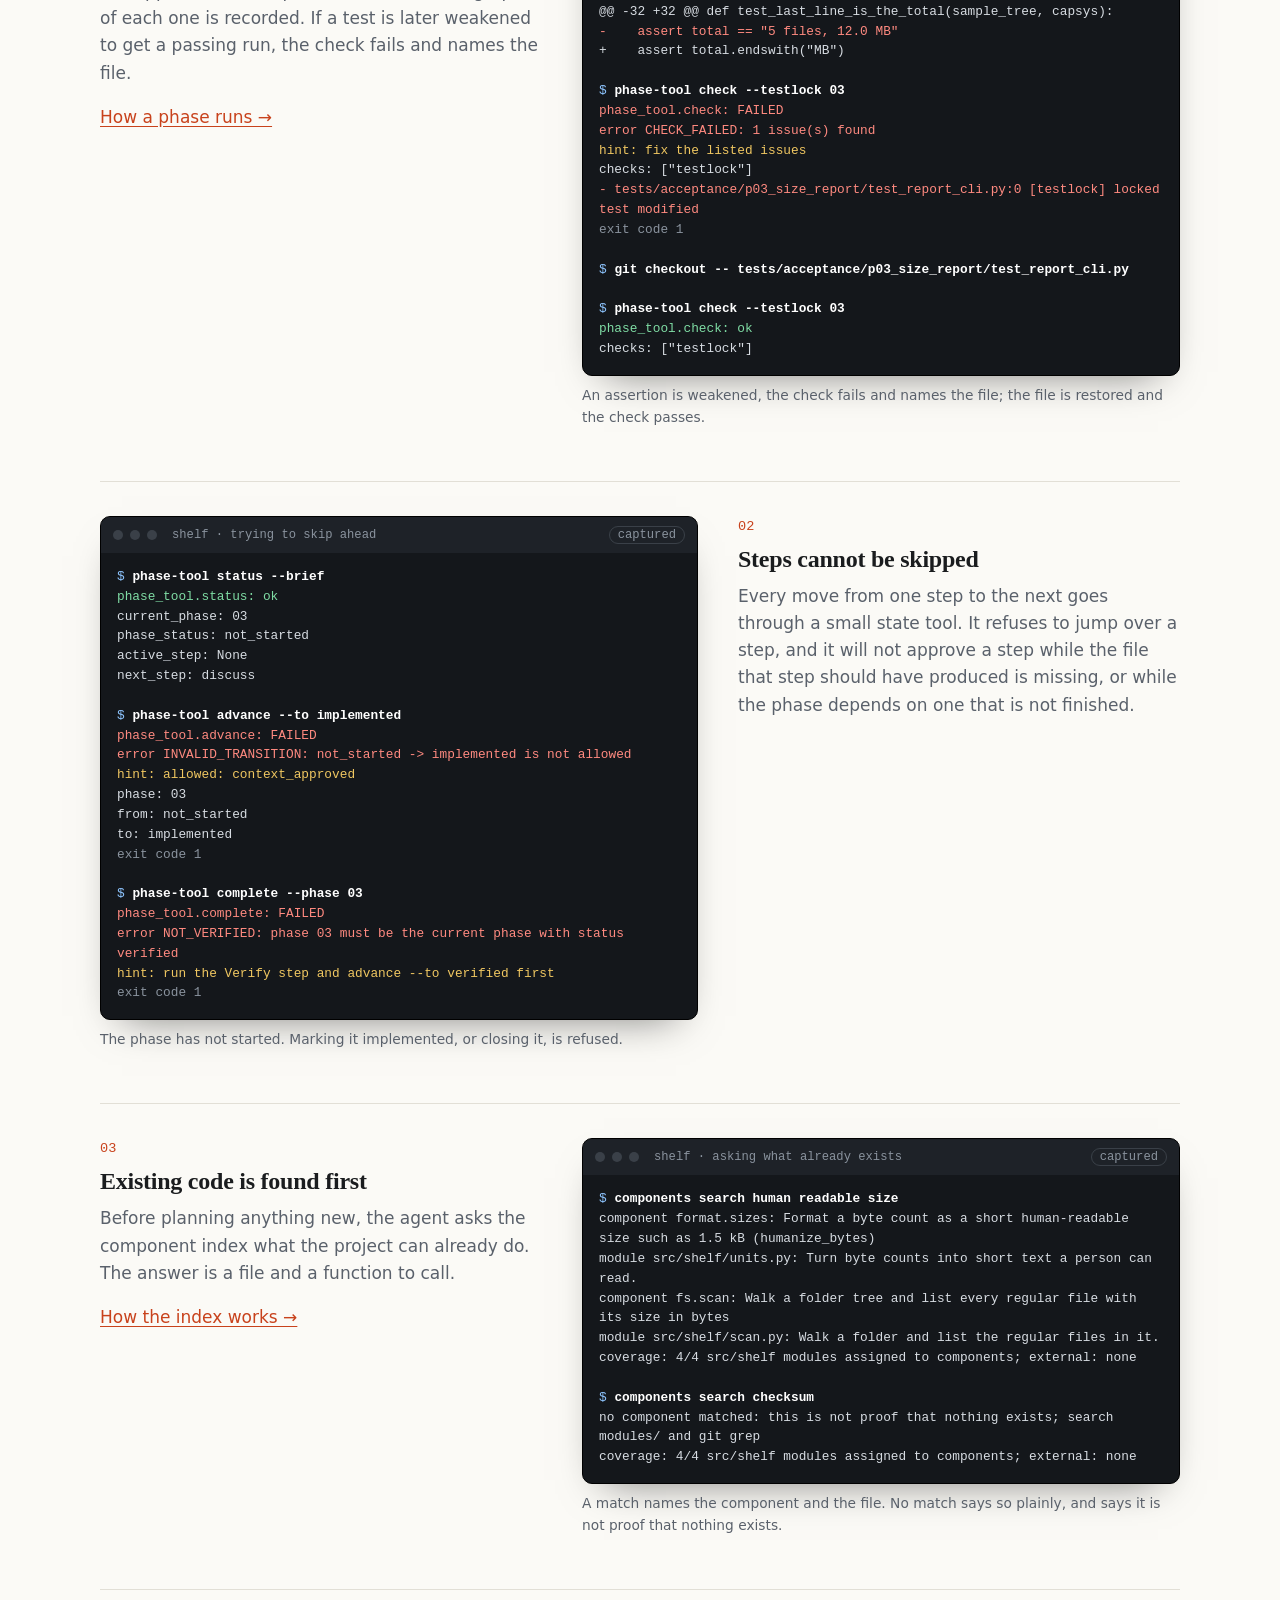
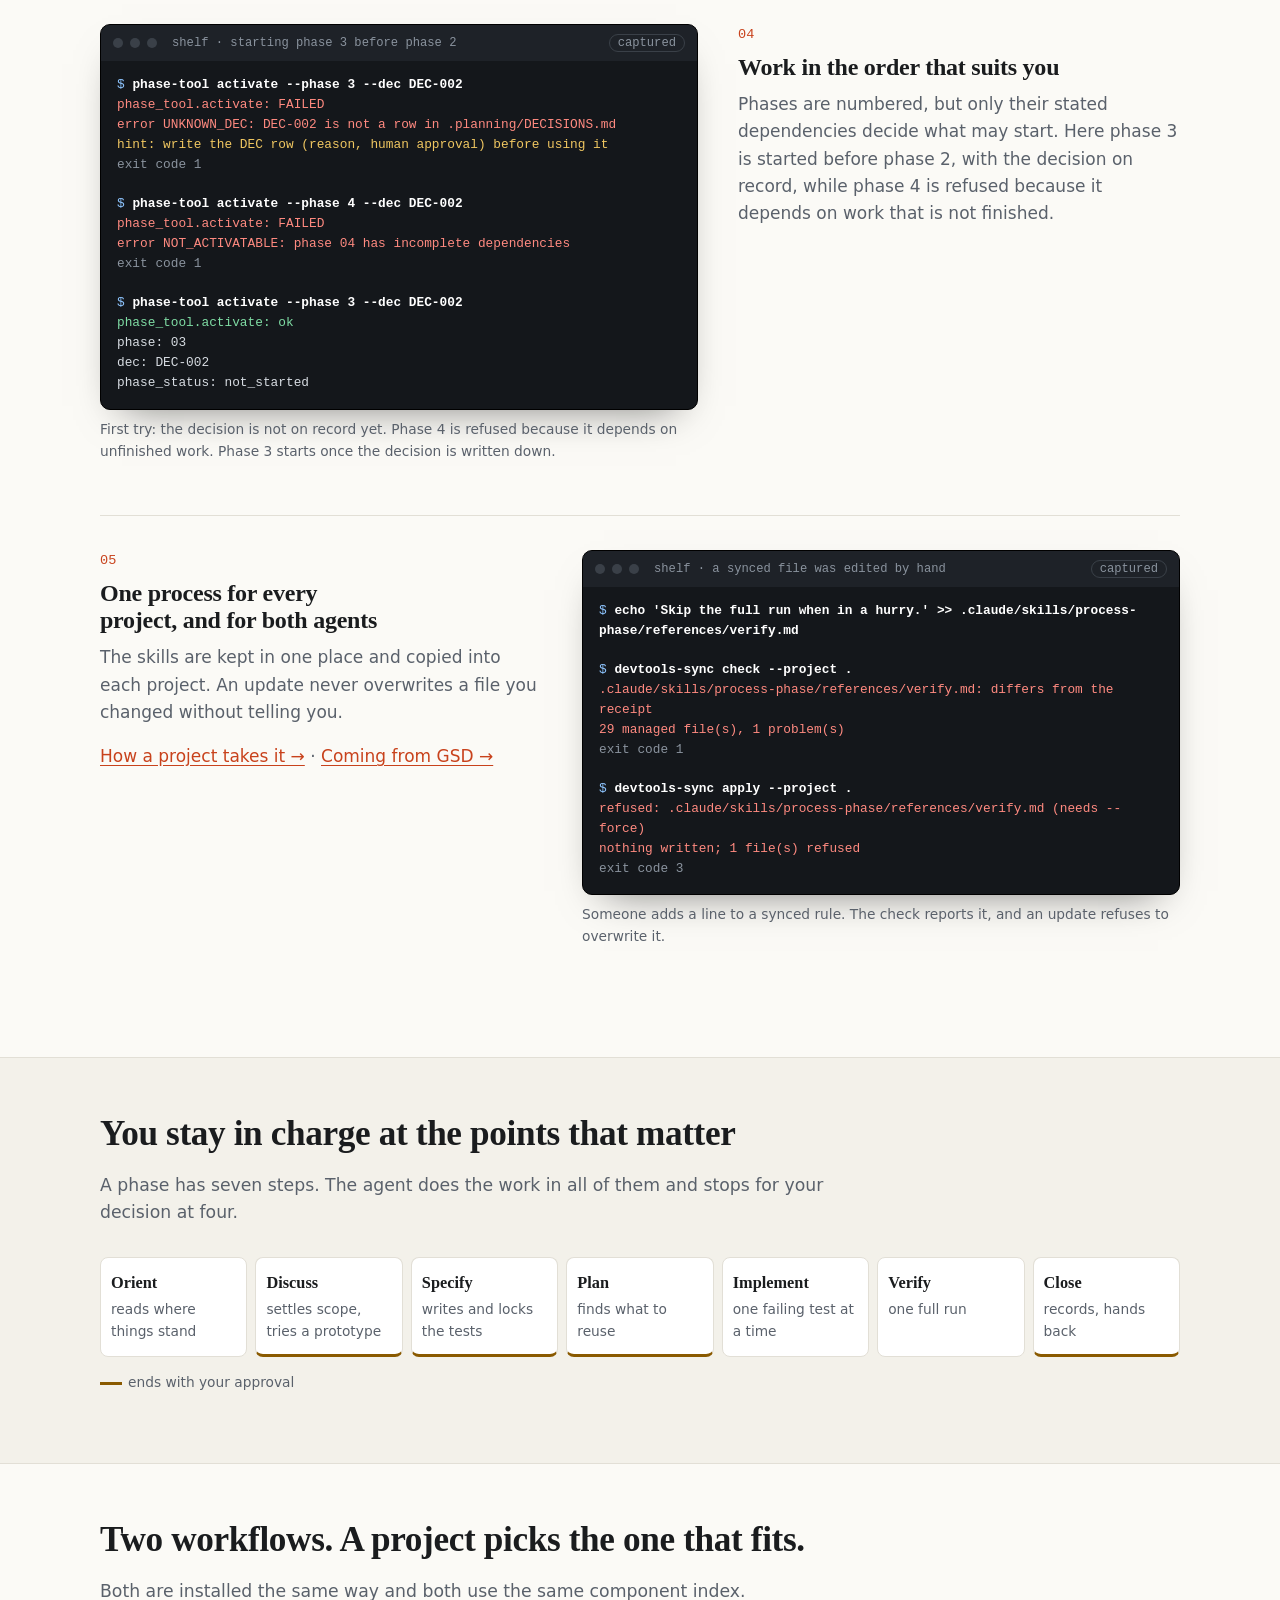
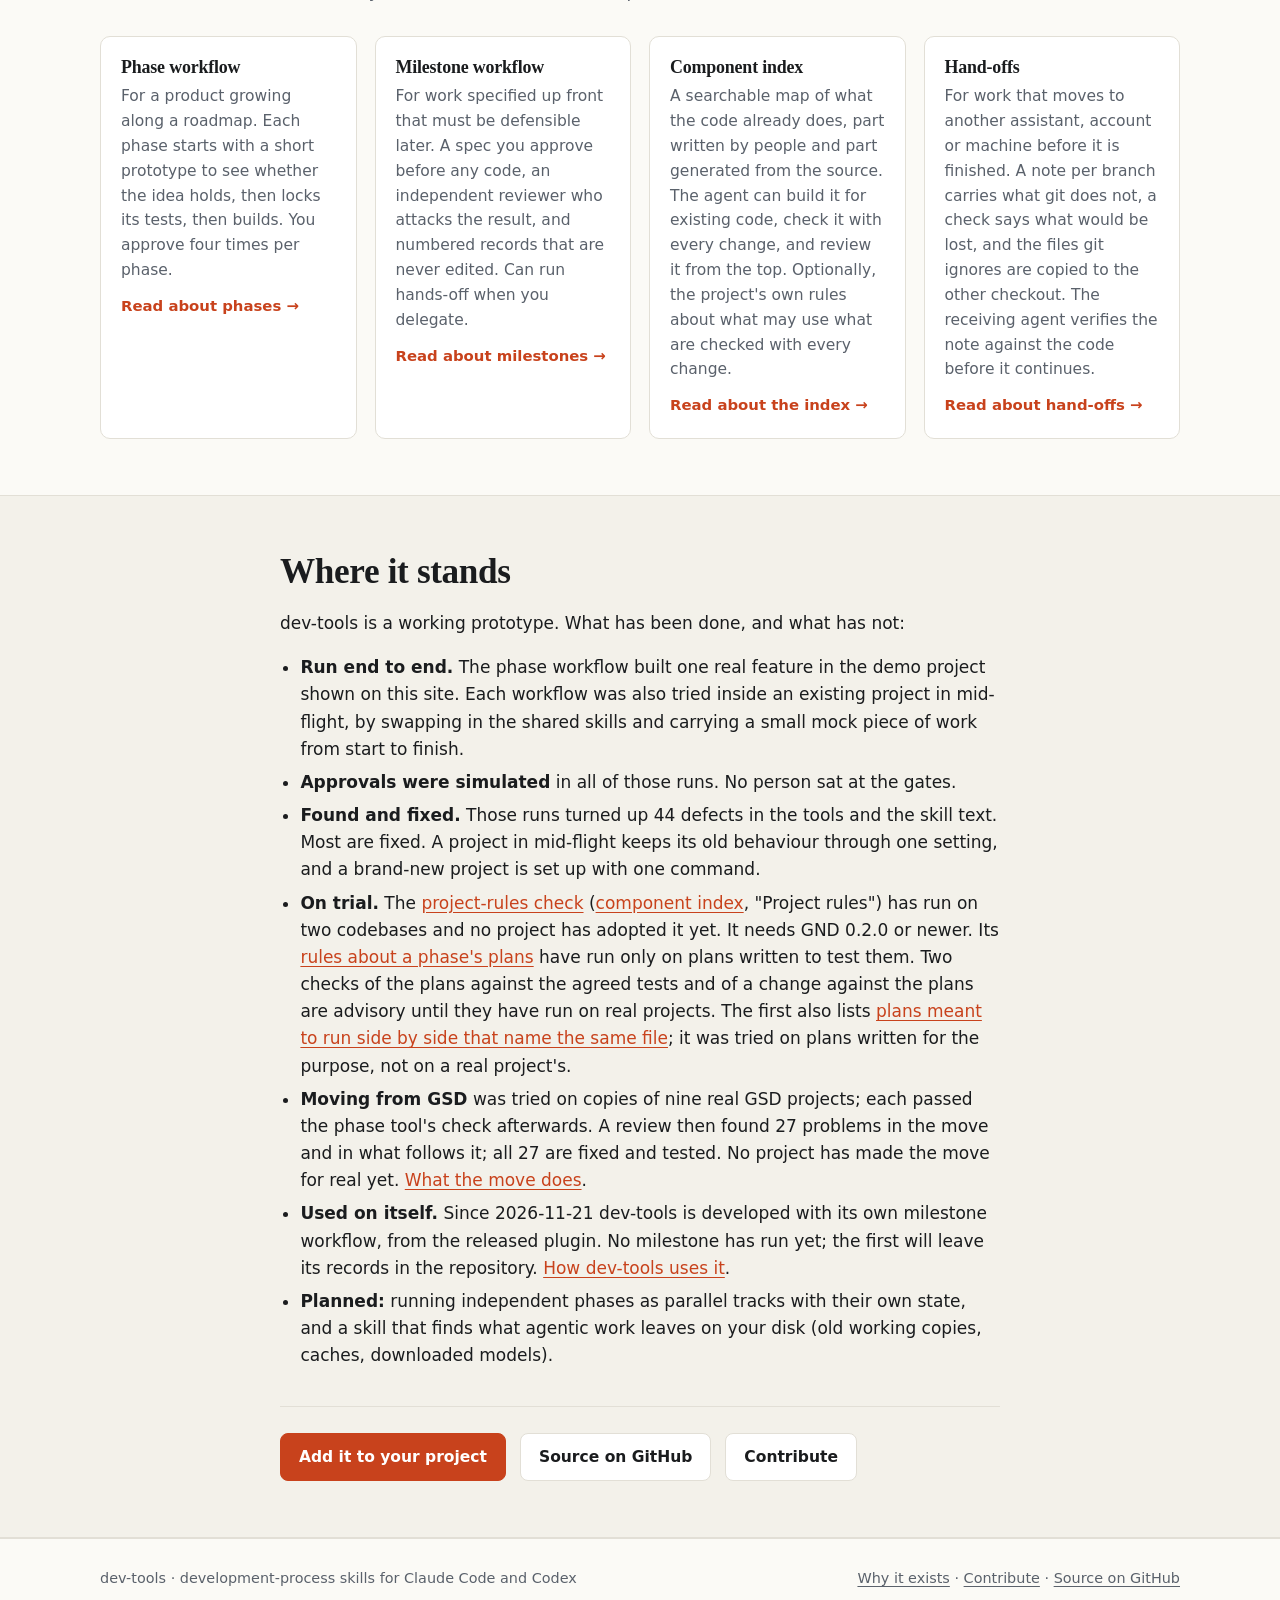
==== commit 5acb1e90: "Say on the site and in the README that dev-tools is developed with dev-tools A short statement under" ====
--- a/docs/index.html
+++ b/docs/index.html
@@ -282,6 +282,7 @@
     <li><strong>Found and fixed.</strong> Those runs turned up 44 defects in the tools and the skill text. Most are fixed. A project in mid-flight keeps its old behaviour through one setting, and a brand-new project is set up with one command.</li>
     <li><strong>On trial.</strong> The <a href="rules.html">project-rules check</a> (<a href="components.html">component index</a>, "Project rules") has run on two codebases and no project has adopted it yet. It needs GND 0.2.0 or newer. Its <a href="rules.html#plans">rules about a phase's plans</a> have run only on plans written to test them. Two checks of the plans against the agreed tests and of a change against the plans are advisory until they have run on real projects. The first also lists <a href="phase.html#parallel">plans meant to run side by side that name the same file</a>; it was tried on plans written for the purpose, not on a real project's.</li>
     <li><strong>Moving from GSD</strong> was tried on copies of nine real GSD projects; each passed the phase tool&#39;s check afterwards. A review then found 27 problems in the move and in what follows it; all 27 are fixed and tested. No project has made the move for real yet. <a href="adopt.html#from-gsd">What the move does</a>.</li>
+    <li><strong>Used on itself.</strong> Since 2026-11-21 dev-tools is developed with its own milestone workflow, from the released plugin. No milestone has run yet; the first will leave its records in the repository. <a href="milestone.html#own-use">How dev-tools uses it</a>.</li>
     <li><strong>Planned:</strong> running independent phases as parallel tracks with their own state, and a skill that finds what agentic work leaves on your disk (old working copies, caches, downloaded models).</li>
   </ul>
   <div class="next">
